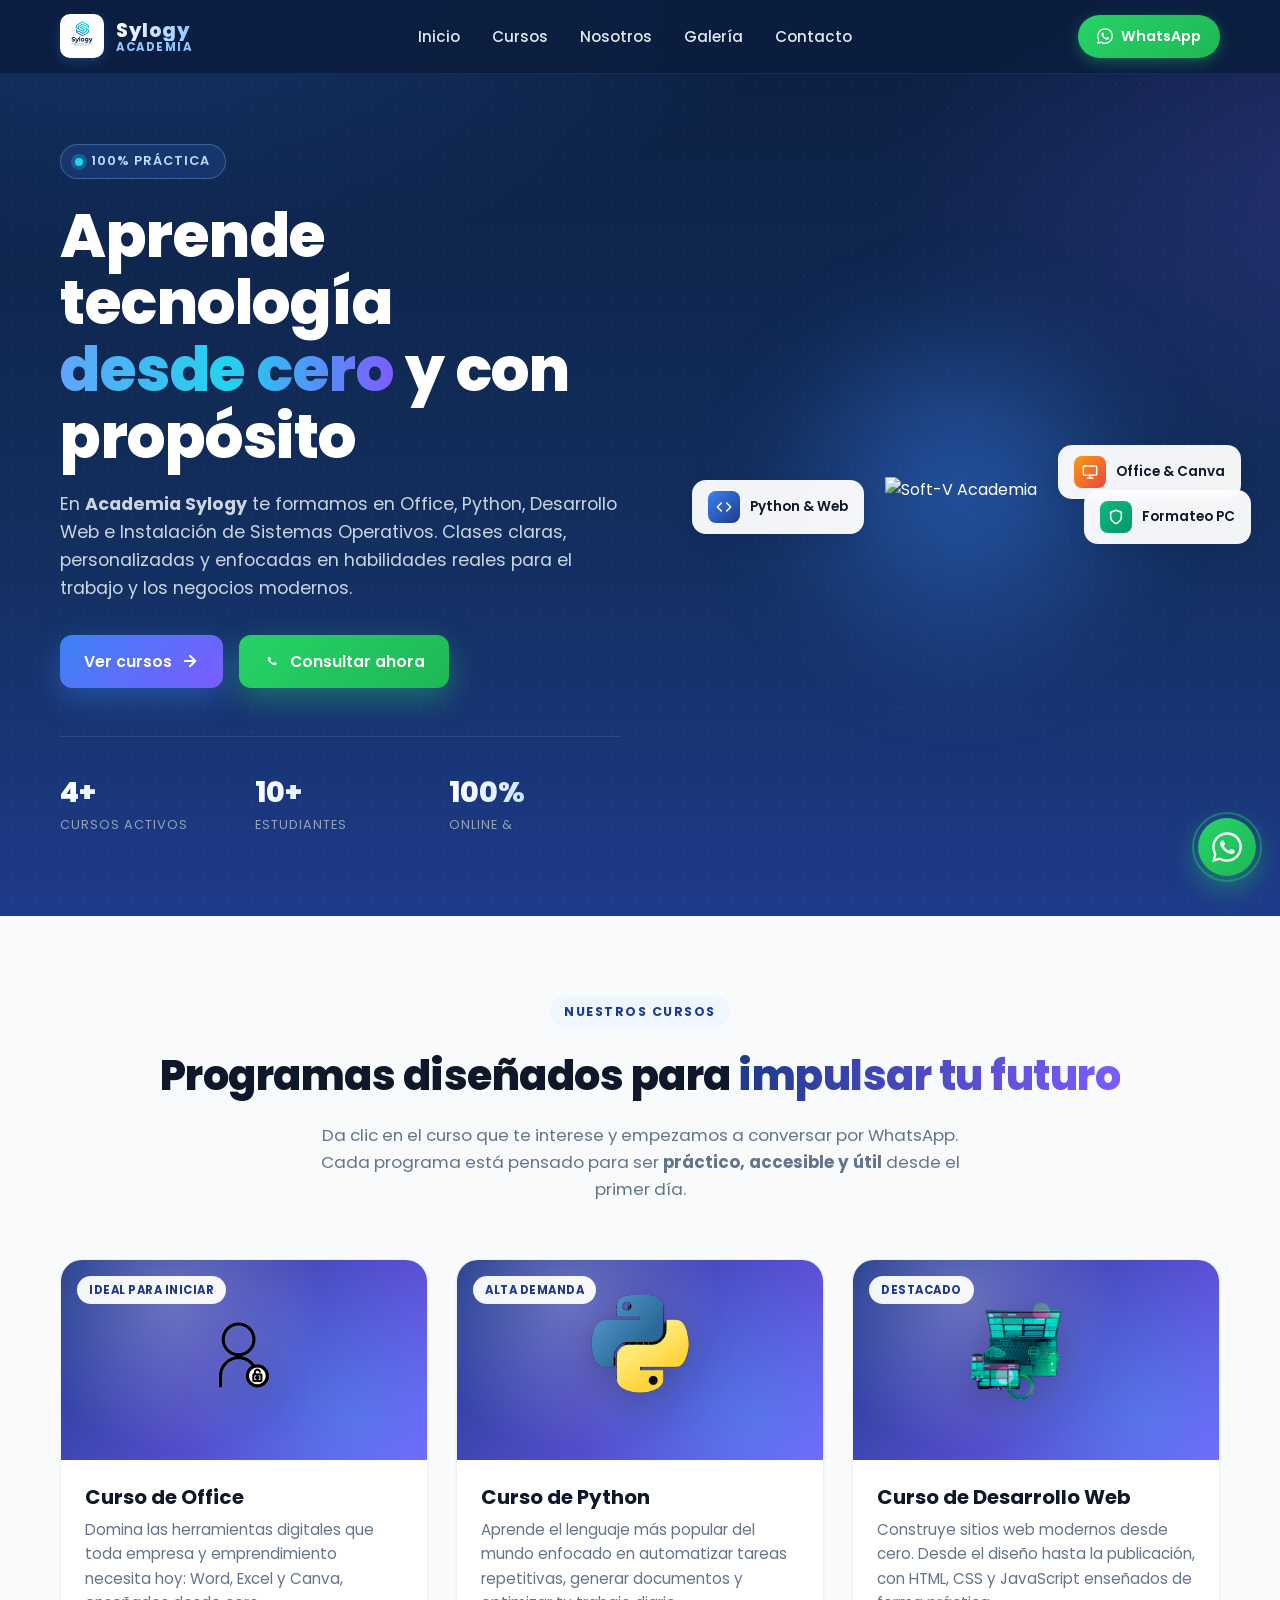
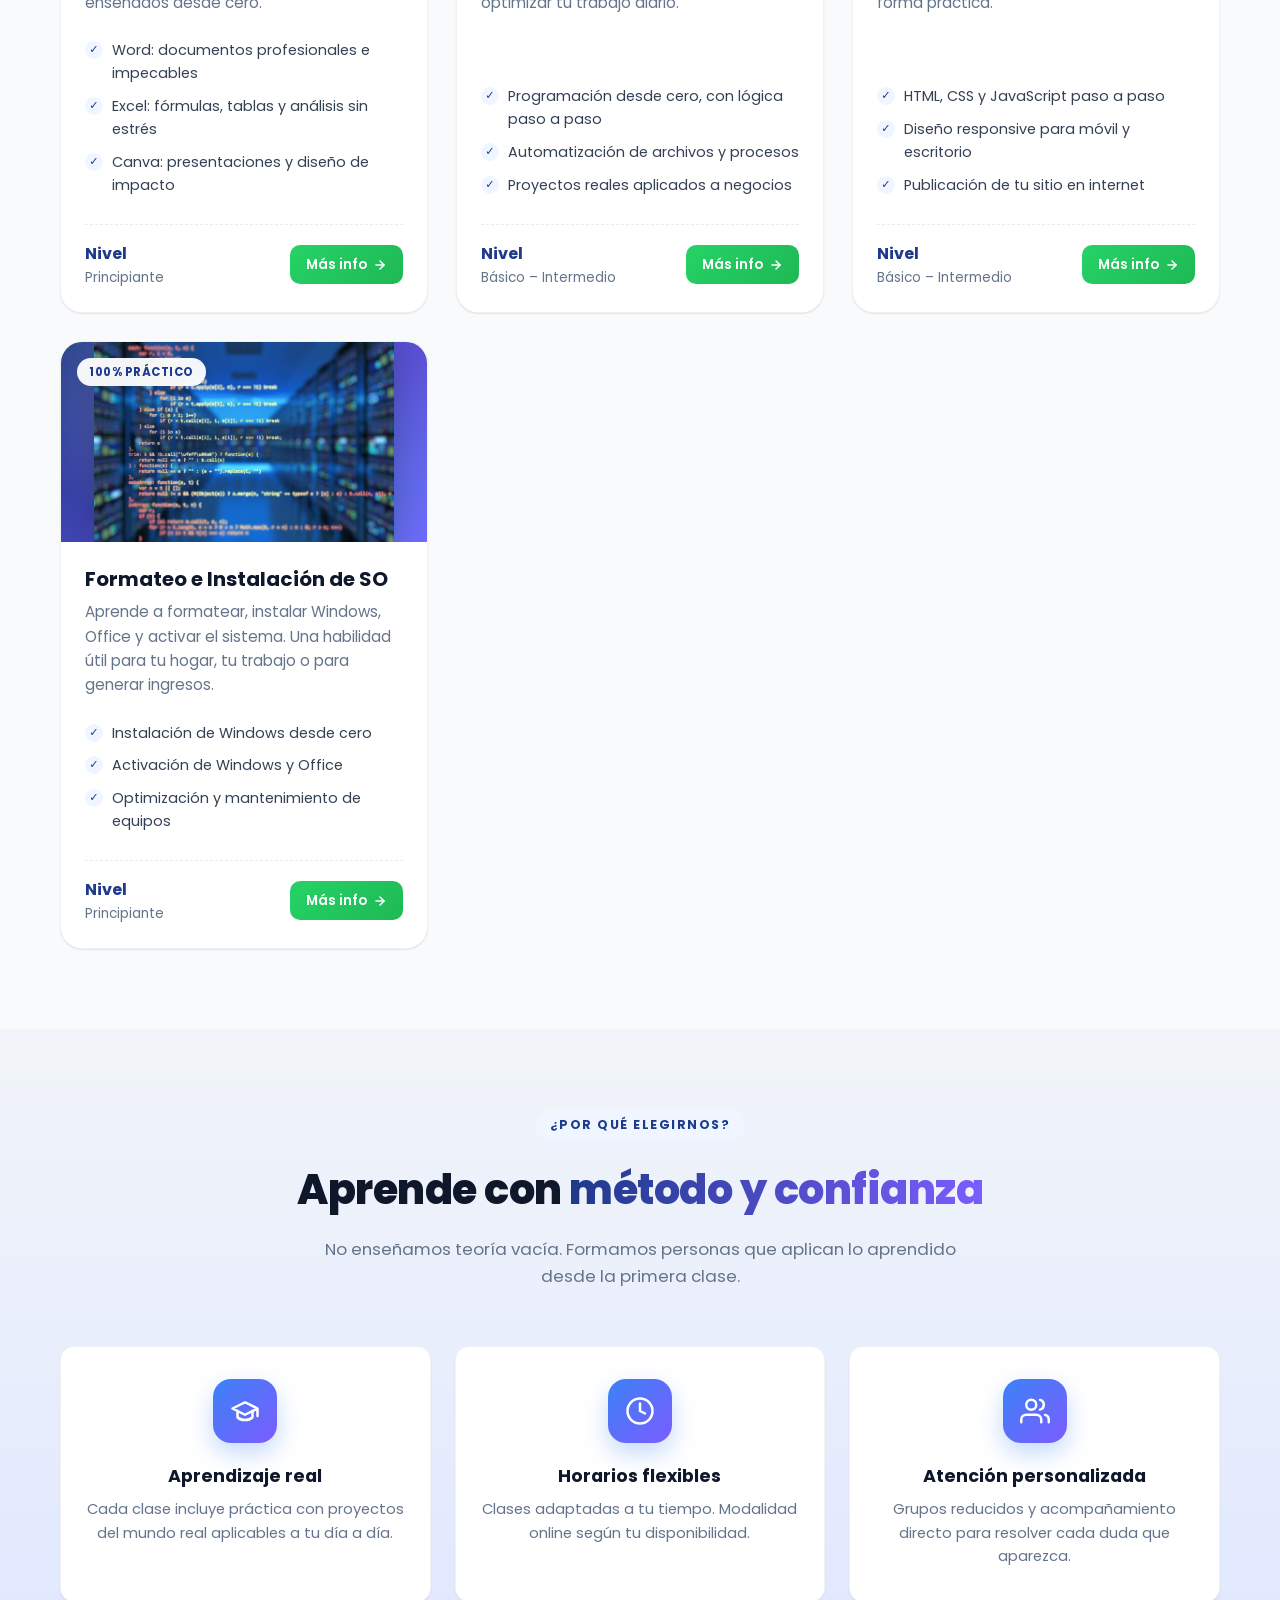
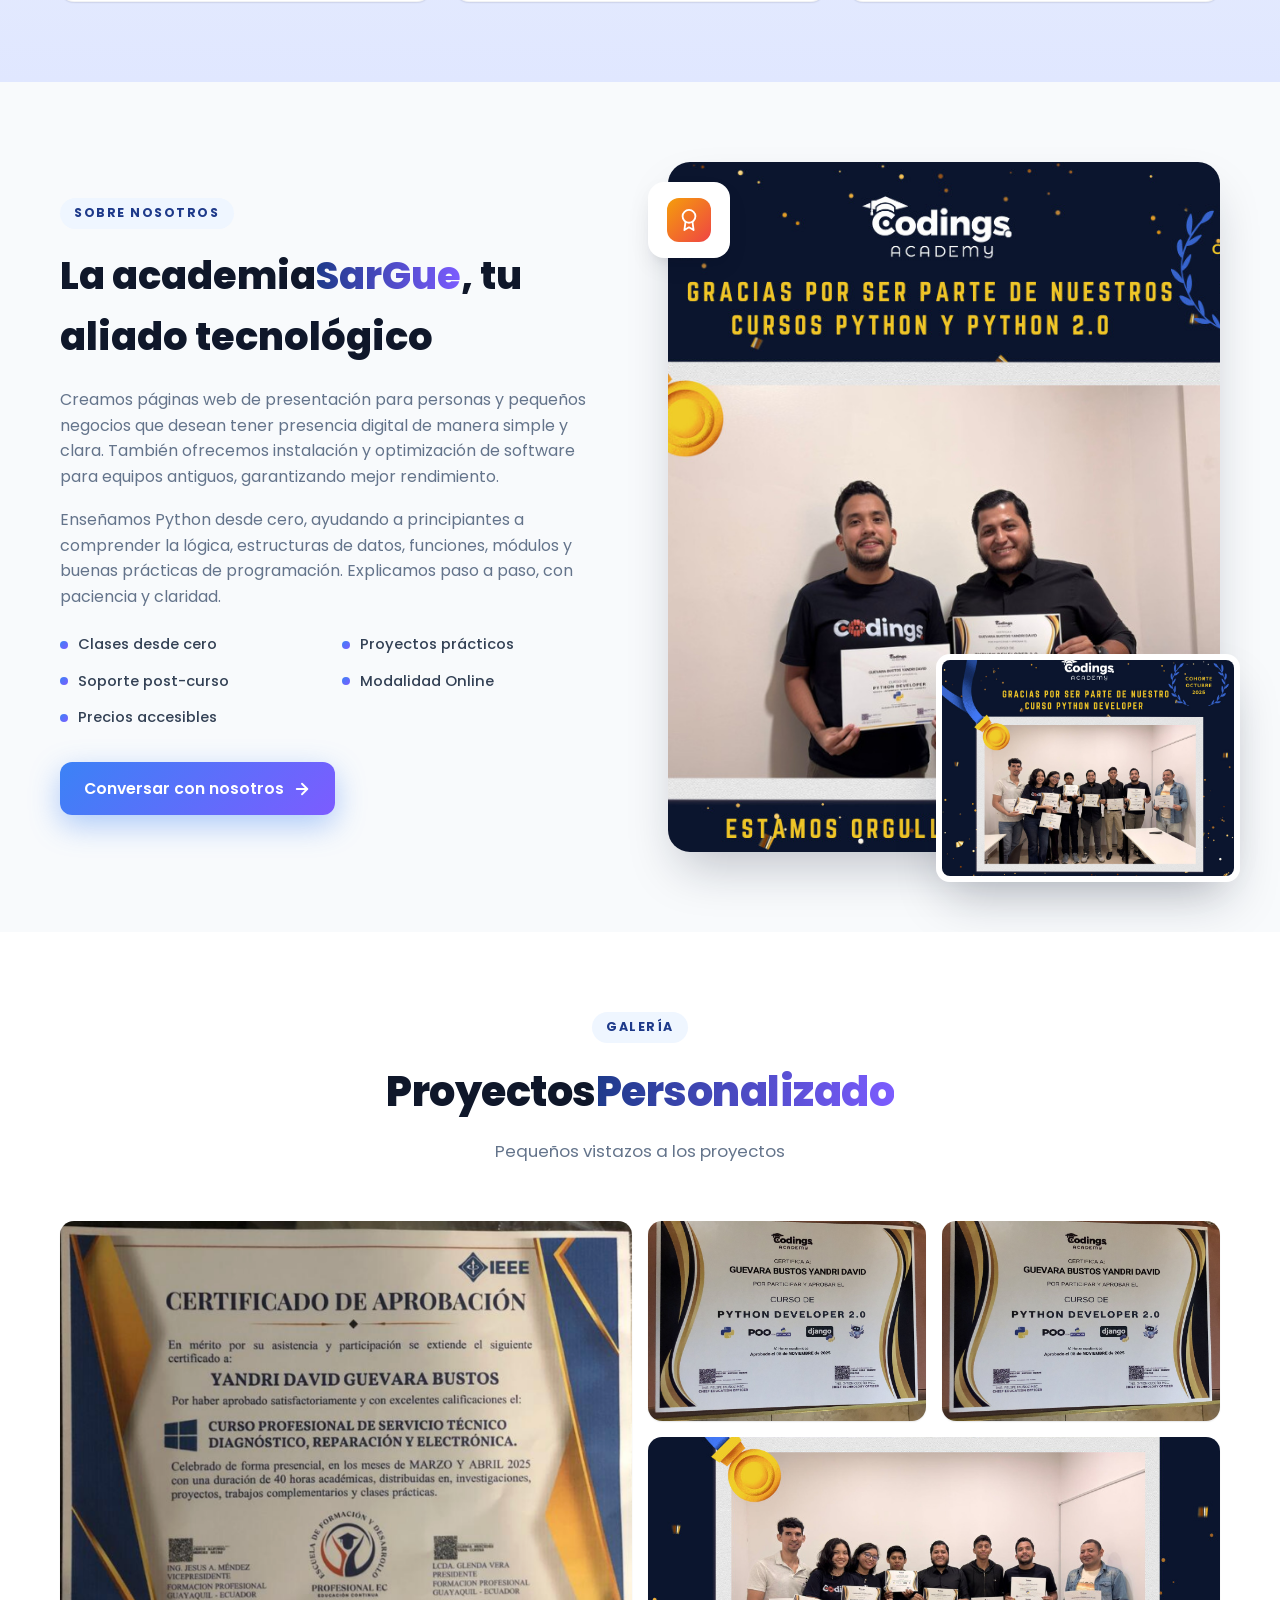
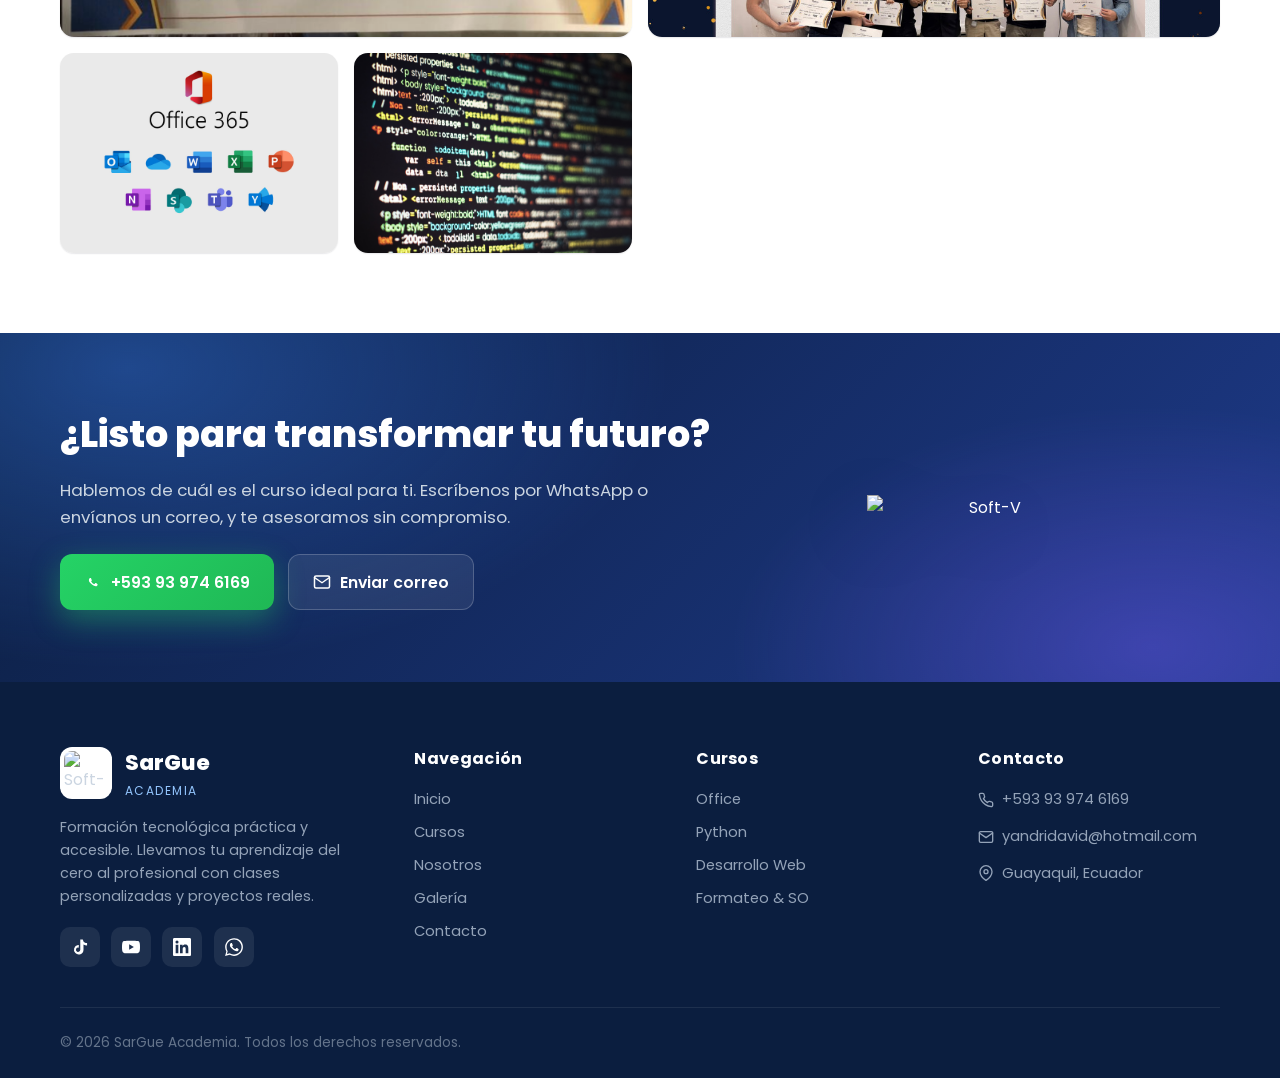
==== index.html @ f6996241 "Update logo image source in navbar" ====
<!DOCTYPE html>
<html lang="es">
<head>
  <meta charset="UTF-8" />
  <meta http-equiv="X-UA-Compatible" content="IE=edge" />
  <meta name="viewport" content="width=device-width, initial-scale=1.0" />
  <meta name="description" content="Academia SarGue (Soft-V) · Cursos de Office, Python, Desarrollo Web y Formateo e Instalación de Sistemas Operativos. Aprende desde cero con clases prácticas y profesionales." />
  <meta name="keywords" content="academia, cursos, office, python, desarrollo web, formateo, windows, soft-v, sargue, ecuador" />
  <meta name="author" content="Yandri Guevara" />
  <meta name="theme-color" content="#0B1E3F" />

  <!-- Open Graph -->
  <meta property="og:title" content="Academia SarGue | Soft-V" />
  <meta property="og:description" content="Aprende Office, Python, Desarrollo Web y Formateo de PC. Clases desde cero, 100% prácticas." />
  <meta property="og:type" content="website" />
  <meta property="og:image" content="images/logob.png" />

  <title>Sylogy| Cursos de Tecnología</title>

  <link rel="icon" type="image/png" href="images/logob.png" />
  <link rel="preconnect" href="https://fonts.googleapis.com" />
  <link rel="preconnect" href="https://fonts.gstatic.com" crossorigin />
  <link href="https://fonts.googleapis.com/css2?family=Poppins:wght@400;500;600;700;800&display=swap" rel="stylesheet" />

  <link rel="stylesheet" href="css/style.css" />
</head>
<body>

  <!-- =================== NAVBAR =================== -->
  <header class="navbar" role="banner">
    <div class="nav-inner">
      <a href="#inicio" class="nav-brand" aria-label="Inicio - Academia SarGue">
        <img src="images/logob.png" alt="Logo Soft-V" />
        <div class="nav-brand-text">
          <div class="name">Sylogy</div>
          <div class="tag">Academia</div>
        </div>
      </a>

      <nav aria-label="Navegación principal">
        <ul class="nav-links">
          <li><a href="#inicio">Inicio</a></li>
          <li><a href="#cursos">Cursos</a></li>
          <li><a href="#nosotros">Nosotros</a></li>
          <li><a href="#galeria">Galería</a></li>
          <li><a href="#contacto">Contacto</a></li>
        </ul>
      </nav>

      <a href="https://wa.me/593939746169?text=Hola,%20quisiera%20más%20información%20sobre%20los%20cursos"
         class="btn-wa-nav" target="_blank" rel="noopener">
        <svg viewBox="0 0 24 24" fill="currentColor" width="16" height="16" aria-hidden="true">
          <path d="M17.47 14.38c-.28-.14-1.67-.82-1.93-.92-.26-.09-.45-.14-.64.14-.19.28-.73.92-.89 1.11-.17.19-.33.21-.61.07-.28-.14-1.19-.44-2.26-1.4-.84-.75-1.4-1.67-1.57-1.96-.16-.28-.02-.43.12-.57.13-.13.28-.33.42-.5.14-.17.19-.28.28-.47.09-.19.05-.36-.02-.5-.07-.14-.64-1.55-.88-2.12-.23-.56-.47-.48-.64-.49-.17-.01-.36-.01-.55-.01s-.5.07-.76.35c-.26.28-1 .98-1 2.39s1.03 2.78 1.17 2.97c.14.19 2.03 3.09 4.92 4.33.69.3 1.22.48 1.64.61.69.22 1.32.19 1.82.12.56-.08 1.67-.68 1.9-1.34.23-.65.23-1.22.16-1.34-.07-.12-.26-.19-.54-.33zM12.05 21.95h-.05c-1.83 0-3.62-.49-5.2-1.42l-.37-.22-3.86 1.01 1.03-3.77-.24-.38A9.96 9.96 0 012.1 12C2.1 6.52 6.52 2.1 12.05 2.1c2.66 0 5.15 1.03 7.03 2.92 1.88 1.88 2.92 4.38 2.92 7.03 0 5.47-4.43 9.9-9.95 9.9zM20.52 3.48A11.82 11.82 0 0012.05.2C5.49.2.2 5.49.2 12.04c0 2.1.55 4.16 1.59 5.97L.1 24l6.12-1.61a11.88 11.88 0 005.83 1.49h.01c6.56 0 11.85-5.29 11.85-11.84 0-3.17-1.23-6.14-3.39-8.56z"/>
        </svg>
        WhatsApp
      </a>

      <button class="nav-toggle" aria-label="Abrir menú" aria-expanded="false">
        <svg viewBox="0 0 24 24" fill="none" stroke="currentColor" stroke-width="2" stroke-linecap="round">
          <line x1="3" y1="7" x2="21" y2="7" />
          <line x1="3" y1="12" x2="21" y2="12" />
          <line x1="3" y1="17" x2="21" y2="17" />
        </svg>
      </button>
    </div>

    <!-- Mobile menu -->
    <div class="nav-mobile" id="navMobile">
      <ul>
        <li><a href="#inicio">Inicio</a></li>
        <li><a href="#cursos">Cursos</a></li>
        <li><a href="#nosotros">Nosotros</a></li>
        <li><a href="#galeria">Galería</a></li>
        <li><a href="#contacto">Contacto</a></li>
      </ul>
      <a href="https://wa.me/593939746169?text=Hola,%20quisiera%20más%20información"
         class="btn-wa-nav" target="_blank" rel="noopener">
        <svg viewBox="0 0 24 24" fill="currentColor" width="16" height="16" aria-hidden="true">
          <path d="M17.47 14.38c-.28-.14-1.67-.82-1.93-.92-.26-.09-.45-.14-.64.14-.19.28-.73.92-.89 1.11-.17.19-.33.21-.61.07-.28-.14-1.19-.44-2.26-1.4-.84-.75-1.4-1.67-1.57-1.96-.16-.28-.02-.43.12-.57.13-.13.28-.33.42-.5.14-.17.19-.28.28-.47.09-.19.05-.36-.02-.5-.07-.14-.64-1.55-.88-2.12-.23-.56-.47-.48-.64-.49-.17-.01-.36-.01-.55-.01s-.5.07-.76.35c-.26.28-1 .98-1 2.39s1.03 2.78 1.17 2.97c.14.19 2.03 3.09 4.92 4.33.69.3 1.22.48 1.64.61.69.22 1.32.19 1.82.12.56-.08 1.67-.68 1.9-1.34.23-.65.23-1.22.16-1.34-.07-.12-.26-.19-.54-.33z"/>
        </svg>
        Escríbenos por WhatsApp
      </a>
    </div>
  </header>

  <!-- =================== HERO =================== -->
  <section class="hero" id="inicio">
    <div class="container">
      <div class="hero-grid">
        <div class="hero-copy reveal">
          <div class="hero-eyebrow">
            <span class="dot"></span>
              100% práctica
          </div>
          <h1>
            Aprende tecnología<br>
            <span class="gradient">desde cero</span> y con propósito
          </h1>
          <p class="lead">
            En <strong>Academia Sylogy</strong> te formamos en Office, Python, Desarrollo Web
            e Instalación de Sistemas Operativos. Clases claras, personalizadas y enfocadas en
            habilidades reales para el trabajo y los negocios modernos.
          </p>
          <div class="hero-ctas">
            <a href="#cursos" class="btn btn-primary">
              Ver cursos
              <svg viewBox="0 0 24 24" width="18" height="18" fill="none" stroke="currentColor" stroke-width="2.5" stroke-linecap="round" stroke-linejoin="round" aria-hidden="true">
                <line x1="5" y1="12" x2="19" y2="12" />
                <polyline points="12 5 19 12 12 19" />
              </svg>
            </a>
            <a href="https://wa.me/593939746169?text=Hola,%20quisiera%20más%20información%20sobre%20los%20cursos"
               class="btn btn-wa" target="_blank" rel="noopener">
              <svg viewBox="0 0 24 24" fill="currentColor" width="18" height="18" aria-hidden="true">
                <path d="M17.47 14.38c-.28-.14-1.67-.82-1.93-.92-.26-.09-.45-.14-.64.14-.19.28-.73.92-.89 1.11-.17.19-.33.21-.61.07-.28-.14-1.19-.44-2.26-1.4-.84-.75-1.4-1.67-1.57-1.96-.16-.28-.02-.43.12-.57.13-.13.28-.33.42-.5.14-.17.19-.28.28-.47.09-.19.05-.36-.02-.5-.07-.14-.64-1.55-.88-2.12-.23-.56-.47-.48-.64-.49-.17-.01-.36-.01-.55-.01s-.5.07-.76.35c-.26.28-1 .98-1 2.39s1.03 2.78 1.17 2.97c.14.19 2.03 3.09 4.92 4.33.69.3 1.22.48 1.64.61.69.22 1.32.19 1.82.12.56-.08 1.67-.68 1.9-1.34.23-.65.23-1.22.16-1.34-.07-.12-.26-.19-.54-.33z"/>
              </svg>
              Consultar ahora
            </a>
          </div>

          <div class="hero-stats">
            <div class="hero-stat">
              <div class="num"><span data-count="4">0</span>+</div>
              <div class="lbl">Cursos activos</div>
            </div>
            <div class="hero-stat">
              <div class="num"><span data-count="10" data-suffix="+">0</span></div>
              <div class="lbl">Estudiantes</div>
            </div>
            <div class="hero-stat">
              <div class="num"><span data-count="100" data-suffix="%">0</span></div>
              <div class="lbl">Online &amp;</div>
            </div>
          </div>
        </div>

        <div class="hero-visual reveal">
          <div class="glow"></div>
          <img src="images/logo.png" alt="Soft-V Academia" />

          <div class="chip chip-1">
            <div class="ic">
              <svg viewBox="0 0 24 24" width="16" height="16" fill="none" stroke="currentColor" stroke-width="2.3" stroke-linecap="round" stroke-linejoin="round">
                <polyline points="16 18 22 12 16 6"/><polyline points="8 6 2 12 8 18"/>
              </svg>
            </div>
            <span>Python &amp; Web</span>
          </div>
          <div class="chip chip-2">
            <div class="ic">
              <svg viewBox="0 0 24 24" width="16" height="16" fill="none" stroke="currentColor" stroke-width="2.3" stroke-linecap="round" stroke-linejoin="round">
                <rect x="2" y="3" width="20" height="14" rx="2" ry="2"/>
                <line x1="8" y1="21" x2="16" y2="21"/><line x1="12" y1="17" x2="12" y2="21"/>
              </svg>
            </div>
            <span>Office &amp; Canva</span>
          </div>
          <div class="chip chip-3">
            <div class="ic">
              <svg viewBox="0 0 24 24" width="16" height="16" fill="none" stroke="currentColor" stroke-width="2.3" stroke-linecap="round" stroke-linejoin="round">
                <path d="M12 22s8-4 8-10V5l-8-3-8 3v7c0 6 8 10 8 10z"/>
              </svg>
            </div>
            <span>Formateo PC</span>
          </div>
        </div>
      </div>
    </div>
  </section>

  <!-- =================== CURSOS =================== -->
  <section class="section" id="cursos">
    <div class="container">
      <div class="section-head reveal">
        <span class="section-eyebrow">Nuestros Cursos</span>
        <h2 class="section-title">Programas diseñados para <span class="gradient">impulsar tu futuro</span></h2>
        <p class="section-sub">
          Da clic en el curso que te interese y empezamos a conversar por WhatsApp.
          Cada programa está pensado para ser <strong>práctico, accesible y útil</strong> desde el primer día.
        </p>
      </div>

      <div class="cursos-grid">

        <!-- Curso Office -->
        <article class="curso-card reveal">
          <div class="media">
            <span class="badge">Ideal para iniciar</span>
            <img src="images/curso-office.png" alt="Curso de Office" />
          </div>
          <div class="body">
            <h3>Curso de Office</h3>
            <p class="desc">
              Domina las herramientas digitales que toda empresa y emprendimiento
              necesita hoy: Word, Excel y Canva, enseñados desde cero.
            </p>
            <ul class="feat">
              <li>Word: documentos profesionales e impecables</li>
              <li>Excel: fórmulas, tablas y análisis sin estrés</li>
              <li>Canva: presentaciones y diseño de impacto</li>
            </ul>
            <div class="card-cta">
              <div class="price">
                <b>Nivel</b><br>
                Principiante
              </div>
              <a href="https://wa.me/593939746169?text=Hola,%20quisiera%20información%20sobre%20el%20Curso%20de%20Office"
                 class="btn-sm" target="_blank" rel="noopener">
                Más info
                <svg viewBox="0 0 24 24" width="14" height="14" fill="none" stroke="currentColor" stroke-width="2.5" stroke-linecap="round" stroke-linejoin="round">
                  <line x1="5" y1="12" x2="19" y2="12"/><polyline points="12 5 19 12 12 19"/>
                </svg>
              </a>
            </div>
          </div>
        </article>

        <!-- Curso Python -->
        <article class="curso-card reveal">
          <div class="media">
            <span class="badge">Alta demanda</span>
            <img src="images/curso-python.png" alt="Curso de Python" />
          </div>
          <div class="body">
            <h3>Curso de Python</h3>
            <p class="desc">
              Aprende el lenguaje más popular del mundo enfocado en automatizar
              tareas repetitivas, generar documentos y optimizar tu trabajo diario.
            </p>
            <ul class="feat">
              <li>Programación desde cero, con lógica paso a paso</li>
              <li>Automatización de archivos y procesos</li>
              <li>Proyectos reales aplicados a negocios</li>
            </ul>
            <div class="card-cta">
              <div class="price">
                <b>Nivel</b><br>
                Básico – Intermedio
              </div>
              <a href="https://wa.me/593939746169?text=Hola,%20quisiera%20información%20sobre%20el%20Curso%20de%20Python"
                 class="btn-sm" target="_blank" rel="noopener">
                Más info
                <svg viewBox="0 0 24 24" width="14" height="14" fill="none" stroke="currentColor" stroke-width="2.5" stroke-linecap="round" stroke-linejoin="round">
                  <line x1="5" y1="12" x2="19" y2="12"/><polyline points="12 5 19 12 12 19"/>
                </svg>
              </a>
            </div>
          </div>
        </article>

        <!-- Curso Desarrollo Web -->
        <article class="curso-card reveal">
          <div class="media">
            <span class="badge">Destacado</span>
            <img src="images/curso-web.png" alt="Curso de Desarrollo Web" />
          </div>
          <div class="body">
            <h3>Curso de Desarrollo Web</h3>
            <p class="desc">
              Construye sitios web modernos desde cero. Desde el diseño hasta la
              publicación, con HTML, CSS y JavaScript enseñados de forma práctica.
            </p>
            <ul class="feat">
              <li>HTML, CSS y JavaScript paso a paso</li>
              <li>Diseño responsive para móvil y escritorio</li>
              <li>Publicación de tu sitio en internet</li>
            </ul>
            <div class="card-cta">
              <div class="price">
                <b>Nivel</b><br>
                Básico – Intermedio
              </div>
              <a href="https://wa.me/593939746169?text=Hola,%20quisiera%20información%20sobre%20el%20Curso%20de%20Desarrollo%20Web"
                 class="btn-sm" target="_blank" rel="noopener">
                Más info
                <svg viewBox="0 0 24 24" width="14" height="14" fill="none" stroke="currentColor" stroke-width="2.5" stroke-linecap="round" stroke-linejoin="round">
                  <line x1="5" y1="12" x2="19" y2="12"/><polyline points="12 5 19 12 12 19"/>
                </svg>
              </a>
            </div>
          </div>
        </article>

        <!-- Curso Formateo -->
        <article class="curso-card reveal">
          <div class="media">
            <span class="badge">100% práctico</span>
            <img src="images/curso-software.jpg" alt="Curso de Formateo" style="max-height: 200px; max-width: 100%; object-fit: cover;" />
          </div>
          <div class="body">
            <h3>Formateo e Instalación de SO</h3>
            <p class="desc">
              Aprende a formatear, instalar Windows, Office y activar el sistema.
              Una habilidad útil para tu hogar, tu trabajo o para generar ingresos.
            </p>
            <ul class="feat">
              <li>Instalación de Windows desde cero</li>
              <li>Activación de Windows y Office</li>
              <li>Optimización y mantenimiento de equipos</li>
            </ul>
            <div class="card-cta">
              <div class="price">
                <b>Nivel</b><br>
                Principiante
              </div>
              <a href="https://wa.me/593939746169?text=Hola,%20quisiera%20información%20sobre%20el%20Curso%20de%20Formateo%20e%20Instalación"
                 class="btn-sm" target="_blank" rel="noopener">
                Más info
                <svg viewBox="0 0 24 24" width="14" height="14" fill="none" stroke="currentColor" stroke-width="2.5" stroke-linecap="round" stroke-linejoin="round">
                  <line x1="5" y1="12" x2="19" y2="12"/><polyline points="12 5 19 12 12 19"/>
                </svg>
              </a>
            </div>
          </div>
        </article>

      </div>
    </div>
  </section>

  <!-- =================== WHY US =================== -->
  <section class="section why-section">
    <div class="container">
      <div class="section-head reveal">
        <span class="section-eyebrow">¿Por qué elegirnos?</span>
        <h2 class="section-title">Aprende con <span class="gradient">método y confianza</span></h2>
        <p class="section-sub">
          No enseñamos teoría vacía. Formamos personas que aplican lo aprendido desde la primera clase.
        </p>
      </div>

      <div class="why-grid">
        <div class="why-card reveal">
          <div class="ic">
            <svg viewBox="0 0 24 24" fill="none" stroke="currentColor" stroke-width="2" stroke-linecap="round" stroke-linejoin="round">
              <path d="M22 10v6M2 10l10-5 10 5-10 5z"/><path d="M6 12v5c3 3 9 3 12 0v-5"/>
            </svg>
          </div>
          <h4>Aprendizaje real</h4>
          <p>Cada clase incluye práctica con proyectos del mundo real aplicables a tu día a día.</p>
        </div>

        <div class="why-card reveal">
          <div class="ic">
            <svg viewBox="0 0 24 24" fill="none" stroke="currentColor" stroke-width="2" stroke-linecap="round" stroke-linejoin="round">
              <circle cx="12" cy="12" r="10"/><polyline points="12 6 12 12 16 14"/>
            </svg>
          </div>
          <h4>Horarios flexibles</h4>
          <p>Clases adaptadas a tu tiempo. Modalidad online según tu disponibilidad.</p>
        </div>

        <div class="why-card reveal">
          <div class="ic">
            <svg viewBox="0 0 24 24" fill="none" stroke="currentColor" stroke-width="2" stroke-linecap="round" stroke-linejoin="round">
              <path d="M17 21v-2a4 4 0 0 0-4-4H5a4 4 0 0 0-4 4v2"/><circle cx="9" cy="7" r="4"/>
              <path d="M23 21v-2a4 4 0 0 0-3-3.87"/><path d="M16 3.13a4 4 0 0 1 0 7.75"/>
            </svg>
          </div>
          <h4>Atención personalizada</h4>
          <p>Grupos reducidos y acompañamiento directo para resolver cada duda que aparezca.</p>
        </div>
      </div>
    </div>
  </section>

  <!-- =================== ABOUT =================== -->
  <section class="section" id="nosotros">
    <div class="container">
      <div class="about-grid">
        <div class="about-text reveal">
          <span class="section-eyebrow">Sobre nosotros</span>
          <h2>La academia<span class="gradient">SarGue</span>, tu aliado tecnológico</h2>
          <p>
            Creamos páginas web de presentación para personas y pequeños negocios
            que desean tener presencia digital de manera simple y clara. También
            ofrecemos instalación y optimización de software para equipos antiguos,
            garantizando mejor rendimiento.
          </p>
          <p>
            Enseñamos Python desde cero, ayudando a principiantes a comprender la
            lógica, estructuras de datos, funciones, módulos y buenas prácticas de
            programación. Explicamos paso a paso, con paciencia y claridad.
          </p>

          <ul class="about-features">
            <li>Clases desde cero</li>
            <li>Proyectos prácticos</li>
            <li>Soporte post-curso</li>
            <li>Modalidad Online</li>
            <li>Precios accesibles</li>
          </ul>

          <div style="margin-top: 2rem;">
            <a href="https://wa.me/593939746169?text=Hola,%20quisiera%20conocer%20más%20sobre%20la%20academia"
               class="btn btn-primary" target="_blank" rel="noopener">
              Conversar con nosotros
              <svg viewBox="0 0 24 24" width="18" height="18" fill="none" stroke="currentColor" stroke-width="2.5" stroke-linecap="round" stroke-linejoin="round">
                <line x1="5" y1="12" x2="19" y2="12"/><polyline points="12 5 19 12 12 19"/>
              </svg>
            </a>
          </div>
        </div>

        <div class="about-visual reveal">
          <img class="main-img" src="images/yandri.jpeg" alt="Instructor de Academia SarGue" />
          <img class="sub-img" src="images/galeria-grupo.jpeg" alt="Clases en grupo" />
          <div class="badge-float">
            <div class="ic">
              <svg viewBox="0 0 24 24" fill="none" stroke="currentColor" stroke-width="2" stroke-linecap="round" stroke-linejoin="round" width="22" height="22">
                <circle cx="12" cy="8" r="7"/><polyline points="8.21 13.89 7 23 12 20 17 23 15.79 13.88"/>
              </svg>
            </div>
          </div>
        </div>
      </div>
    </div>
  </section>

  <!-- =================== GALERIA =================== -->
  <section class="section galeria-section" id="galeria">
    <div class="container">
      <div class="section-head reveal">
        <span class="section-eyebrow">Galería</span>
        <h2 class="section-title">Proyectos<span class="gradient">Personalizado</span></h2>
        <p class="section-sub">
          Pequeños vistazos a los proyectos
        </p>
      </div>

      <div class="galeria-grid reveal">
        <div class="galeria-item">
          <img src="images/galeria-practicas.png" alt="Prácticas">
          <div class="cap">Desarrollo web</div>
        </div>
        <div class="galeria-item">
          <img src="images/galeria-python.jpeg" alt="Clase de Python">
          <div class="cap">Programación Python</div>
        </div>
        <div class="galeria-item">
          <img src="images/python.jpeg" alt="Programación">
          <div class="cap">Office</div>
        </div>
        <div class="galeria-item">
          <img src="images/galeria-grupo.jpeg" alt="Grupo de estudiantes">
          <div class="cap">Canvas</div>
        </div>
        <div class="galeria-item">
          <img src="images/office.jpg" alt="Oficina">
          <div class="cap">Materiales</div>
        </div>
        <div class="galeria-item">
          <img src="images/hero-dev.jpg" alt="Desarrollo">
          <div class="cap">Aprendizajes</div>
        </div>
      </div>
    </div>
  </section>

  <!-- =================== CTA =================== -->
  <section class="cta-section" id="contacto">
    <div class="container">
      <div class="cta-inner reveal">
        <div>
          <h2>¿Listo para transformar tu futuro?</h2>
          <p>
            Hablemos de cuál es el curso ideal para ti. Escríbenos por WhatsApp o envíanos un
            correo, y te asesoramos sin compromiso.
          </p>
          <div class="cta-btns">
            <a href="https://wa.me/593939746169?text=Hola,%20quisiera%20asesoría%20sobre%20los%20cursos"
               class="btn btn-wa" target="_blank" rel="noopener">
              <svg viewBox="0 0 24 24" fill="currentColor" width="18" height="18" aria-hidden="true">
                <path d="M17.47 14.38c-.28-.14-1.67-.82-1.93-.92-.26-.09-.45-.14-.64.14-.19.28-.73.92-.89 1.11-.17.19-.33.21-.61.07-.28-.14-1.19-.44-2.26-1.4-.84-.75-1.4-1.67-1.57-1.96-.16-.28-.02-.43.12-.57.13-.13.28-.33.42-.5.14-.17.19-.28.28-.47.09-.19.05-.36-.02-.5-.07-.14-.64-1.55-.88-2.12-.23-.56-.47-.48-.64-.49-.17-.01-.36-.01-.55-.01s-.5.07-.76.35c-.26.28-1 .98-1 2.39s1.03 2.78 1.17 2.97c.14.19 2.03 3.09 4.92 4.33.69.3 1.22.48 1.64.61.69.22 1.32.19 1.82.12.56-.08 1.67-.68 1.9-1.34.23-.65.23-1.22.16-1.34-.07-.12-.26-.19-.54-.33z"/>
              </svg>
              +593 93 974 6169
            </a>
            <a href="mailto:yandridavid@hotmail.com?subject=Consulta%20sobre%20cursos&body=Hola,%20quisiera%20más%20información%20sobre..."
               class="btn btn-ghost">
              <svg viewBox="0 0 24 24" width="18" height="18" fill="none" stroke="currentColor" stroke-width="2" stroke-linecap="round" stroke-linejoin="round">
                <path d="M4 4h16c1.1 0 2 .9 2 2v12c0 1.1-.9 2-2 2H4c-1.1 0-2-.9-2-2V6c0-1.1.9-2 2-2z"/>
                <polyline points="22,6 12,13 2,6"/>
              </svg>
              Enviar correo
            </a>
          </div>
        </div>
        <div style="text-align: center;">
          <img src="images/logo.png" alt="Soft-V"
               style="max-width: 240px; margin: 0 auto; filter: drop-shadow(0 20px 40px rgba(0,0,0,0.3));" />
        </div>
      </div>
    </div>
  </section>

  <!-- =================== FOOTER =================== -->
  <footer>
    <div class="container">
      <div class="footer-grid">
        <div class="footer-col">
          <div class="footer-brand">
            <img src="images/logo.png" alt="Soft-V" />
            <div>
              <div class="name">SarGue</div>
              <div class="tag">Academia</div>
            </div>
          </div>
          <p style="font-size: 0.9rem; color: #94A3B8; margin: 0 0 1.2rem;">
            Formación tecnológica práctica y accesible. Llevamos tu aprendizaje del
            cero al profesional con clases personalizadas y proyectos reales.
          </p>
          <div class="social-row">
            <a href="https://www.tiktok.com/@photogamer2015" target="_blank" rel="noopener" aria-label="TikTok">
              <svg viewBox="0 0 24 24" fill="currentColor"><path d="M19.59 6.69a4.83 4.83 0 0 1-3.77-4.25V2h-3.45v13.67a2.89 2.89 0 0 1-5.2 1.74 2.89 2.89 0 0 1 2.31-4.64 2.93 2.93 0 0 1 .88.13V9.4a6.84 6.84 0 0 0-1-.05A6.33 6.33 0 0 0 5.8 20.1a6.34 6.34 0 0 0 10.86-4.43V8.52a8.16 8.16 0 0 0 4.77 1.52V6.69z"/></svg>
            </a>
            <a href="https://www.youtube.com/@photogamer2015" target="_blank" rel="noopener" aria-label="YouTube">
              <svg viewBox="0 0 24 24" fill="currentColor"><path d="M23.498 6.186a3.016 3.016 0 0 0-2.122-2.136C19.505 3.545 12 3.545 12 3.545s-7.505 0-9.377.505A3.017 3.017 0 0 0 .502 6.186C0 8.07 0 12 0 12s0 3.93.502 5.814a3.016 3.016 0 0 0 2.122 2.136c1.871.505 9.376.505 9.376.505s7.505 0 9.377-.505a3.015 3.015 0 0 0 2.122-2.136C24 15.93 24 12 24 12s0-3.93-.502-5.814zM9.545 15.568V8.432L15.818 12l-6.273 3.568z"/></svg>
            </a>
            <a href="https://www.linkedin.com/in/yandri-guevara-bustos-a484a0253/" target="_blank" rel="noopener" aria-label="LinkedIn">
              <svg viewBox="0 0 24 24" fill="currentColor"><path d="M20.447 20.452h-3.554v-5.569c0-1.328-.027-3.037-1.852-3.037-1.853 0-2.136 1.445-2.136 2.939v5.667H9.351V9h3.414v1.561h.046c.477-.9 1.637-1.85 3.37-1.85 3.601 0 4.267 2.37 4.267 5.455v6.286zM5.337 7.433a2.062 2.062 0 0 1-2.063-2.065 2.063 2.063 0 1 1 2.063 2.065zm1.782 13.019H3.555V9h3.564v11.452zM22.225 0H1.771C.792 0 0 .774 0 1.729v20.542C0 23.227.792 24 1.771 24h20.451C23.2 24 24 23.227 24 22.271V1.729C24 .774 23.2 0 22.222 0h.003z"/></svg>
            </a>
            <a href="https://wa.me/593939746169" target="_blank" rel="noopener" aria-label="WhatsApp">
              <svg viewBox="0 0 24 24" fill="currentColor"><path d="M17.47 14.38c-.28-.14-1.67-.82-1.93-.92-.26-.09-.45-.14-.64.14-.19.28-.73.92-.89 1.11-.17.19-.33.21-.61.07-.28-.14-1.19-.44-2.26-1.4-.84-.75-1.4-1.67-1.57-1.96-.16-.28-.02-.43.12-.57.13-.13.28-.33.42-.5.14-.17.19-.28.28-.47.09-.19.05-.36-.02-.5-.07-.14-.64-1.55-.88-2.12-.23-.56-.47-.48-.64-.49-.17-.01-.36-.01-.55-.01s-.5.07-.76.35c-.26.28-1 .98-1 2.39s1.03 2.78 1.17 2.97c.14.19 2.03 3.09 4.92 4.33.69.3 1.22.48 1.64.61.69.22 1.32.19 1.82.12.56-.08 1.67-.68 1.9-1.34.23-.65.23-1.22.16-1.34-.07-.12-.26-.19-.54-.33zM12.05 21.95h-.05c-1.83 0-3.62-.49-5.2-1.42l-.37-.22-3.86 1.01 1.03-3.77-.24-.38A9.96 9.96 0 012.1 12C2.1 6.52 6.52 2.1 12.05 2.1c2.66 0 5.15 1.03 7.03 2.92 1.88 1.88 2.92 4.38 2.92 7.03 0 5.47-4.43 9.9-9.95 9.9zM20.52 3.48A11.82 11.82 0 0012.05.2C5.49.2.2 5.49.2 12.04c0 2.1.55 4.16 1.59 5.97L.1 24l6.12-1.61a11.88 11.88 0 005.83 1.49h.01c6.56 0 11.85-5.29 11.85-11.84 0-3.17-1.23-6.14-3.39-8.56z"/></svg>
            </a>
          </div>
        </div>

        <div class="footer-col">
          <h5>Navegación</h5>
          <ul>
            <li><a href="#inicio">Inicio</a></li>
            <li><a href="#cursos">Cursos</a></li>
            <li><a href="#nosotros">Nosotros</a></li>
            <li><a href="#galeria">Galería</a></li>
            <li><a href="#contacto">Contacto</a></li>
          </ul>
        </div>

        <div class="footer-col">
          <h5>Cursos</h5>
          <ul>
            <li><a href="#cursos">Office</a></li>
            <li><a href="#cursos">Python</a></li>
            <li><a href="#cursos">Desarrollo Web</a></li>
            <li><a href="#cursos">Formateo &amp; SO</a></li>
          </ul>
        </div>

        <div class="footer-col">
          <h5>Contacto</h5>
          <ul>
            <li>
              <a href="https://wa.me/593939746169" target="_blank" rel="noopener">
                <svg viewBox="0 0 24 24" width="16" height="16" fill="none" stroke="currentColor" stroke-width="2" stroke-linecap="round" stroke-linejoin="round">
                  <path d="M22 16.92v3a2 2 0 0 1-2.18 2 19.79 19.79 0 0 1-8.63-3.07 19.5 19.5 0 0 1-6-6 19.79 19.79 0 0 1-3.07-8.67A2 2 0 0 1 4.11 2h3a2 2 0 0 1 2 1.72 12.84 12.84 0 0 0 .7 2.81 2 2 0 0 1-.45 2.11L8.09 9.91a16 16 0 0 0 6 6l1.27-1.27a2 2 0 0 1 2.11-.45 12.84 12.84 0 0 0 2.81.7A2 2 0 0 1 22 16.92z"/>
                </svg>
                +593 93 974 6169
              </a>
            </li>
            <li>
              <a href="mailto:yandridavid@hotmail.com">
                <svg viewBox="0 0 24 24" width="16" height="16" fill="none" stroke="currentColor" stroke-width="2" stroke-linecap="round" stroke-linejoin="round">
                  <path d="M4 4h16c1.1 0 2 .9 2 2v12c0 1.1-.9 2-2 2H4c-1.1 0-2-.9-2-2V6c0-1.1.9-2 2-2z"/>
                  <polyline points="22,6 12,13 2,6"/>
                </svg>
                yandridavid@hotmail.com
              </a>
            </li>
            <li>
              <a href="#">
                <svg viewBox="0 0 24 24" width="16" height="16" fill="none" stroke="currentColor" stroke-width="2" stroke-linecap="round" stroke-linejoin="round">
                  <path d="M21 10c0 7-9 13-9 13s-9-6-9-13a9 9 0 0 1 18 0z"/><circle cx="12" cy="10" r="3"/>
                </svg>
                Guayaquil, Ecuador
              </a>
            </li>
          </ul>
        </div>
      </div>

      <div class="footer-bottom">
        <div>© <span id="year">2025</span> SarGue Academia. Todos los derechos reservados.</div>
      </div>
    </div>
  </footer>

  <!-- =================== FLOATING WHATSAPP =================== -->
  <a class="fab-wa" href="https://wa.me/593939746169?text=Hola,%20quisiera%20información%20sobre%20los%20cursos"
     target="_blank" rel="noopener" aria-label="Escríbenos por WhatsApp">
    <svg viewBox="0 0 24 24" fill="currentColor">
      <path d="M17.47 14.38c-.28-.14-1.67-.82-1.93-.92-.26-.09-.45-.14-.64.14-.19.28-.73.92-.89 1.11-.17.19-.33.21-.61.07-.28-.14-1.19-.44-2.26-1.4-.84-.75-1.4-1.67-1.57-1.96-.16-.28-.02-.43.12-.57.13-.13.28-.33.42-.5.14-.17.19-.28.28-.47.09-.19.05-.36-.02-.5-.07-.14-.64-1.55-.88-2.12-.23-.56-.47-.48-.64-.49-.17-.01-.36-.01-.55-.01s-.5.07-.76.35c-.26.28-1 .98-1 2.39s1.03 2.78 1.17 2.97c.14.19 2.03 3.09 4.92 4.33.69.3 1.22.48 1.64.61.69.22 1.32.19 1.82.12.56-.08 1.67-.68 1.9-1.34.23-.65.23-1.22.16-1.34-.07-.12-.26-.19-.54-.33zM12.05 21.95h-.05c-1.83 0-3.62-.49-5.2-1.42l-.37-.22-3.86 1.01 1.03-3.77-.24-.38A9.96 9.96 0 012.1 12C2.1 6.52 6.52 2.1 12.05 2.1c2.66 0 5.15 1.03 7.03 2.92 1.88 1.88 2.92 4.38 2.92 7.03 0 5.47-4.43 9.9-9.95 9.9zM20.52 3.48A11.82 11.82 0 0012.05.2C5.49.2.2 5.49.2 12.04c0 2.1.55 4.16 1.59 5.97L.1 24l6.12-1.61a11.88 11.88 0 005.83 1.49h.01c6.56 0 11.85-5.29 11.85-11.84 0-3.17-1.23-6.14-3.39-8.56z"/>
    </svg>
  </a>

  <script src="js/main.js"></script>
</body>
</html>
---- css/style.css ----
/* ============================================
   Soft-V | Academia SarGue
   Paleta basada en el logo (azul profundo + acento)
   ============================================ */

:root {
  --brand-900: #0B1E3F;   /* Azul muy oscuro (fondo navbar/footer) */
  --brand-800: #132F5F;
  --brand-700: #1E3A8A;   /* Azul primario (logo) */
  --brand-600: #2547A8;
  --brand-500: #3B82F6;   /* Azul vibrante */
  --brand-400: #60A5FA;
  --brand-300: #93C5FD;
  --brand-100: #DBEAFE;
  --brand-50:  #EFF6FF;

  --accent:    #7C5CFF;   /* Violeta sutil del logo */
  --accent-2:  #22D3EE;   /* Cyan para highlight */

  --ink-900:   #0F172A;
  --ink-700:   #334155;
  --ink-500:   #64748B;
  --ink-300:   #CBD5E1;

  --bg:        #F8FAFC;
  --white:     #FFFFFF;

  --wa:        #25D366;   /* WhatsApp */

  --shadow-sm: 0 1px 2px rgba(15, 23, 42, 0.06), 0 1px 1px rgba(15, 23, 42, 0.04);
  --shadow-md: 0 10px 25px -5px rgba(15, 23, 42, 0.10), 0 8px 10px -6px rgba(15, 23, 42, 0.06);
  --shadow-lg: 0 25px 50px -12px rgba(15, 23, 42, 0.25);

  --radius-sm: 8px;
  --radius-md: 14px;
  --radius-lg: 22px;
  --radius-xl: 32px;

  --font-sans: 'Poppins', 'Inter', system-ui, -apple-system, 'Segoe UI', sans-serif;

  --container: 1200px;
}

* { box-sizing: border-box; }
html { scroll-behavior: smooth; }
body {
  margin: 0;
  font-family: var(--font-sans);
  color: var(--ink-900);
  background: var(--bg);
  line-height: 1.6;
  -webkit-font-smoothing: antialiased;
  -moz-osx-font-smoothing: grayscale;
  overflow-x: hidden;
}
img { max-width: 100%; display: block; }
a { text-decoration: none; color: inherit; }

.container {
  max-width: var(--container);
  margin: 0 auto;
  padding: 0 1.25rem;
}

/* ==========================================
   NAVBAR
   ========================================== */
.navbar {
  position: fixed;
  top: 0; left: 0; right: 0;
  z-index: 1000;
  background: rgba(11, 30, 63, 0.92);
  backdrop-filter: blur(12px);
  -webkit-backdrop-filter: blur(12px);
  border-bottom: 1px solid rgba(255, 255, 255, 0.06);
  transition: background 0.3s ease, padding 0.3s ease;
}
.navbar.scrolled {
  background: rgba(11, 30, 63, 0.98);
  box-shadow: var(--shadow-md);
}
.nav-inner {
  display: flex;
  align-items: center;
  justify-content: space-between;
  padding: 0.9rem 1.25rem;
  max-width: var(--container);
  margin: 0 auto;
}
.nav-brand {
  display: flex;
  align-items: center;
  gap: 0.75rem;
  color: #fff;
  font-weight: 700;
}
.nav-brand img {
  width: 44px;
  height: 44px;
  object-fit: contain;
  background: #fff;
  border-radius: 10px;
  padding: 4px;
  box-shadow: 0 4px 12px rgba(59, 130, 246, 0.25);
}
.nav-brand-text {
  line-height: 1.1;
}
.nav-brand-text .name {
  font-size: 1.2rem;
  font-weight: 800;
  letter-spacing: 0.5px;
  background: linear-gradient(90deg, #fff, #93C5FD);
  -webkit-background-clip: text;
  background-clip: text;
  color: transparent;
}
.nav-brand-text .tag {
  font-size: 0.72rem;
  color: #93C5FD;
  letter-spacing: 1.5px;
  text-transform: uppercase;
}

.nav-links {
  display: flex;
  align-items: center;
  gap: 2rem;
  list-style: none;
  margin: 0; padding: 0;
}
.nav-links a {
  color: #E2E8F0;
  font-weight: 500;
  font-size: 0.95rem;
  padding: 0.5rem 0;
  position: relative;
  transition: color 0.2s;
}
.nav-links a::after {
  content: "";
  position: absolute;
  left: 0; bottom: -4px;
  width: 0; height: 2px;
  background: linear-gradient(90deg, var(--brand-400), var(--accent-2));
  transition: width 0.3s ease;
}
.nav-links a:hover { color: #fff; }
.nav-links a:hover::after { width: 100%; }

.btn-wa-nav {
  background: linear-gradient(135deg, var(--wa), #1fb855);
  color: #fff;
  padding: 0.6rem 1.2rem;
  border-radius: 999px;
  font-weight: 600;
  font-size: 0.9rem;
  display: inline-flex;
  align-items: center;
  gap: 0.5rem;
  box-shadow: 0 4px 14px rgba(37, 211, 102, 0.35);
  transition: transform 0.2s, box-shadow 0.2s;
}
.btn-wa-nav:hover {
  transform: translateY(-2px);
  box-shadow: 0 8px 22px rgba(37, 211, 102, 0.45);
}

.nav-toggle {
  display: none;
  background: none;
  border: 0;
  color: #fff;
  width: 44px;
  height: 44px;
  border-radius: 10px;
  cursor: pointer;
  align-items: center;
  justify-content: center;
}
.nav-toggle svg { width: 26px; height: 26px; }

.nav-mobile { display: none; }

/* ==========================================
   HERO
   ========================================== */
.hero {
  position: relative;
  padding: 9rem 0 5rem;
  background:
    radial-gradient(1200px 600px at 10% -10%, rgba(59, 130, 246, 0.25), transparent 60%),
    radial-gradient(900px 500px at 110% 20%, rgba(124, 92, 255, 0.22), transparent 60%),
    linear-gradient(180deg, #0B1E3F 0%, #132F5F 60%, #1E3A8A 100%);
  color: #fff;
  overflow: hidden;
}
.hero::before {
  content: "";
  position: absolute; inset: 0;
  background-image:
    radial-gradient(rgba(255,255,255,0.08) 1px, transparent 1px);
  background-size: 24px 24px;
  opacity: 0.5;
  pointer-events: none;
}
.hero-grid {
  display: grid;
  grid-template-columns: 1.15fr 1fr;
  gap: 3rem;
  align-items: center;
  position: relative;
}
.hero-eyebrow {
  display: inline-flex;
  align-items: center;
  gap: 0.5rem;
  padding: 0.4rem 0.9rem;
  background: rgba(59, 130, 246, 0.15);
  border: 1px solid rgba(147, 197, 253, 0.3);
  border-radius: 999px;
  font-size: 0.8rem;
  color: #BFDBFE;
  letter-spacing: 1px;
  text-transform: uppercase;
  font-weight: 600;
  margin-bottom: 1.5rem;
}
.hero-eyebrow .dot {
  width: 8px; height: 8px; border-radius: 50%;
  background: var(--accent-2);
  box-shadow: 0 0 0 4px rgba(34, 211, 238, 0.25);
  animation: pulse 1.8s infinite;
}
@keyframes pulse {
  0%, 100% { box-shadow: 0 0 0 0 rgba(34, 211, 238, 0.5); }
  50%      { box-shadow: 0 0 0 8px rgba(34, 211, 238, 0); }
}
.hero h1 {
  font-size: clamp(2.2rem, 4.8vw, 3.8rem);
  line-height: 1.1;
  font-weight: 800;
  margin: 0 0 1.2rem;
  letter-spacing: -0.5px;
}
.hero h1 .gradient {
  background: linear-gradient(90deg, #60A5FA, #22D3EE, #7C5CFF);
  -webkit-background-clip: text;
  background-clip: text;
  color: transparent;
}
.hero p.lead {
  font-size: 1.1rem;
  color: #CBD5E1;
  max-width: 560px;
  margin: 0 0 2rem;
}
.hero-ctas {
  display: flex;
  flex-wrap: wrap;
  gap: 1rem;
}
.btn {
  display: inline-flex;
  align-items: center;
  gap: 0.55rem;
  padding: 0.9rem 1.5rem;
  border-radius: 12px;
  font-weight: 600;
  font-size: 0.98rem;
  transition: transform 0.2s, box-shadow 0.2s, background 0.2s;
  cursor: pointer;
  border: 0;
}
.btn-primary {
  background: linear-gradient(135deg, var(--brand-500), var(--accent));
  color: #fff;
  box-shadow: 0 10px 30px rgba(59, 130, 246, 0.4);
}
.btn-primary:hover {
  transform: translateY(-3px);
  box-shadow: 0 14px 40px rgba(59, 130, 246, 0.55);
}
.btn-ghost {
  background: rgba(255,255,255,0.08);
  color: #fff;
  border: 1px solid rgba(255,255,255,0.2);
}
.btn-ghost:hover { background: rgba(255,255,255,0.16); }
.btn-wa {
  background: linear-gradient(135deg, var(--wa), #1fb855);
  color: #fff;
  box-shadow: 0 10px 30px rgba(37, 211, 102, 0.4);
}
.btn-wa:hover {
  transform: translateY(-3px);
  box-shadow: 0 14px 40px rgba(37, 211, 102, 0.55);
}

.hero-stats {
  display: grid;
  grid-template-columns: repeat(3, 1fr);
  gap: 1.5rem;
  margin-top: 3rem;
  padding-top: 2rem;
  border-top: 1px solid rgba(255,255,255,0.1);
  max-width: 560px;
}
.hero-stat .num {
  font-size: 1.8rem;
  font-weight: 800;
  background: linear-gradient(90deg, #fff, #93C5FD);
  -webkit-background-clip: text;
  background-clip: text;
  color: transparent;
}
.hero-stat .lbl {
  font-size: 0.8rem;
  color: #94A3B8;
  text-transform: uppercase;
  letter-spacing: 1px;
}

.hero-visual {
  position: relative;
  display: flex;
  justify-content: center;
  align-items: center;
}
.hero-visual .glow {
  position: absolute;
  width: 420px; height: 420px;
  border-radius: 50%;
  background: radial-gradient(circle, rgba(59, 130, 246, 0.5) 0%, transparent 70%);
  filter: blur(40px);
  z-index: 0;
}
.hero-visual img {
  position: relative;
  z-index: 1;
  max-width: 460px;
  filter: drop-shadow(0 30px 60px rgba(0,0,0,0.35));
  animation: float 6s ease-in-out infinite;
}
@keyframes float {
  0%, 100% { transform: translateY(0); }
  50%      { transform: translateY(-14px); }
}

.hero-visual .chip {
  position: absolute;
  background: rgba(255,255,255,0.95);
  color: var(--ink-900);
  padding: 0.7rem 1rem;
  border-radius: 14px;
  box-shadow: var(--shadow-md);
  display: flex;
  align-items: center;
  gap: 0.6rem;
  font-size: 0.85rem;
  font-weight: 600;
  z-index: 2;
  backdrop-filter: blur(8px);
}
.hero-visual .chip .ic {
  width: 32px; height: 32px;
  border-radius: 8px;
  display: grid; place-items: center;
  color: #fff;
  font-size: 1rem;
}
.chip-1 { top: 10%; left: -2%; animation: float 5s ease-in-out infinite 0.5s; }
.chip-2 { bottom: 14%; right: -4%; animation: float 5.5s ease-in-out infinite 1s; }
.chip-3 { top: 50%; right: -6%; animation: float 6s ease-in-out infinite 1.5s; }
.chip-1 .ic { background: linear-gradient(135deg, #3B82F6, #1E3A8A); }
.chip-2 .ic { background: linear-gradient(135deg, #F59E0B, #EF4444); }
.chip-3 .ic { background: linear-gradient(135deg, #10B981, #059669); }

/* ==========================================
   SECTION BASE
   ========================================== */
section { position: relative; }
.section {
  padding: 5rem 0;
}
.section-head {
  text-align: center;
  margin-bottom: 3.5rem;
}
.section-eyebrow {
  display: inline-block;
  padding: 0.35rem 0.9rem;
  background: var(--brand-50);
  color: var(--brand-700);
  border-radius: 999px;
  font-size: 0.78rem;
  letter-spacing: 1.5px;
  text-transform: uppercase;
  font-weight: 700;
  margin-bottom: 1rem;
}
.section-title {
  font-size: clamp(1.8rem, 3.4vw, 2.6rem);
  font-weight: 800;
  margin: 0 0 0.8rem;
  color: var(--ink-900);
  letter-spacing: -0.5px;
}
.section-title .gradient {
  background: linear-gradient(90deg, var(--brand-700), var(--accent));
  -webkit-background-clip: text;
  background-clip: text;
  color: transparent;
}
.section-sub {
  max-width: 640px;
  margin: 0 auto;
  color: var(--ink-500);
  font-size: 1.05rem;
}

/* ==========================================
   CURSOS
   ========================================== */
.cursos-grid {
  display: grid;
  grid-template-columns: repeat(auto-fit, minmax(280px, 1fr));
  gap: 1.75rem;
}
.curso-card {
  position: relative;
  background: #fff;
  border-radius: var(--radius-lg);
  overflow: hidden;
  box-shadow: var(--shadow-sm);
  border: 1px solid rgba(15, 23, 42, 0.06);
  transition: transform 0.35s ease, box-shadow 0.35s ease, border-color 0.35s;
  display: flex;
  flex-direction: column;
}
.curso-card:hover {
  transform: translateY(-8px);
  box-shadow: var(--shadow-lg);
  border-color: var(--brand-300);
}
.curso-card .media {
  position: relative;
  height: 200px;
  background: linear-gradient(135deg, var(--brand-700), var(--accent));
  overflow: hidden;
  display: grid;
  place-items: center;
}
.curso-card .media::before {
  content: "";
  position: absolute;
  inset: 0;
  background:
    radial-gradient(circle at 30% 20%, rgba(255,255,255,0.25), transparent 50%),
    radial-gradient(circle at 80% 80%, rgba(34, 211, 238, 0.25), transparent 50%);
}
.curso-card .media img {
  max-height: 140px;
  max-width: 70%;
  object-fit: contain;
  position: relative;
  z-index: 1;
  filter: drop-shadow(0 10px 20px rgba(0,0,0,0.25));
  transition: transform 0.4s ease;
}
.curso-card:hover .media img { transform: scale(1.08); }

.curso-card .badge {
  position: absolute;
  top: 1rem; left: 1rem;
  background: rgba(255, 255, 255, 0.95);
  color: var(--brand-700);
  padding: 0.3rem 0.75rem;
  border-radius: 999px;
  font-size: 0.72rem;
  font-weight: 700;
  letter-spacing: 0.5px;
  text-transform: uppercase;
  z-index: 2;
  backdrop-filter: blur(4px);
}

.curso-card .body {
  padding: 1.5rem;
  display: flex;
  flex-direction: column;
  flex: 1;
}
.curso-card h3 {
  font-size: 1.25rem;
  font-weight: 700;
  margin: 0 0 0.5rem;
  color: var(--ink-900);
  line-height: 1.3;
}
.curso-card .desc {
  color: var(--ink-500);
  font-size: 0.95rem;
  margin: 0 0 1.2rem;
  flex: 1;
}
.curso-card ul.feat {
  list-style: none;
  padding: 0;
  margin: 0 0 1.4rem;
}
.curso-card ul.feat li {
  display: flex;
  align-items: flex-start;
  gap: 0.55rem;
  font-size: 0.9rem;
  color: var(--ink-700);
  padding: 0.3rem 0;
}
.curso-card ul.feat li::before {
  content: "✓";
  display: grid;
  place-items: center;
  width: 18px; height: 18px;
  border-radius: 50%;
  background: var(--brand-50);
  color: var(--brand-700);
  font-size: 0.7rem;
  font-weight: 800;
  flex-shrink: 0;
  margin-top: 2px;
}
.curso-card .card-cta {
  display: flex;
  align-items: center;
  justify-content: space-between;
  padding-top: 1rem;
  border-top: 1px solid var(--ink-300);
  border-top: 1px dashed rgba(15, 23, 42, 0.08);
}
.curso-card .card-cta .price {
  font-size: 0.85rem;
  color: var(--ink-500);
}
.curso-card .card-cta .price b {
  color: var(--brand-700);
  font-size: 1rem;
}
.curso-card .card-cta a.btn-sm {
  background: linear-gradient(135deg, var(--wa), #1fb855);
  color: #fff;
  padding: 0.55rem 1rem;
  border-radius: 10px;
  font-size: 0.85rem;
  font-weight: 600;
  display: inline-flex;
  align-items: center;
  gap: 0.4rem;
  transition: transform 0.2s, box-shadow 0.2s;
}
.curso-card .card-cta a.btn-sm:hover {
  transform: translateY(-2px);
  box-shadow: 0 8px 20px rgba(37, 211, 102, 0.35);
}

/* ==========================================
   WHY US
   ========================================== */
.why-section {
  background: linear-gradient(180deg, #F1F5F9 0%, #E0E7FF 100%);
}
.why-grid {
  display: grid;
  grid-template-columns: repeat(auto-fit, minmax(240px, 1fr));
  gap: 1.5rem;
}
.why-card {
  background: #fff;
  border-radius: var(--radius-md);
  padding: 2rem 1.5rem;
  text-align: center;
  box-shadow: var(--shadow-sm);
  transition: transform 0.25s, box-shadow 0.25s;
  border: 1px solid rgba(15, 23, 42, 0.05);
}
.why-card:hover {
  transform: translateY(-6px);
  box-shadow: var(--shadow-md);
}
.why-card .ic {
  width: 64px; height: 64px;
  border-radius: 18px;
  background: linear-gradient(135deg, var(--brand-500), var(--accent));
  color: #fff;
  display: grid;
  place-items: center;
  margin: 0 auto 1.2rem;
  box-shadow: 0 10px 25px rgba(59, 130, 246, 0.3);
}
.why-card .ic svg { width: 30px; height: 30px; }
.why-card h4 {
  font-size: 1.1rem;
  font-weight: 700;
  margin: 0 0 0.5rem;
  color: var(--ink-900);
}
.why-card p {
  font-size: 0.92rem;
  color: var(--ink-500);
  margin: 0;
}

/* ==========================================
   ABOUT
   ========================================== */
.about-grid {
  display: grid;
  grid-template-columns: 1fr 1fr;
  gap: 3.5rem;
  align-items: center;
}
.about-text h2 {
  font-size: clamp(1.8rem, 3.2vw, 2.4rem);
  margin: 0 0 1.2rem;
  font-weight: 800;
  color: var(--ink-900);
}
.about-text h2 .gradient {
  background: linear-gradient(90deg, var(--brand-700), var(--accent));
  -webkit-background-clip: text;
  background-clip: text;
  color: transparent;
}
.about-text p {
  color: var(--ink-500);
  margin: 0 0 1.1rem;
  font-size: 1rem;
}
.about-features {
  list-style: none;
  padding: 0; margin: 1.5rem 0 0;
  display: grid;
  grid-template-columns: 1fr 1fr;
  gap: 0.8rem;
}
.about-features li {
  display: flex;
  align-items: center;
  gap: 0.6rem;
  font-size: 0.92rem;
  color: var(--ink-700);
  font-weight: 500;
}
.about-features li::before {
  content: "";
  width: 8px; height: 8px; border-radius: 50%;
  background: linear-gradient(135deg, var(--brand-500), var(--accent));
}
.about-visual {
  position: relative;
}
.about-visual .main-img {
  border-radius: var(--radius-lg);
  box-shadow: var(--shadow-lg);
  width: 100%;
  aspect-ratio: 4/5;
  object-fit: cover;
}
.about-visual .sub-img {
  position: absolute;
  bottom: -30px; right: -20px;
  width: 55%;
  border-radius: var(--radius-md);
  box-shadow: var(--shadow-lg);
  border: 6px solid #fff;
  aspect-ratio: 4/3;
  object-fit: cover;
}
.about-visual .badge-float {
  position: absolute;
  top: 20px; left: -20px;
  background: #fff;
  padding: 1rem 1.2rem;
  border-radius: 16px;
  box-shadow: var(--shadow-md);
  display: flex;
  align-items: center;
  gap: 0.8rem;
}
.about-visual .badge-float .ic {
  width: 44px; height: 44px;
  border-radius: 12px;
  background: linear-gradient(135deg, #F59E0B, #EF4444);
  display: grid; place-items: center;
  color: #fff;
}
.about-visual .badge-float .txt {
  font-size: 0.8rem;
  color: var(--ink-500);
}
.about-visual .badge-float .txt b {
  display: block;
  color: var(--ink-900);
  font-size: 1rem;
  font-weight: 800;
}

/* ==========================================
   GALERIA
   ========================================== */
.galeria-section {
  background: #fff;
}
.galeria-grid {
  display: grid;
  grid-template-columns: repeat(4, 1fr);
  grid-auto-rows: 200px;
  gap: 1rem;
}
.galeria-item {
  position: relative;
  border-radius: var(--radius-md);
  overflow: hidden;
  box-shadow: var(--shadow-sm);
  cursor: pointer;
}
.galeria-item img {
  width: 100%; height: 100%;
  object-fit: cover;
  transition: transform 0.5s ease;
}
.galeria-item::after {
  content: "";
  position: absolute; inset: 0;
  background: linear-gradient(180deg, transparent 50%, rgba(11, 30, 63, 0.7) 100%);
  opacity: 0;
  transition: opacity 0.3s;
}
.galeria-item .cap {
  position: absolute;
  bottom: 1rem; left: 1rem; right: 1rem;
  color: #fff;
  font-weight: 600;
  font-size: 0.95rem;
  z-index: 2;
  opacity: 0;
  transform: translateY(10px);
  transition: opacity 0.3s, transform 0.3s;
}
.galeria-item:hover img { transform: scale(1.08); }
.galeria-item:hover::after { opacity: 1; }
.galeria-item:hover .cap { opacity: 1; transform: translateY(0); }

.galeria-item:nth-child(1) { grid-column: span 2; grid-row: span 2; }
.galeria-item:nth-child(4) { grid-column: span 2; }

/* ==========================================
   CTA
   ========================================== */
.cta-section {
  padding: 4.5rem 0;
  background:
    radial-gradient(900px 500px at 10% 10%, rgba(59, 130, 246, 0.4), transparent 60%),
    radial-gradient(700px 400px at 90% 90%, rgba(124, 92, 255, 0.35), transparent 60%),
    linear-gradient(135deg, #0B1E3F, #1E3A8A);
  color: #fff;
  position: relative;
  overflow: hidden;
}
.cta-inner {
  display: grid;
  grid-template-columns: 1.4fr 1fr;
  gap: 2.5rem;
  align-items: center;
}
.cta-section h2 {
  font-size: clamp(1.6rem, 3vw, 2.3rem);
  margin: 0 0 0.8rem;
  font-weight: 800;
}
.cta-section p {
  color: #CBD5E1;
  margin: 0 0 1.5rem;
  font-size: 1.05rem;
}
.cta-btns {
  display: flex;
  gap: 0.9rem;
  flex-wrap: wrap;
}

/* ==========================================
   FOOTER
   ========================================== */
footer {
  background: var(--brand-900);
  color: #CBD5E1;
  padding: 4rem 0 1.5rem;
}
.footer-grid {
  display: grid;
  grid-template-columns: 1.3fr 1fr 1fr 1fr;
  gap: 2.5rem;
  margin-bottom: 2.5rem;
}
.footer-brand {
  display: flex;
  align-items: center;
  gap: 0.8rem;
  margin-bottom: 1rem;
}
.footer-brand img {
  width: 52px; height: 52px;
  background: #fff;
  border-radius: 12px;
  padding: 4px;
  object-fit: contain;
}
.footer-brand .name {
  font-size: 1.35rem;
  font-weight: 800;
  color: #fff;
}
.footer-brand .tag {
  font-size: 0.75rem;
  color: #93C5FD;
  letter-spacing: 1.5px;
  text-transform: uppercase;
}
.footer-col h5 {
  color: #fff;
  font-weight: 700;
  margin: 0 0 1rem;
  font-size: 1rem;
  letter-spacing: 0.3px;
}
.footer-col ul {
  list-style: none;
  padding: 0; margin: 0;
}
.footer-col ul li {
  margin-bottom: 0.6rem;
  font-size: 0.92rem;
}
.footer-col ul li a {
  color: #94A3B8;
  transition: color 0.2s;
  display: inline-flex;
  align-items: center;
  gap: 0.5rem;
}
.footer-col ul li a:hover { color: #fff; }

.social-row {
  display: flex;
  gap: 0.7rem;
  margin-top: 1rem;
}
.social-row a {
  width: 40px; height: 40px;
  border-radius: 10px;
  background: rgba(255,255,255,0.08);
  color: #fff;
  display: grid; place-items: center;
  transition: background 0.2s, transform 0.2s;
}
.social-row a:hover {
  background: linear-gradient(135deg, var(--brand-500), var(--accent));
  transform: translateY(-2px);
}
.social-row a svg { width: 18px; height: 18px; }

.footer-bottom {
  border-top: 1px solid rgba(255,255,255,0.08);
  padding-top: 1.5rem;
  display: flex;
  justify-content: space-between;
  align-items: center;
  flex-wrap: wrap;
  gap: 0.5rem;
  font-size: 0.85rem;
  color: #64748B;
}
.footer-bottom .dev {
  color: #93C5FD;
  font-weight: 600;
}

/* ==========================================
   FLOATING WHATSAPP
   ========================================== */
.fab-wa {
  position: fixed;
  bottom: 24px; right: 24px;
  width: 58px; height: 58px;
  border-radius: 50%;
  background: linear-gradient(135deg, var(--wa), #1fb855);
  color: #fff;
  display: grid;
  place-items: center;
  box-shadow: 0 10px 30px rgba(37, 211, 102, 0.5);
  z-index: 999;
  transition: transform 0.25s;
  animation: wabounce 2.5s infinite;
}
.fab-wa:hover { transform: scale(1.08); }
.fab-wa svg { width: 30px; height: 30px; }
.fab-wa::before {
  content: "";
  position: absolute;
  inset: -6px;
  border-radius: 50%;
  border: 2px solid rgba(37, 211, 102, 0.4);
  animation: ring 2s infinite;
}
@keyframes ring {
  0%   { transform: scale(0.9); opacity: 1; }
  100% { transform: scale(1.4); opacity: 0; }
}
@keyframes wabounce {
  0%, 100% { transform: translateY(0); }
  50%      { transform: translateY(-6px); }
}

/* ==========================================
   REVEAL ANIMATIONS
   ========================================== */
.reveal {
  opacity: 0;
  transform: translateY(30px);
  transition: opacity 0.7s ease, transform 0.7s ease;
}
.reveal.visible {
  opacity: 1;
  transform: translateY(0);
}
/* Safety fallback: if JS is disabled or reduced motion, show content */
@media (prefers-reduced-motion: reduce) {
  .reveal { opacity: 1; transform: none; transition: none; }
}
.no-js .reveal { opacity: 1; transform: none; }

/* ==========================================
   RESPONSIVE
   ========================================== */
@media (max-width: 960px) {
  .hero-grid { grid-template-columns: 1fr; gap: 3rem; }
  .hero-visual { order: -1; }
  .hero-visual img { max-width: 320px; }
  .hero { padding: 7.5rem 0 3.5rem; }
  .about-grid { grid-template-columns: 1fr; gap: 4rem; }
  .about-visual .sub-img { width: 45%; bottom: -20px; right: -10px; }
  .cta-inner { grid-template-columns: 1fr; text-align: center; }
  .cta-btns { justify-content: center; }
  .footer-grid { grid-template-columns: 1fr 1fr; }
  .galeria-grid { grid-template-columns: repeat(2, 1fr); grid-auto-rows: 180px; }
  .galeria-item:nth-child(1) { grid-column: span 2; grid-row: span 1; }
  .galeria-item:nth-child(4) { grid-column: span 2; }
}

@media (max-width: 760px) {
  .nav-links, .btn-wa-nav { display: none; }
  .nav-toggle { display: inline-flex; }
  .nav-mobile {
    display: block;
    position: fixed;
    top: 70px; left: 0; right: 0;
    background: rgba(11, 30, 63, 0.98);
    backdrop-filter: blur(12px);
    padding: 1.5rem;
    transform: translateY(-120%);
    transition: transform 0.35s ease;
    box-shadow: var(--shadow-lg);
    border-top: 1px solid rgba(255,255,255,0.08);
  }
  .nav-mobile.open { transform: translateY(0); }
  .nav-mobile ul {
    list-style: none;
    padding: 0; margin: 0 0 1rem;
    display: flex;
    flex-direction: column;
    gap: 0.2rem;
  }
  .nav-mobile ul li a {
    display: block;
    color: #E2E8F0;
    padding: 0.85rem 0.5rem;
    border-radius: 8px;
    font-weight: 500;
    border-bottom: 1px solid rgba(255,255,255,0.05);
  }
  .nav-mobile ul li a:hover { background: rgba(255,255,255,0.05); }
  .nav-mobile .btn-wa-nav { display: inline-flex; width: 100%; justify-content: center; }

  .section { padding: 3.5rem 0; }
  .hero-stats { grid-template-columns: 1fr 1fr 1fr; gap: 1rem; }
  .hero-visual .chip { display: none; }
  .hero-visual .chip.chip-1, .hero-visual .chip.chip-2 { display: inline-flex; }
  .about-features { grid-template-columns: 1fr; }
  .footer-grid { grid-template-columns: 1fr; gap: 2rem; }
  .footer-bottom { flex-direction: column; text-align: center; }
}

@media (max-width: 480px) {
  .hero h1 { font-size: 2rem; }
  .hero p.lead { font-size: 1rem; }
  .hero-ctas .btn { padding: 0.75rem 1.1rem; font-size: 0.9rem; }
  .hero-visual img { max-width: 260px; }
  .hero-visual .chip { display: none !important; }
  .hero-stat .num { font-size: 1.4rem; }
  .nav-brand img { width: 38px; height: 38px; }
  .nav-brand-text .name { font-size: 1.05rem; }
  .galeria-grid { grid-template-columns: 1fr; grid-auto-rows: 200px; }
  .galeria-item:nth-child(1), .galeria-item:nth-child(4) { grid-column: span 1; }
  .fab-wa { width: 52px; height: 52px; bottom: 18px; right: 18px; }
  .curso-card .media { height: 170px; }
  .about-visual .badge-float { left: 10px; padding: 0.7rem 0.9rem; }
  .about-visual .badge-float .ic { width: 36px; height: 36px; }
  .about-visual .sub-img { width: 42%; right: -5px; bottom: -15px; }
}
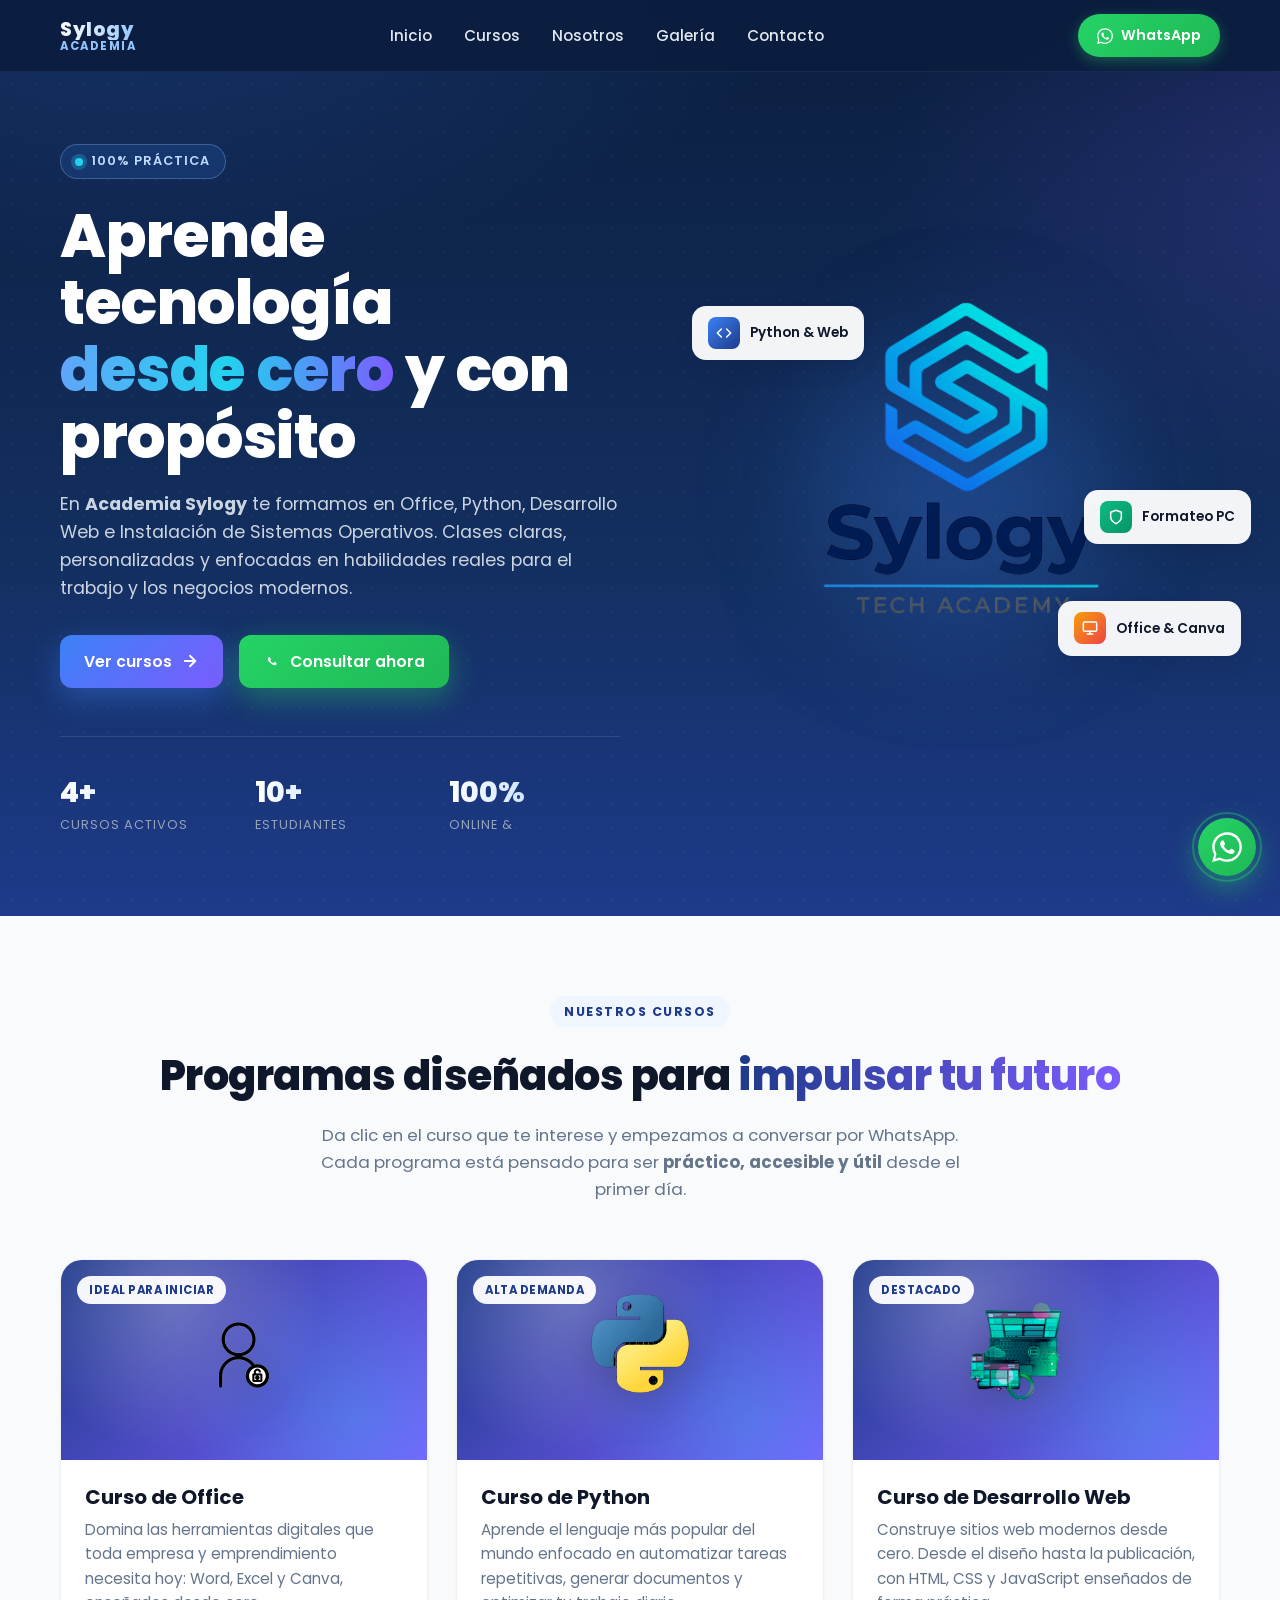
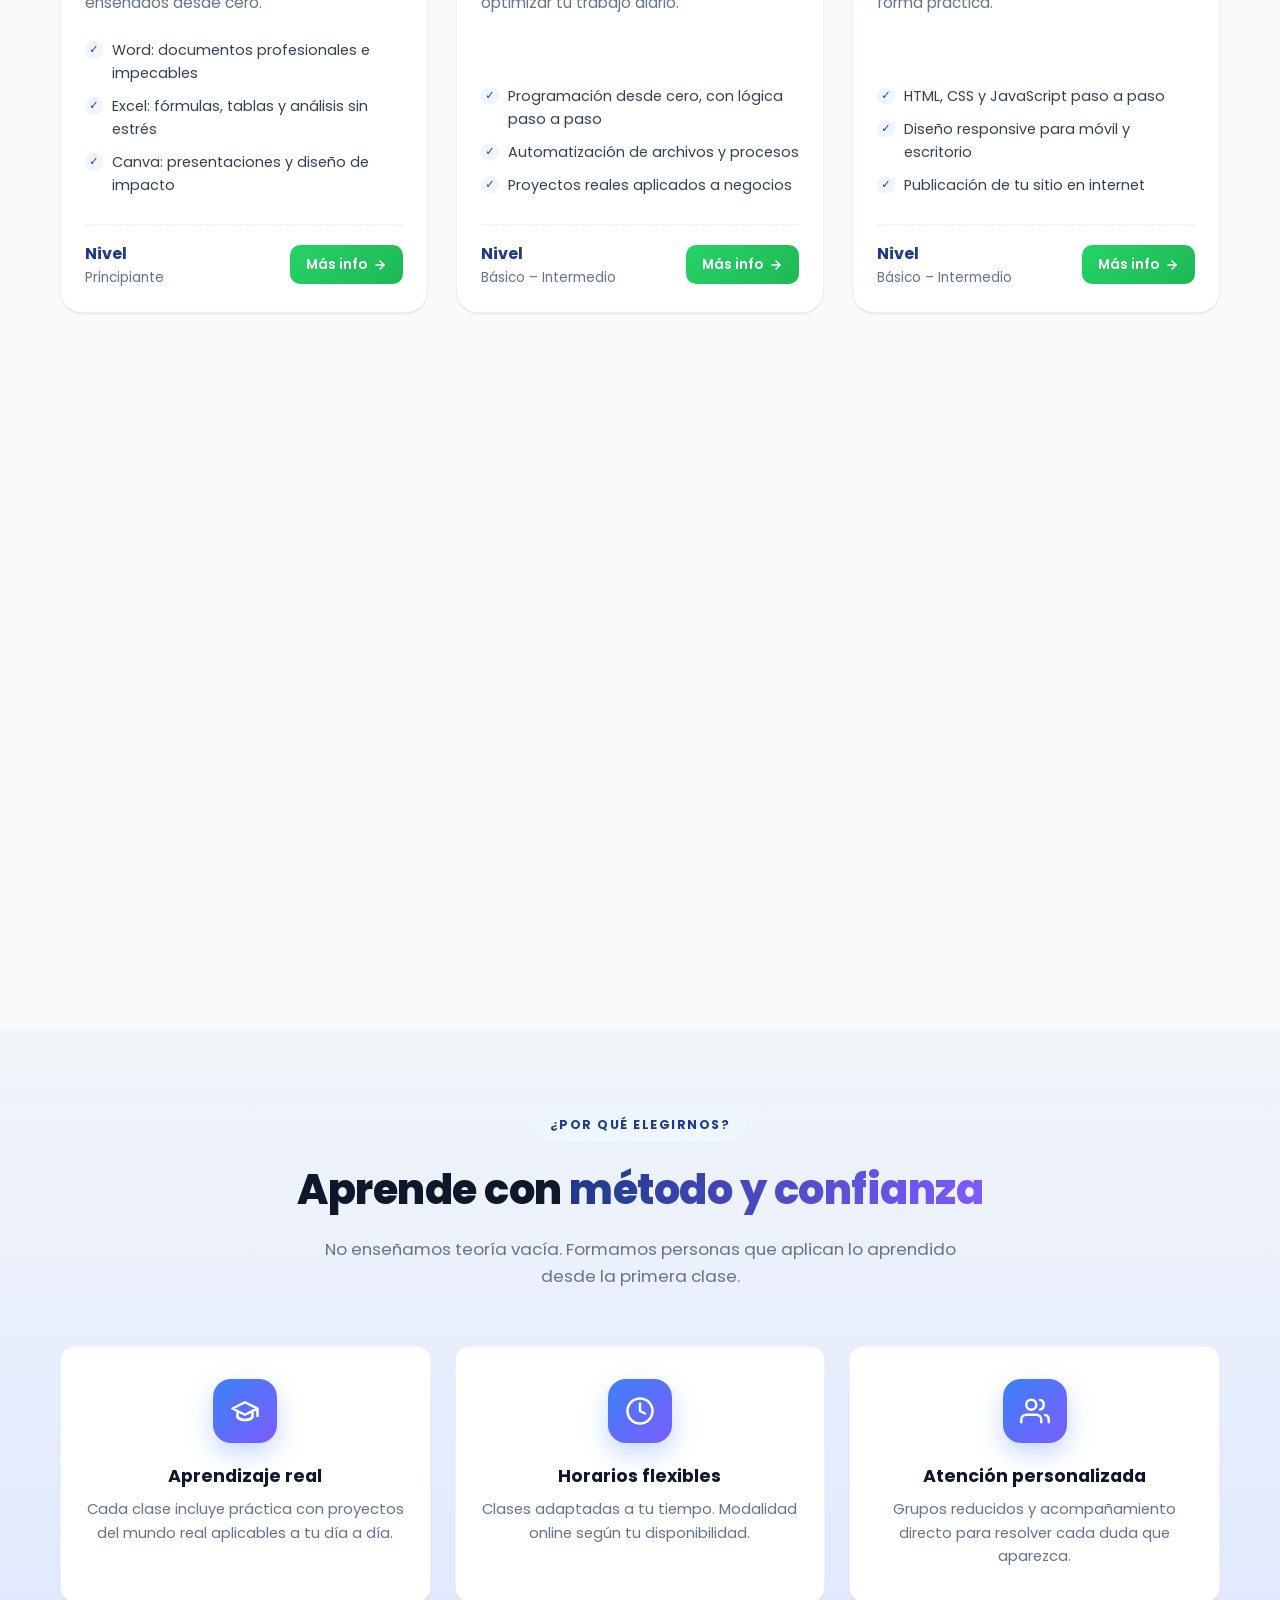
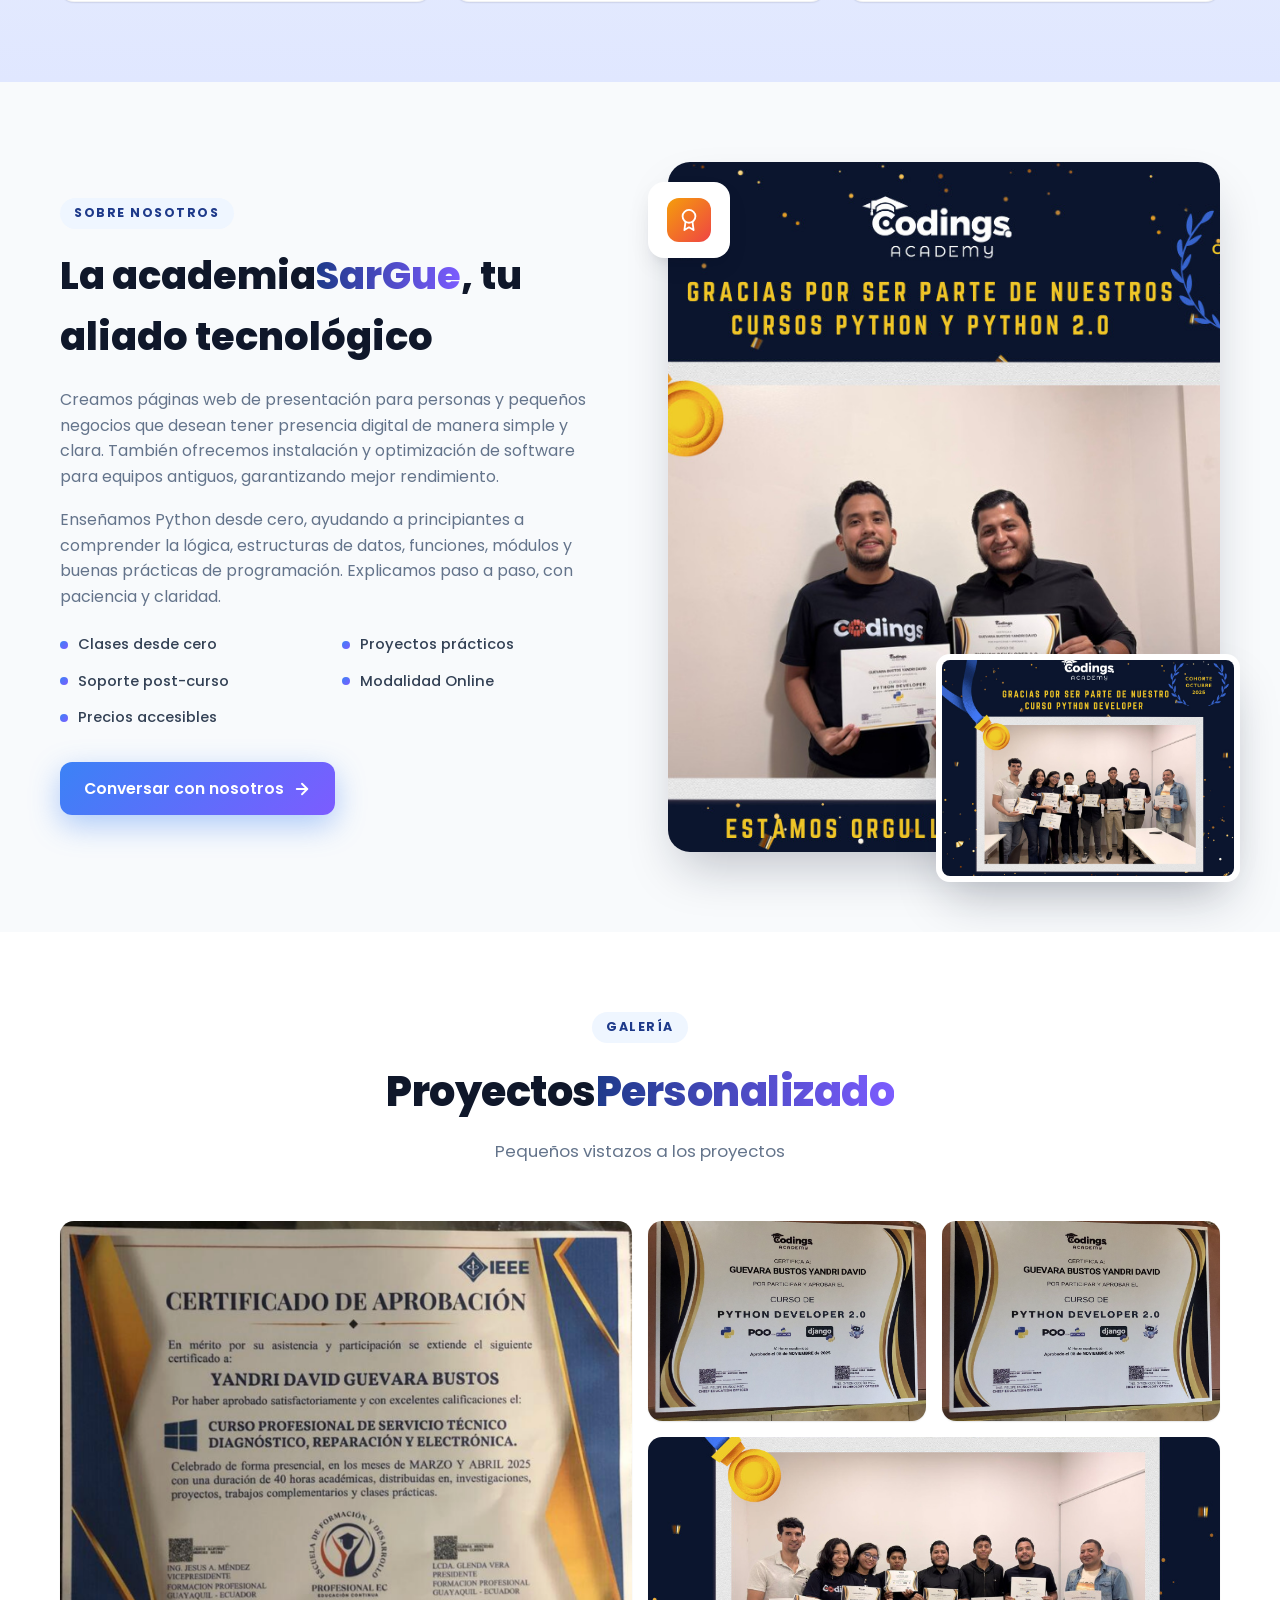
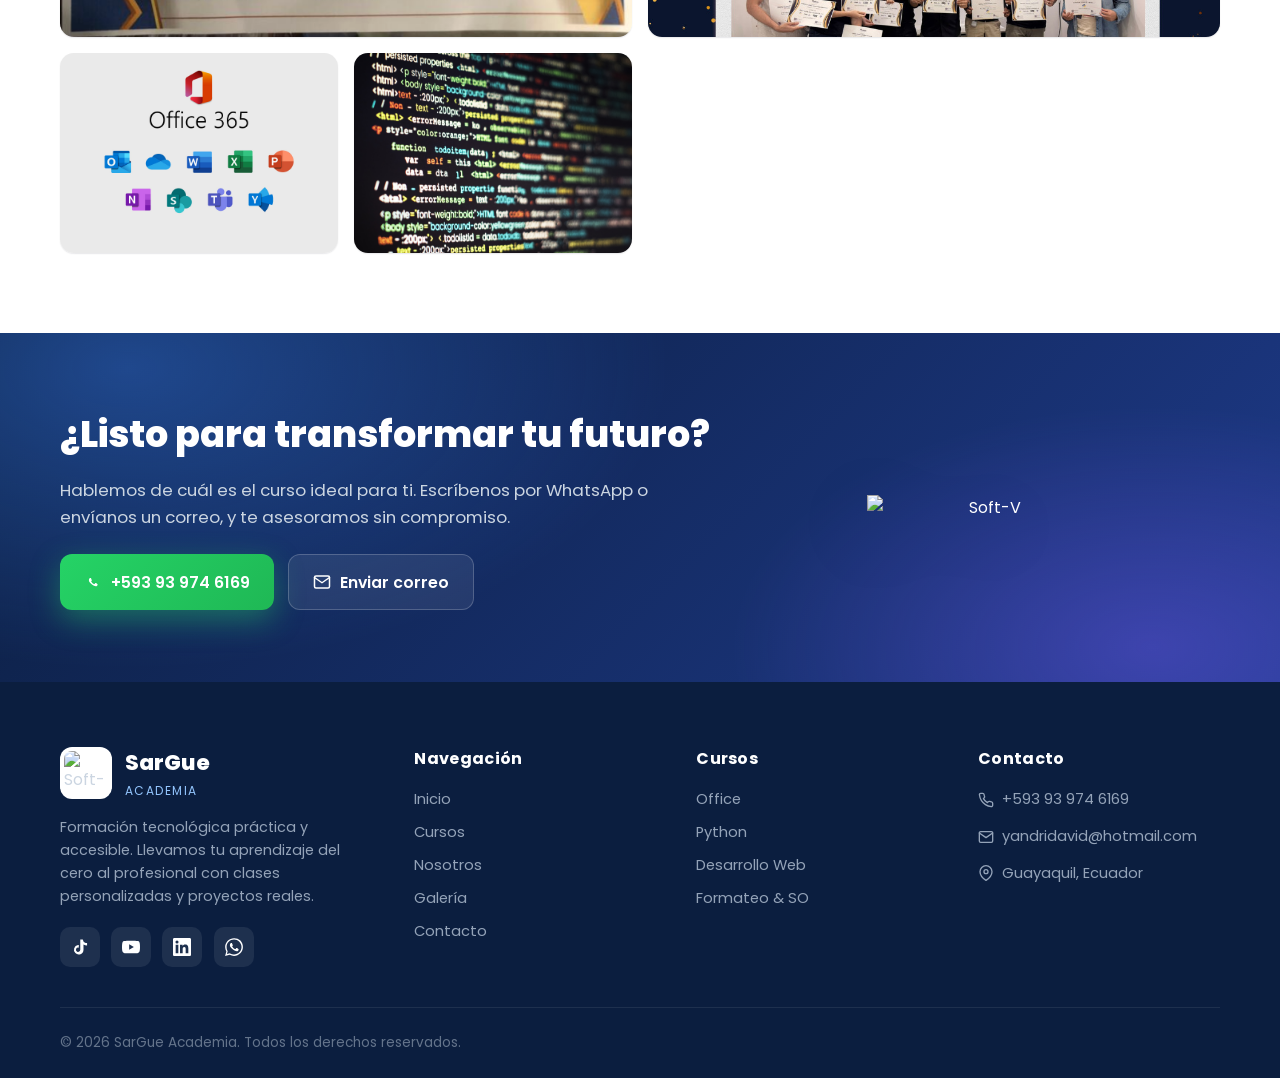
==== commit 9648d98f: "Update Open Graph title and logo references" ====
--- a/index.html
+++ b/index.html
@@ -10,7 +10,7 @@
   <meta name="theme-color" content="#0B1E3F" />
 
   <!-- Open Graph -->
-  <meta property="og:title" content="Academia SarGue | Soft-V" />
+  <meta property="og:title" content="Academia sylogy | Sylogy" />
   <meta property="og:description" content="Aprende Office, Python, Desarrollo Web y Formateo de PC. Clases desde cero, 100% prácticas." />
   <meta property="og:type" content="website" />
   <meta property="og:image" content="images/logob.png" />
@@ -30,7 +30,6 @@
   <header class="navbar" role="banner">
     <div class="nav-inner">
       <a href="#inicio" class="nav-brand" aria-label="Inicio - Academia SarGue">
-        <img src="images/logob.png" alt="Logo Soft-V" />
         <div class="nav-brand-text">
           <div class="name">Sylogy</div>
           <div class="tag">Academia</div>
@@ -136,7 +135,7 @@
 
         <div class="hero-visual reveal">
           <div class="glow"></div>
-          <img src="images/logo.png" alt="Soft-V Academia" />
+          <img src="images/logob.png" alt="Sylogy - logo" />
 
           <div class="chip chip-1">
             <div class="ic">
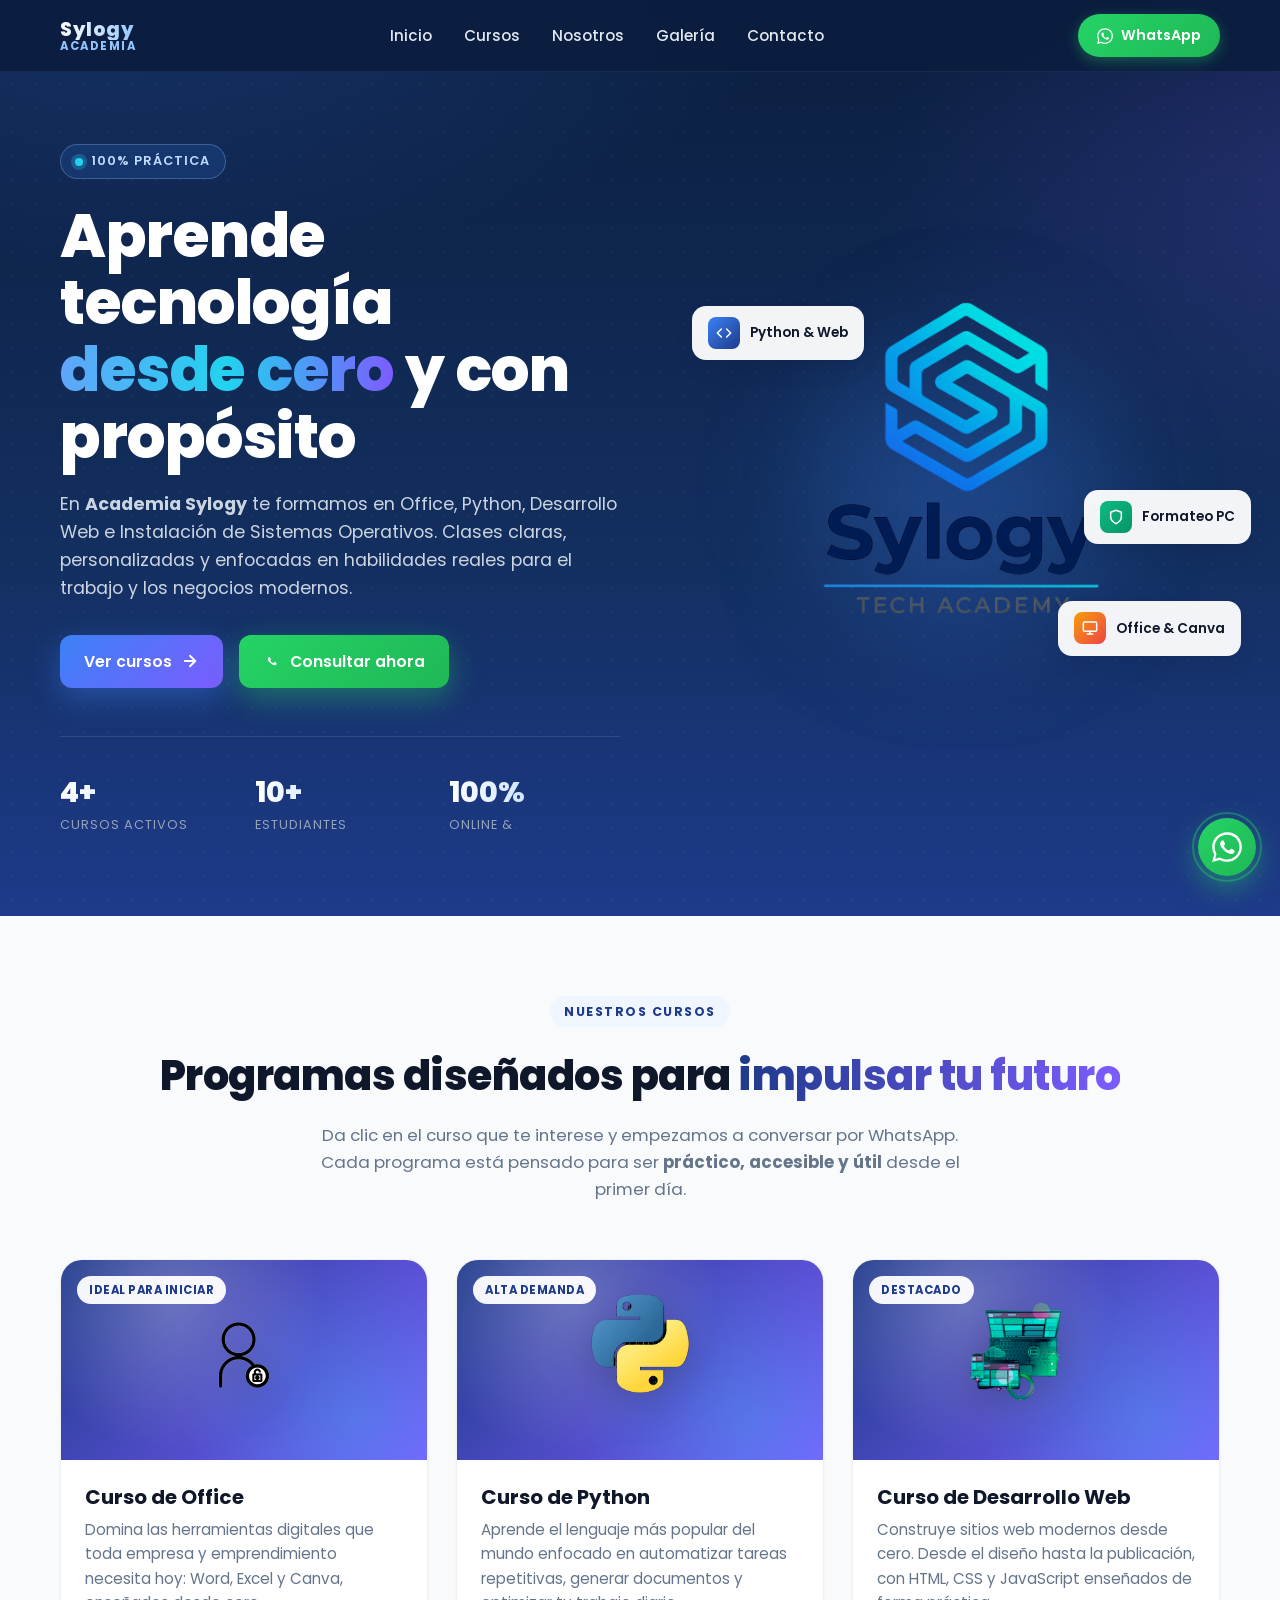
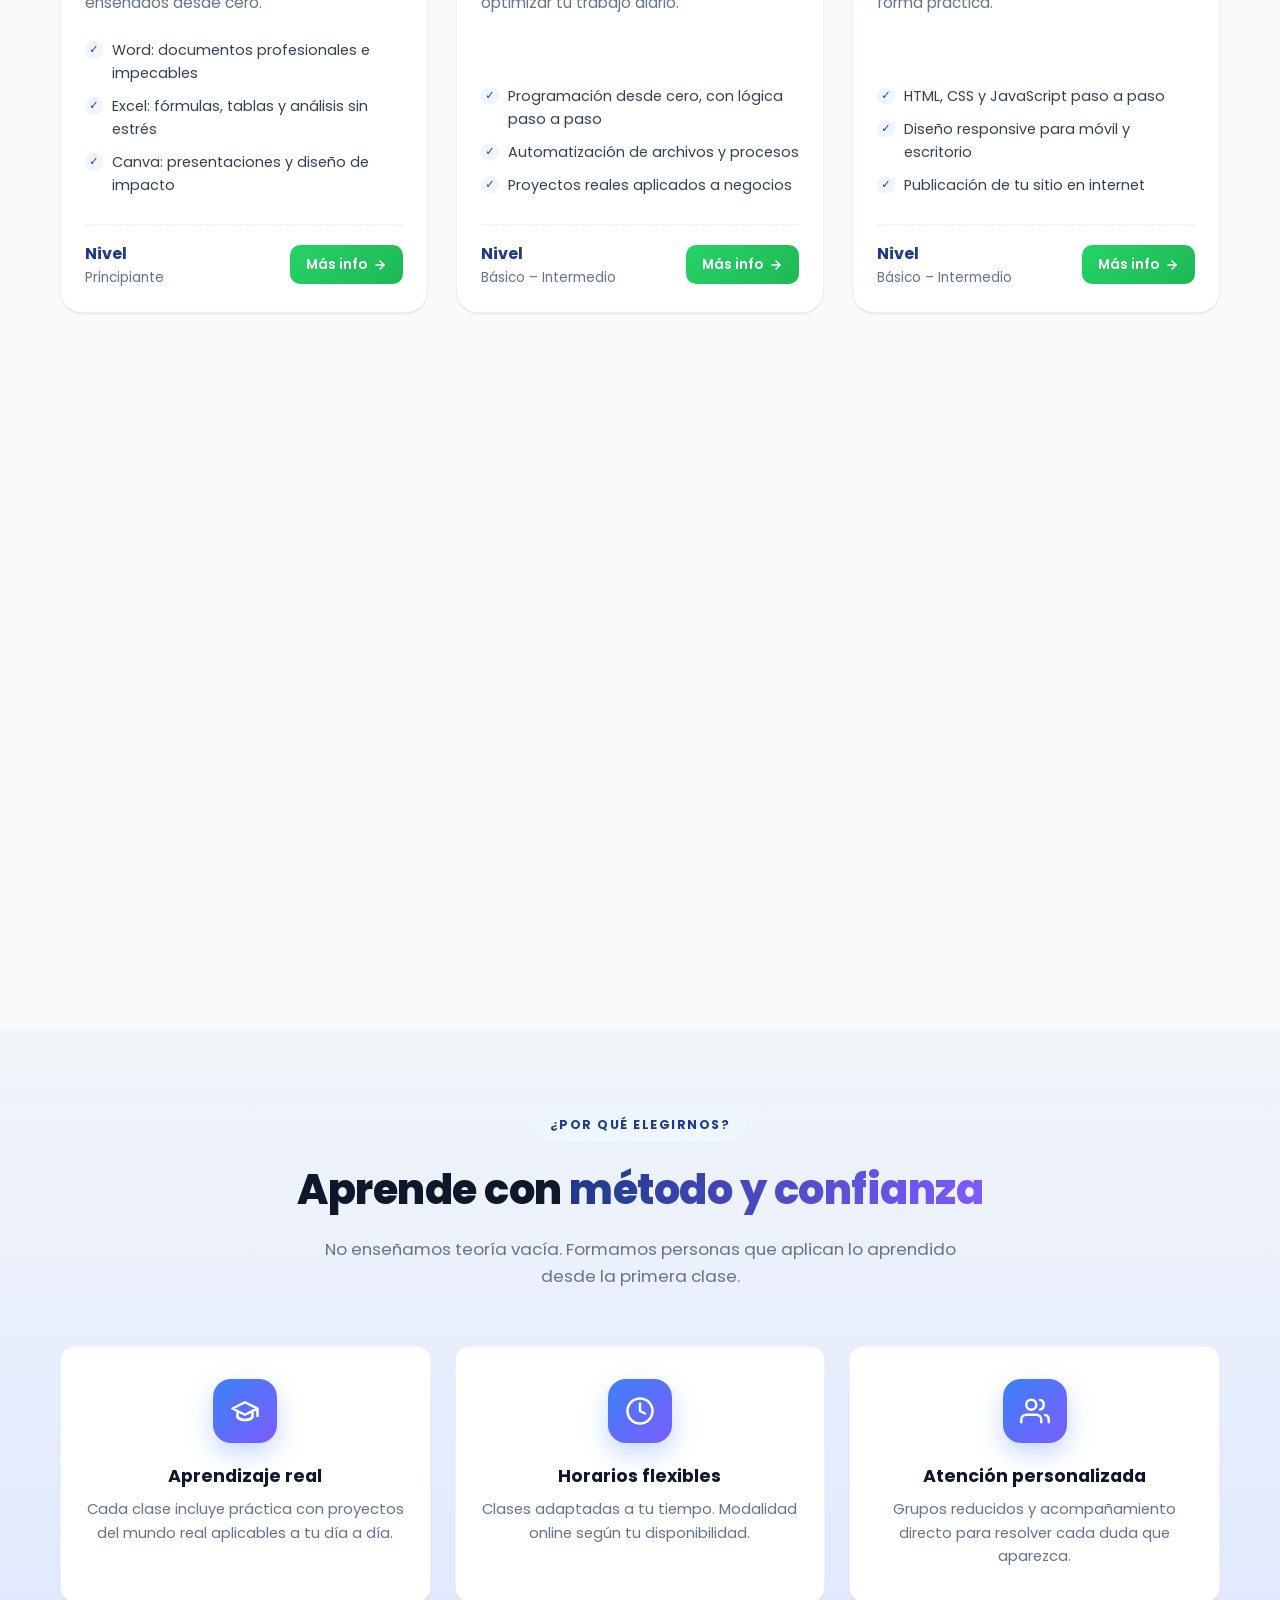
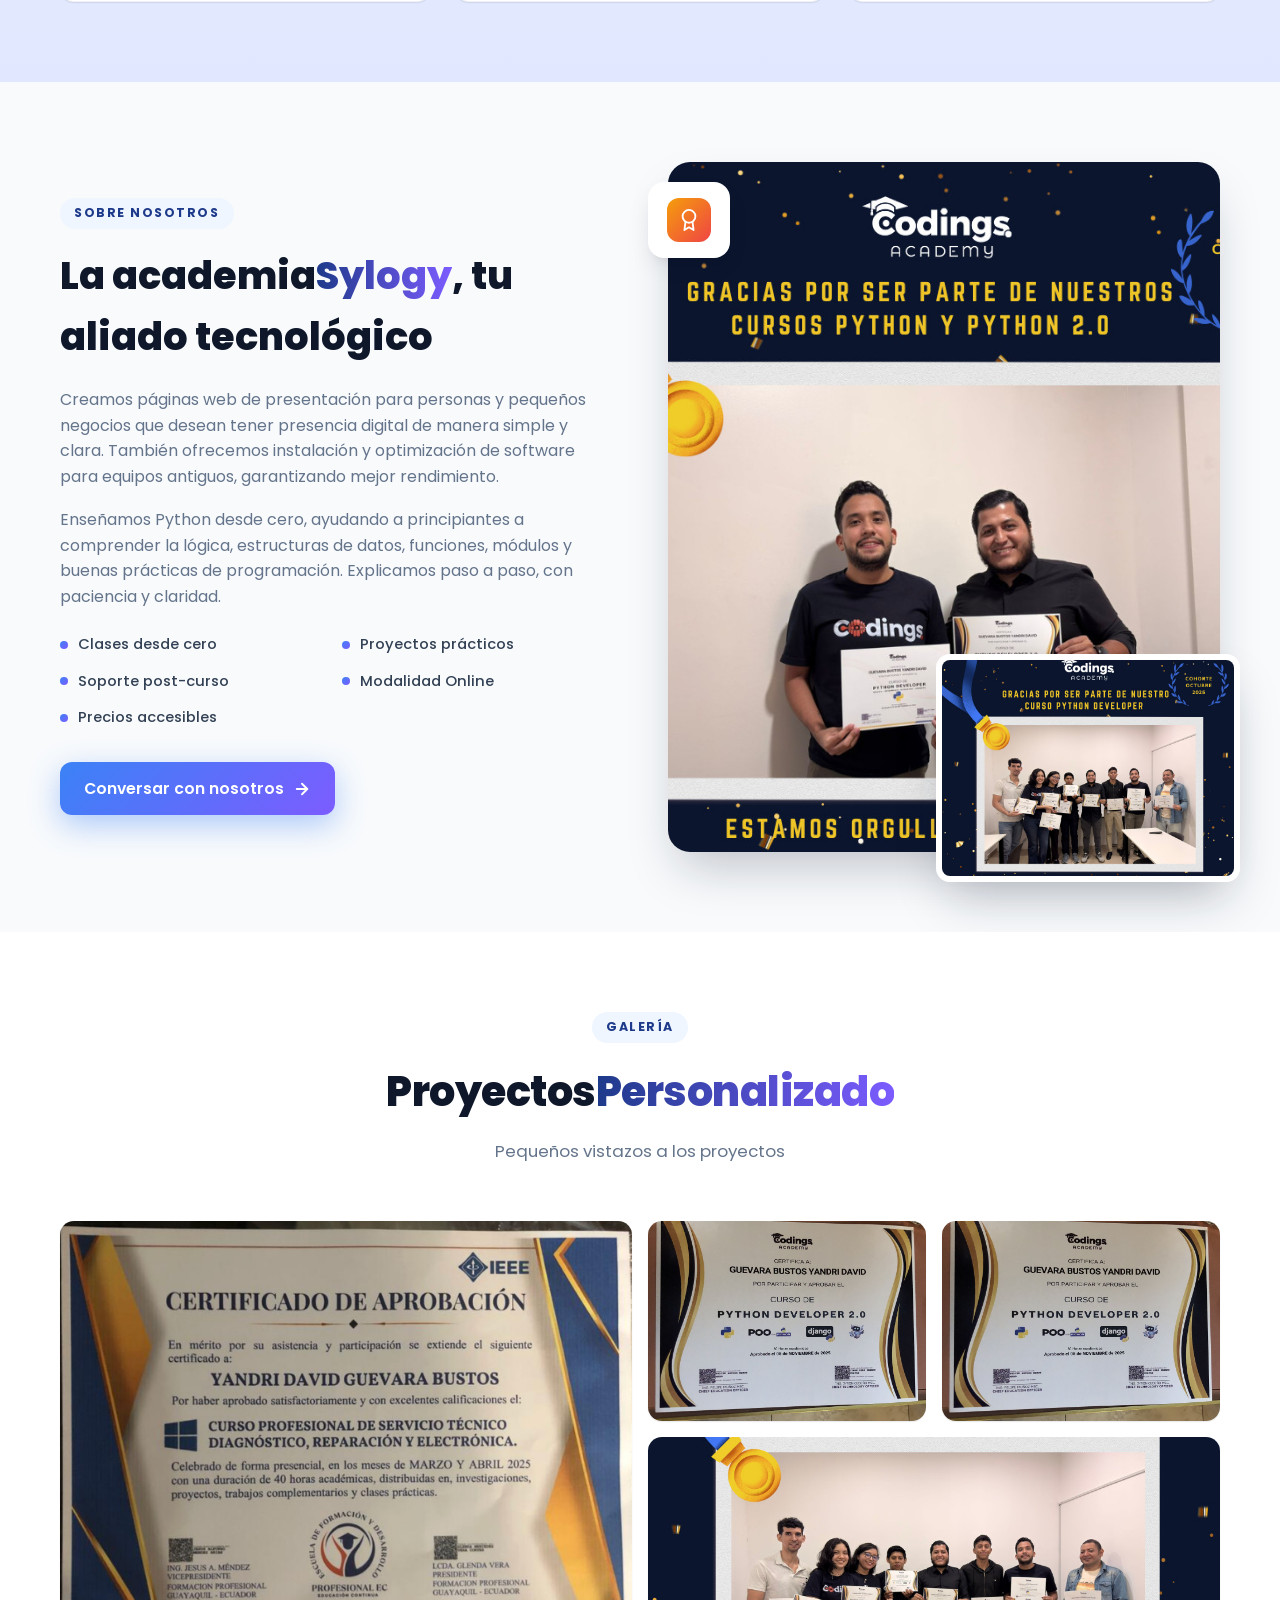
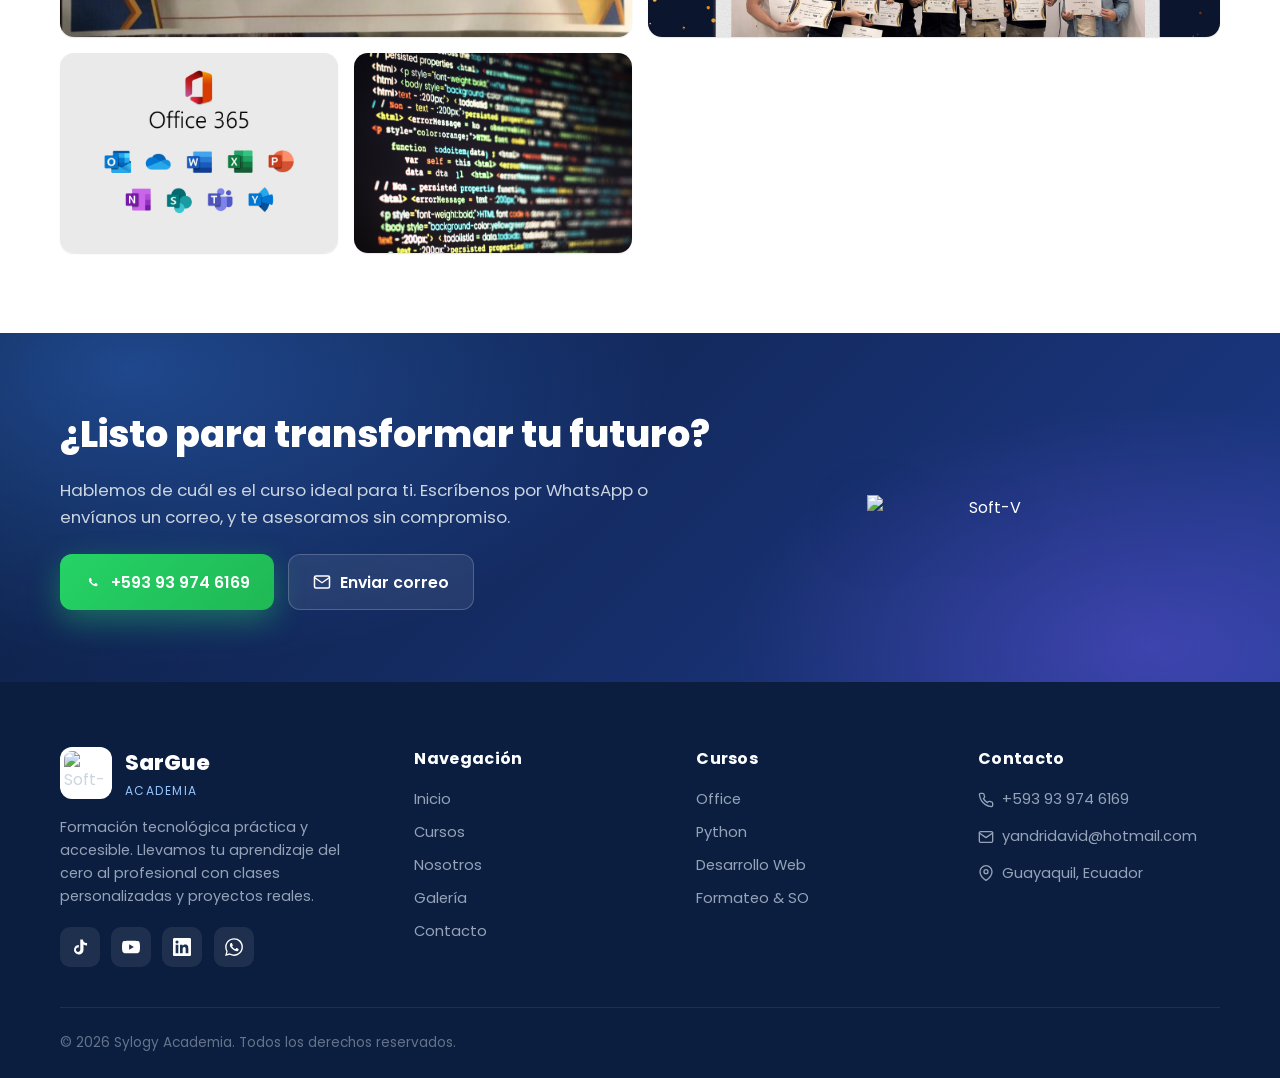
==== commit 14d2d55a: "Update index.html" ====
--- a/index.html
+++ b/index.html
@@ -4,7 +4,7 @@
   <meta charset="UTF-8" />
   <meta http-equiv="X-UA-Compatible" content="IE=edge" />
   <meta name="viewport" content="width=device-width, initial-scale=1.0" />
-  <meta name="description" content="Academia SarGue (Soft-V) · Cursos de Office, Python, Desarrollo Web y Formateo e Instalación de Sistemas Operativos. Aprende desde cero con clases prácticas y profesionales." />
+  <meta name="description" content="Academia Sylogy. Cursos de Office, Python, Desarrollo Web y Formateo e Instalación de Sistemas Operativos. Aprende desde cero con clases prácticas y profesionales." />
   <meta name="keywords" content="academia, cursos, office, python, desarrollo web, formateo, windows, soft-v, sargue, ecuador" />
   <meta name="author" content="Yandri Guevara" />
   <meta name="theme-color" content="#0B1E3F" />
@@ -369,7 +369,7 @@
       <div class="about-grid">
         <div class="about-text reveal">
           <span class="section-eyebrow">Sobre nosotros</span>
-          <h2>La academia<span class="gradient">SarGue</span>, tu aliado tecnológico</h2>
+          <h2>La academia<span class="gradient">Sylogy</span>, tu aliado tecnológico</h2>
           <p>
             Creamos páginas web de presentación para personas y pequeños negocios
             que desean tener presencia digital de manera simple y clara. También
@@ -578,7 +578,7 @@
       </div>
 
       <div class="footer-bottom">
-        <div>© <span id="year">2025</span> SarGue Academia. Todos los derechos reservados.</div>
+        <div>© <span id="year">2025</span> Sylogy Academia. Todos los derechos reservados.</div>
       </div>
     </div>
   </footer>
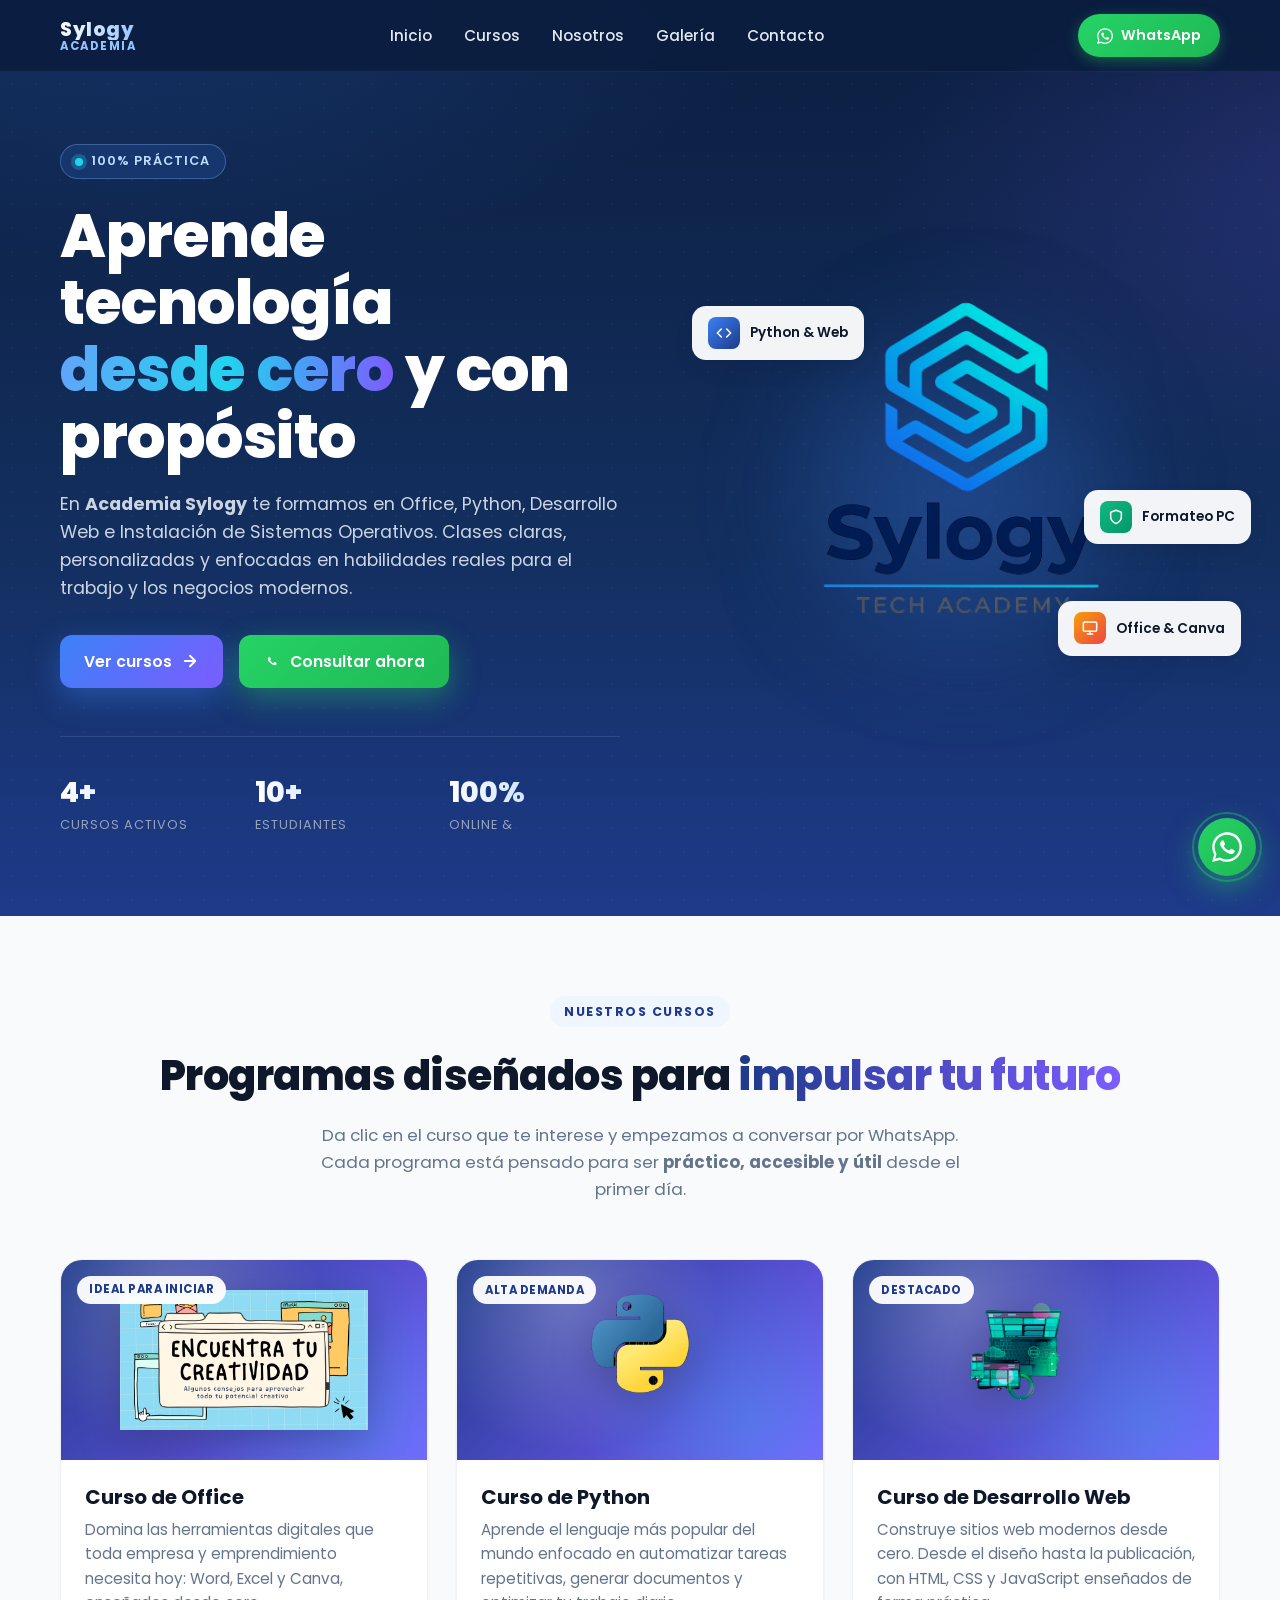
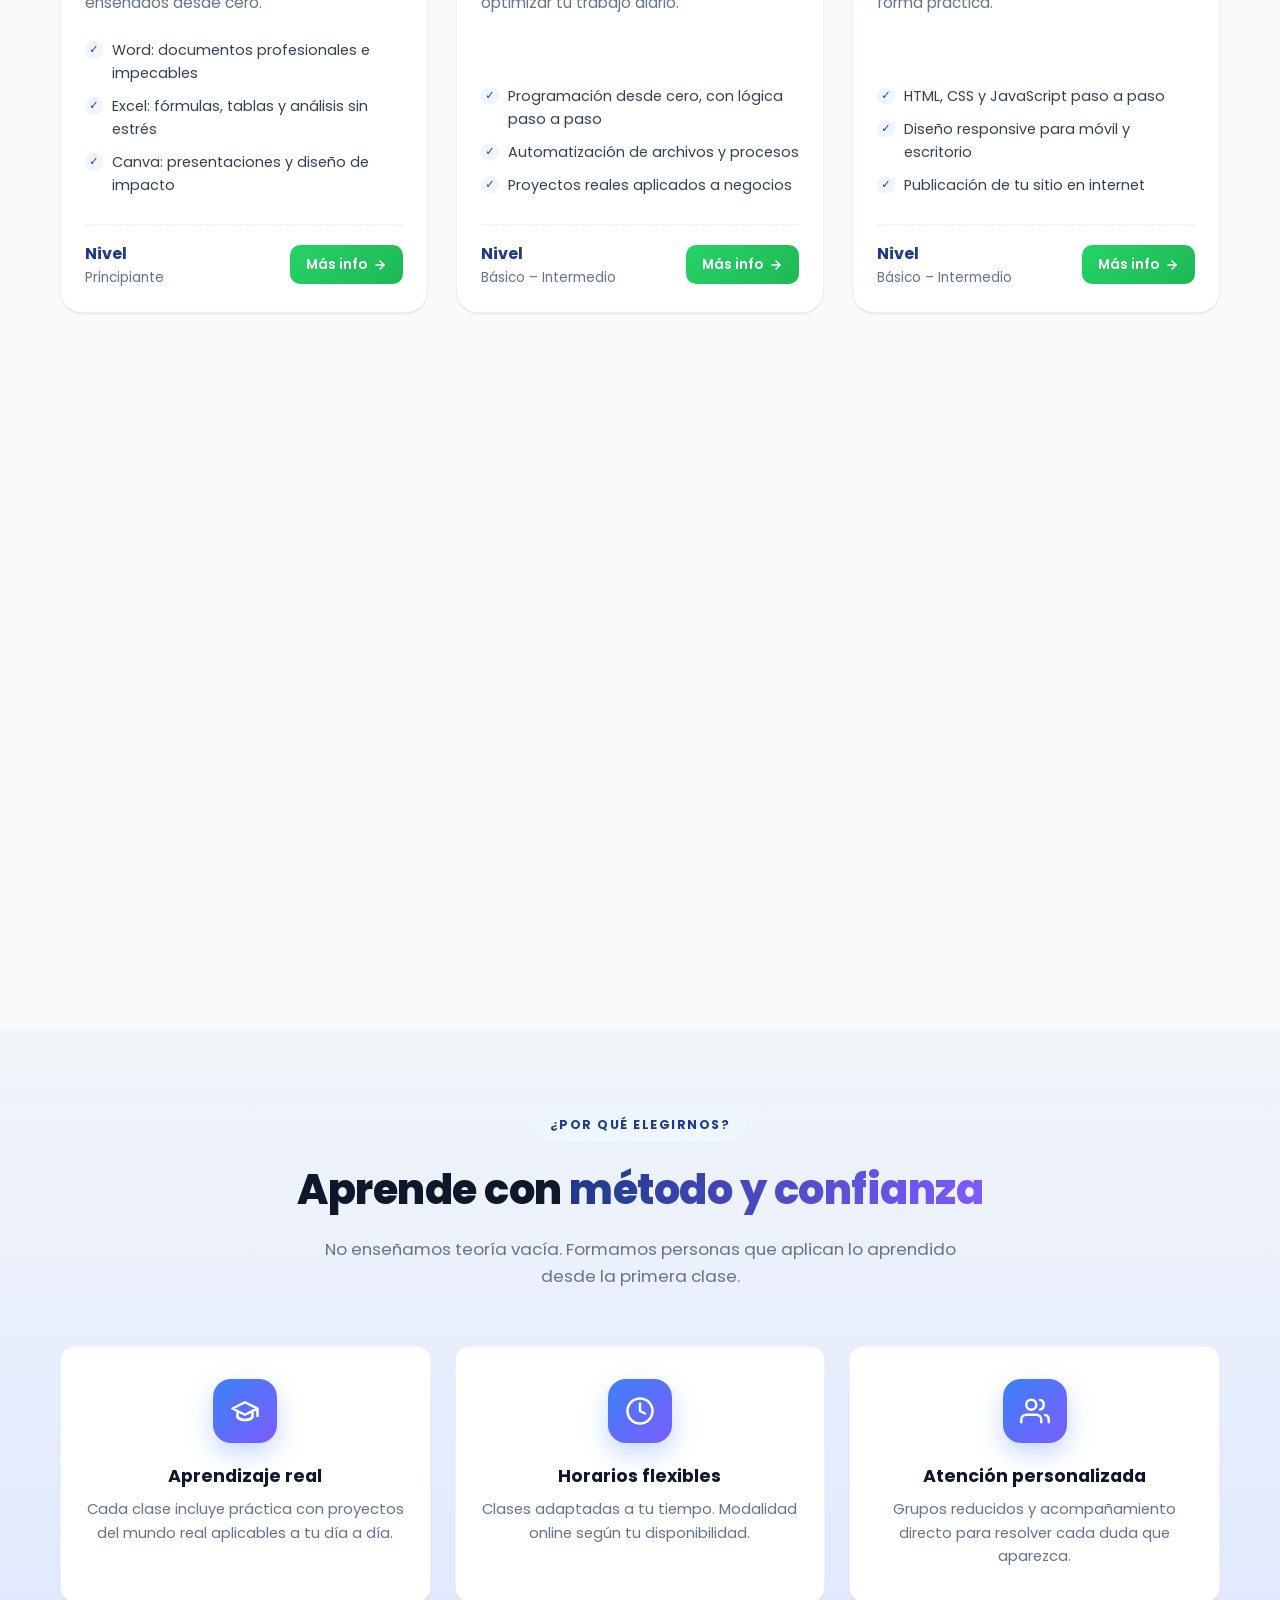
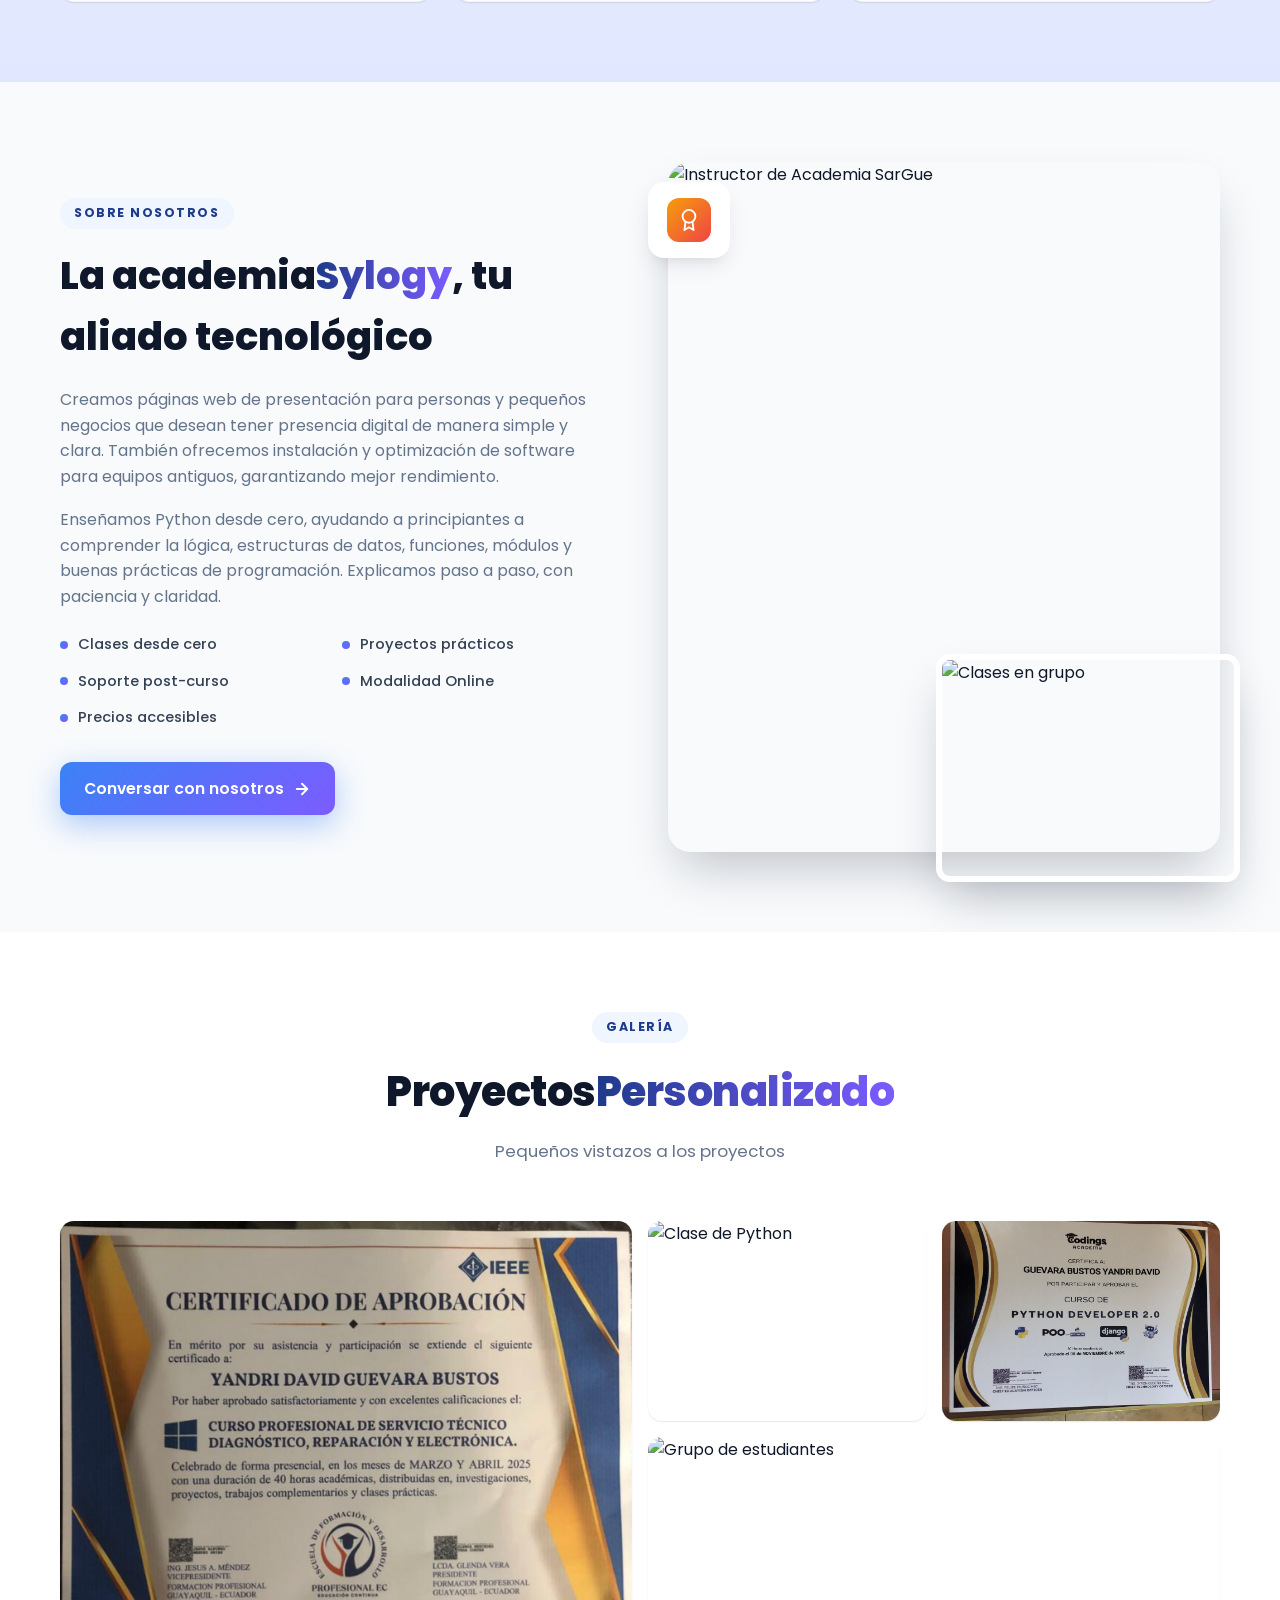
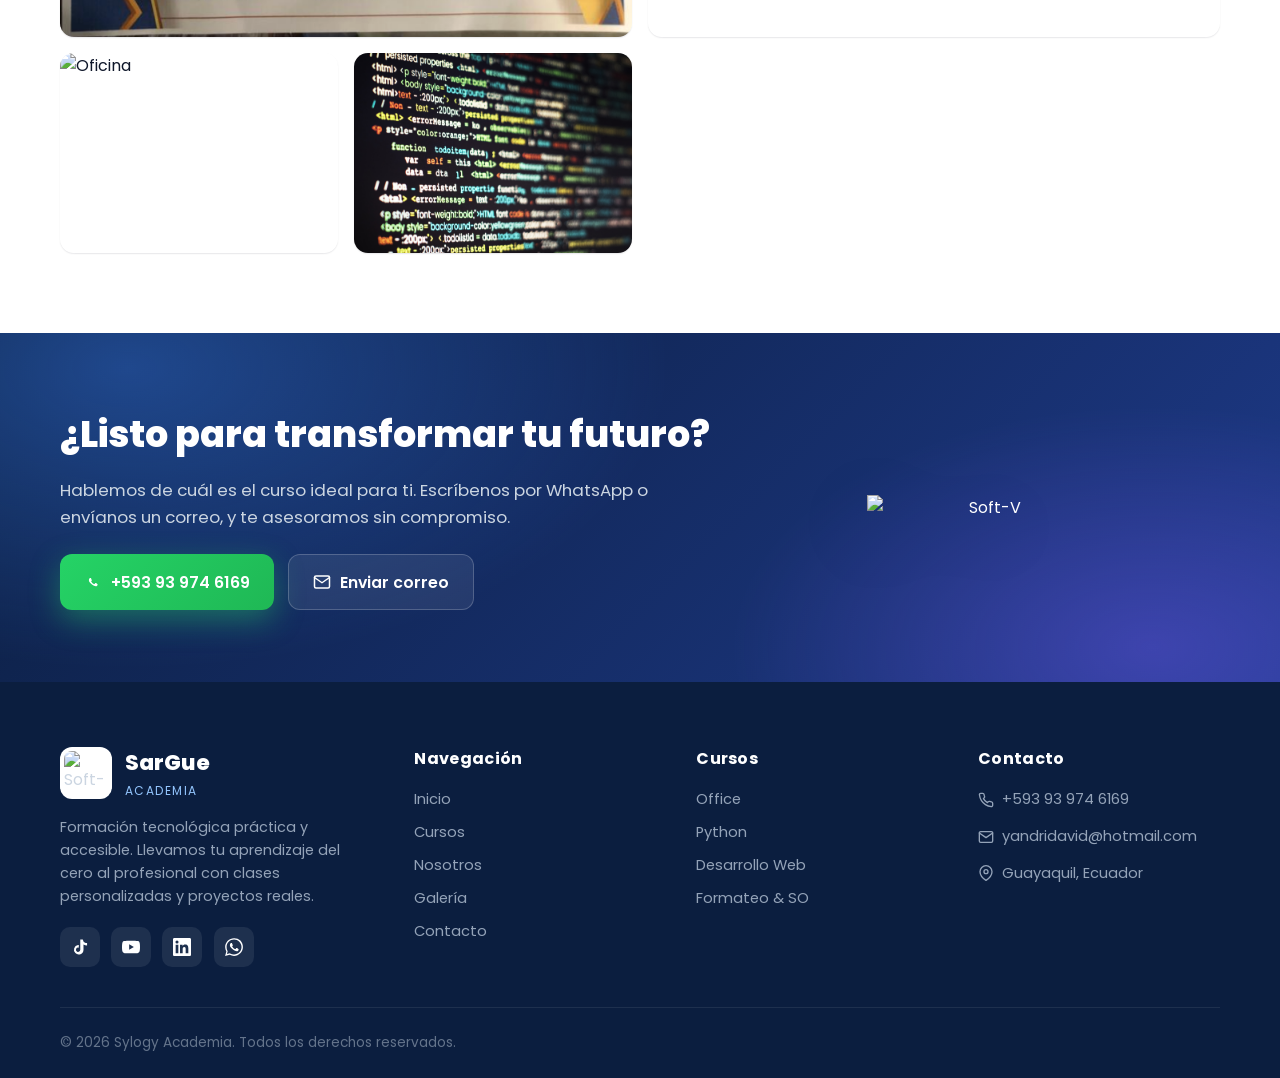
==== commit c73e6ed1: "Replace Office course image with Canva image" ====
--- a/index.html
+++ b/index.html
@@ -185,7 +185,7 @@
         <article class="curso-card reveal">
           <div class="media">
             <span class="badge">Ideal para iniciar</span>
-            <img src="images/curso-office.png" alt="Curso de Office" />
+            <img src="images/canva.webp" alt="Curso de Office" />
           </div>
           <div class="body">
             <h3>Curso de Office</h3>
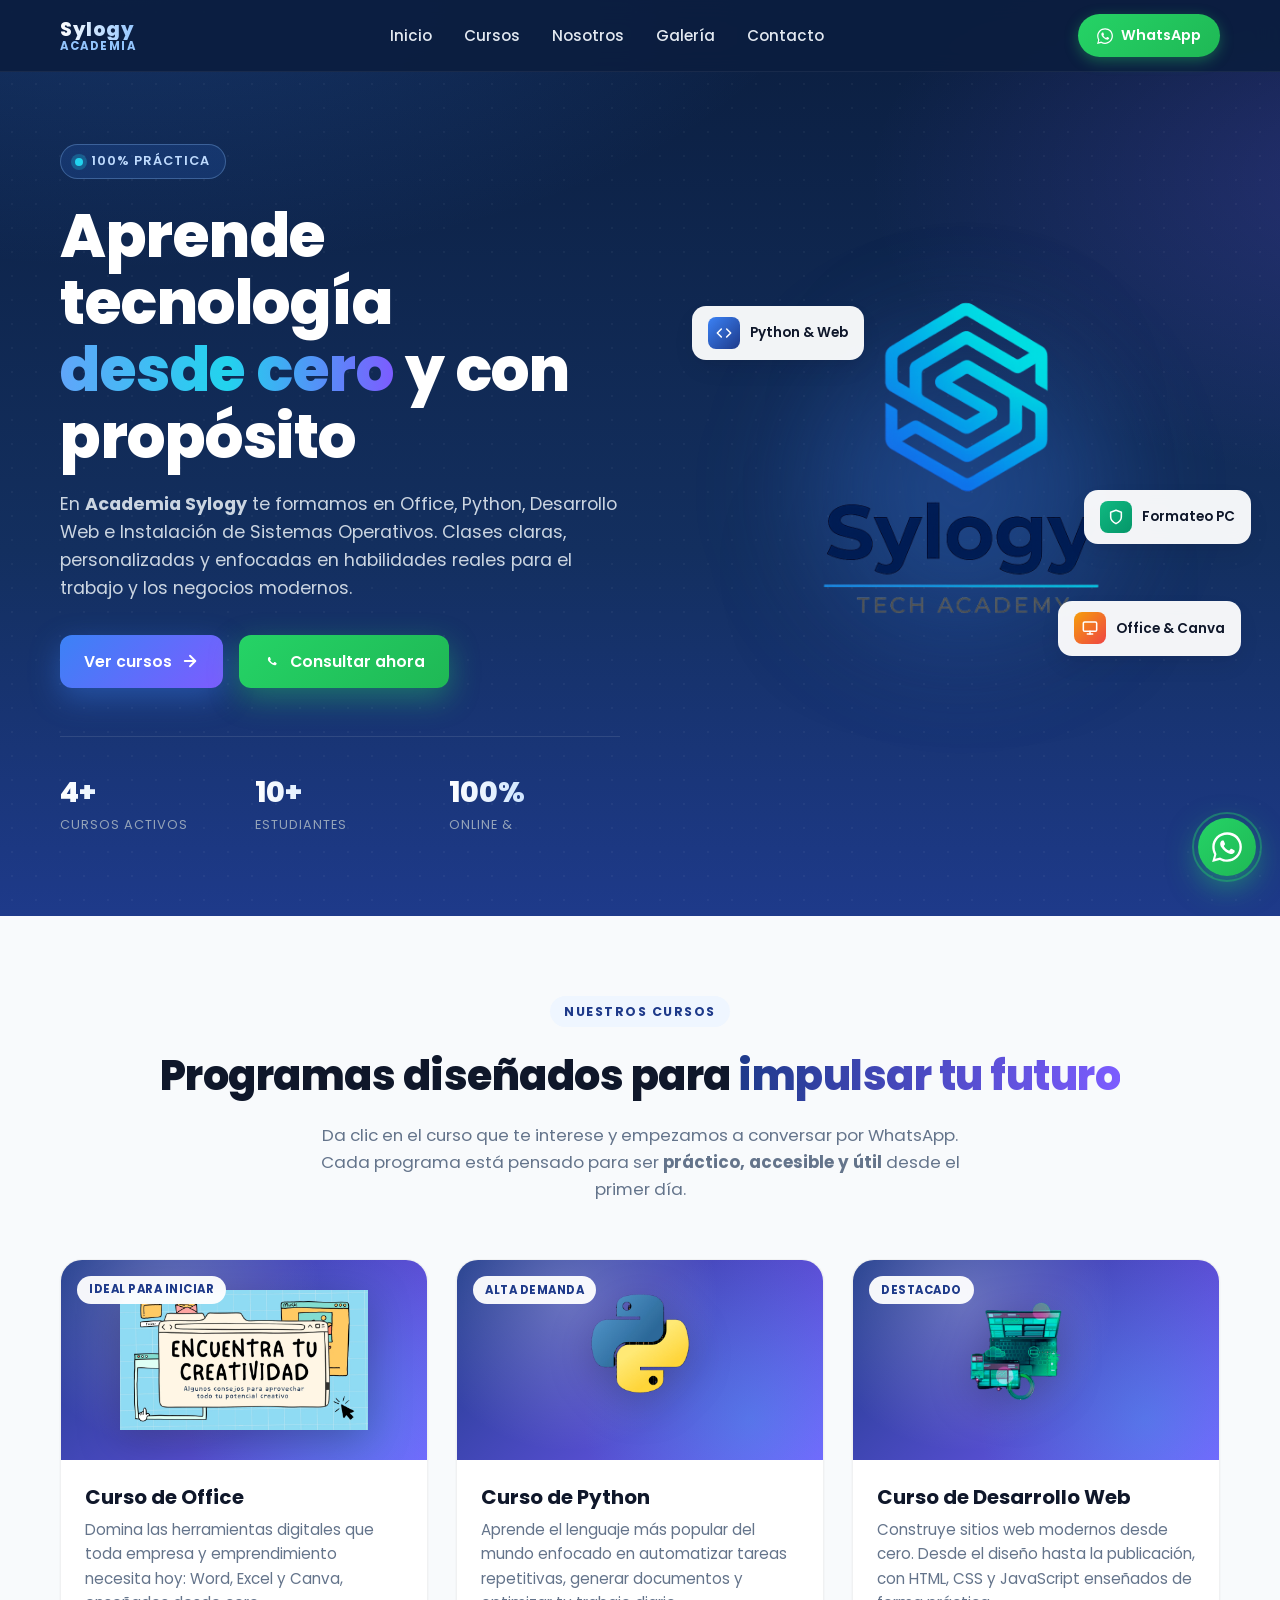
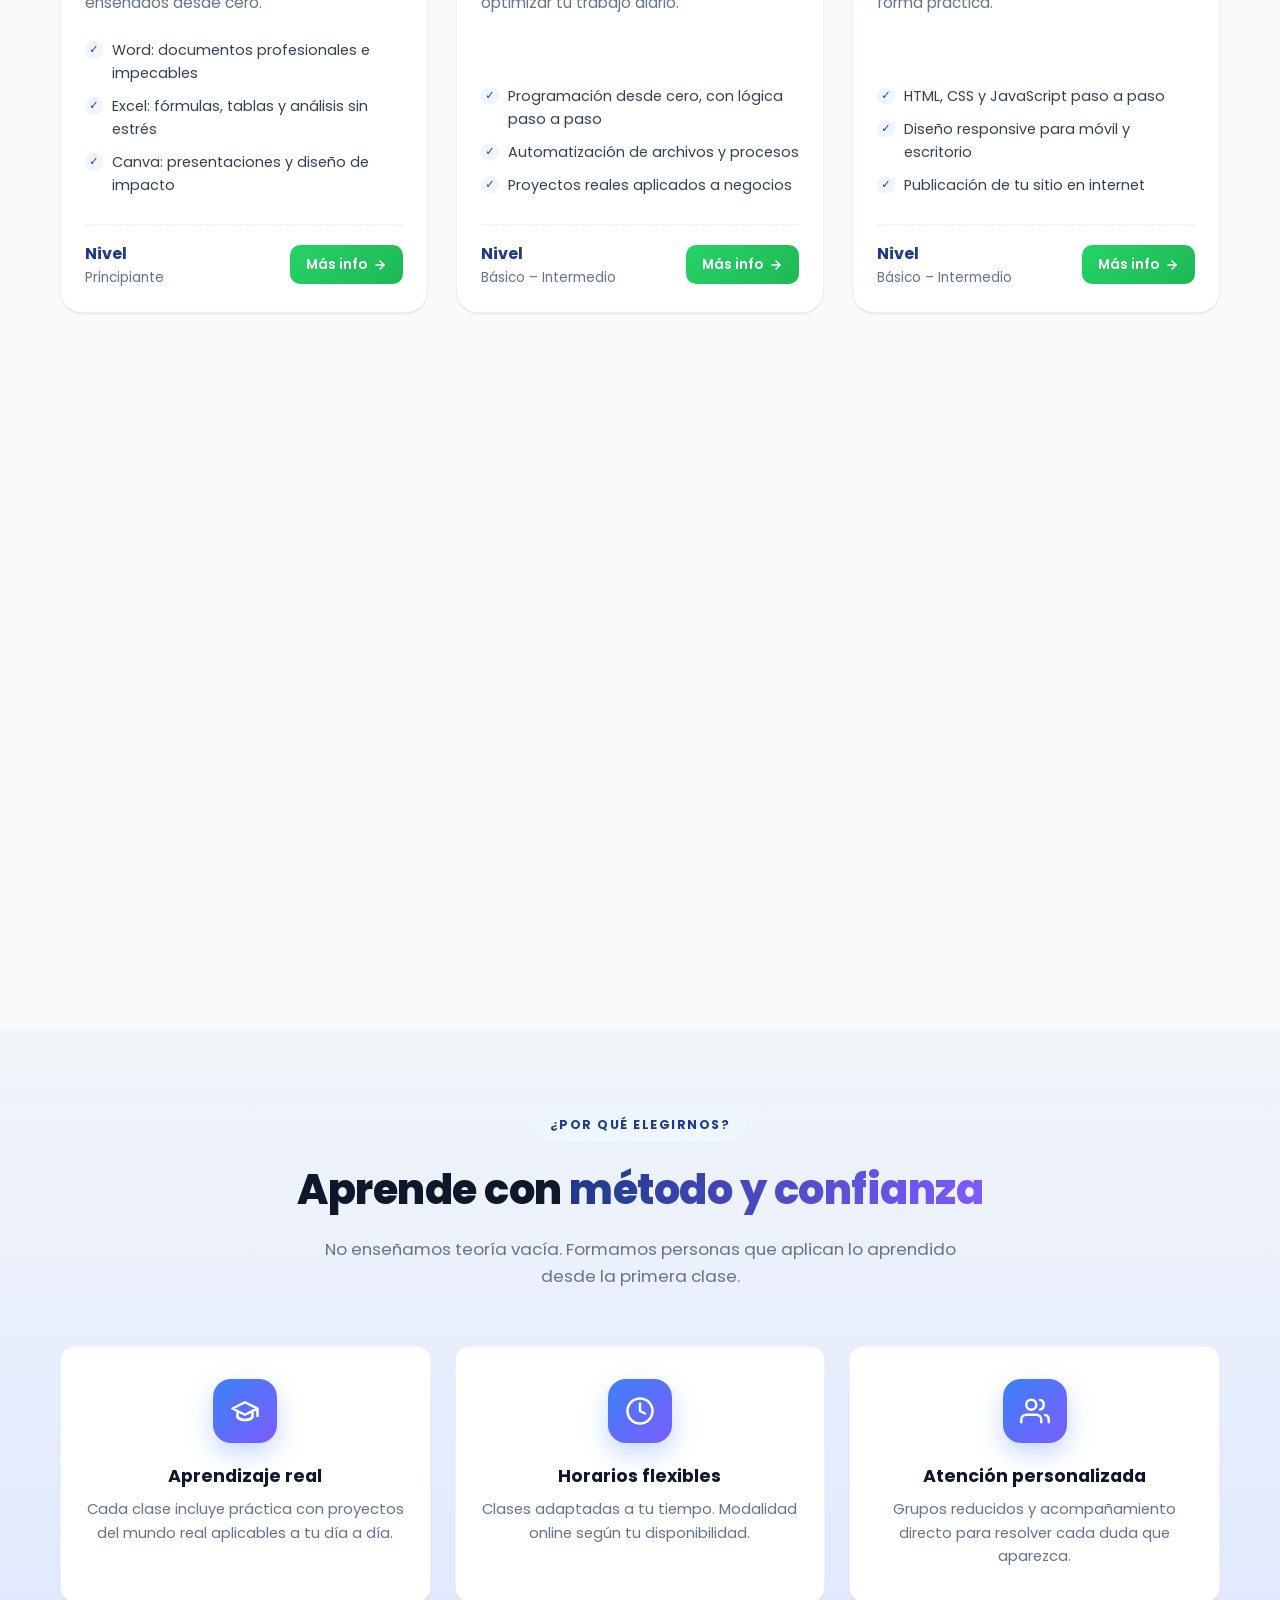
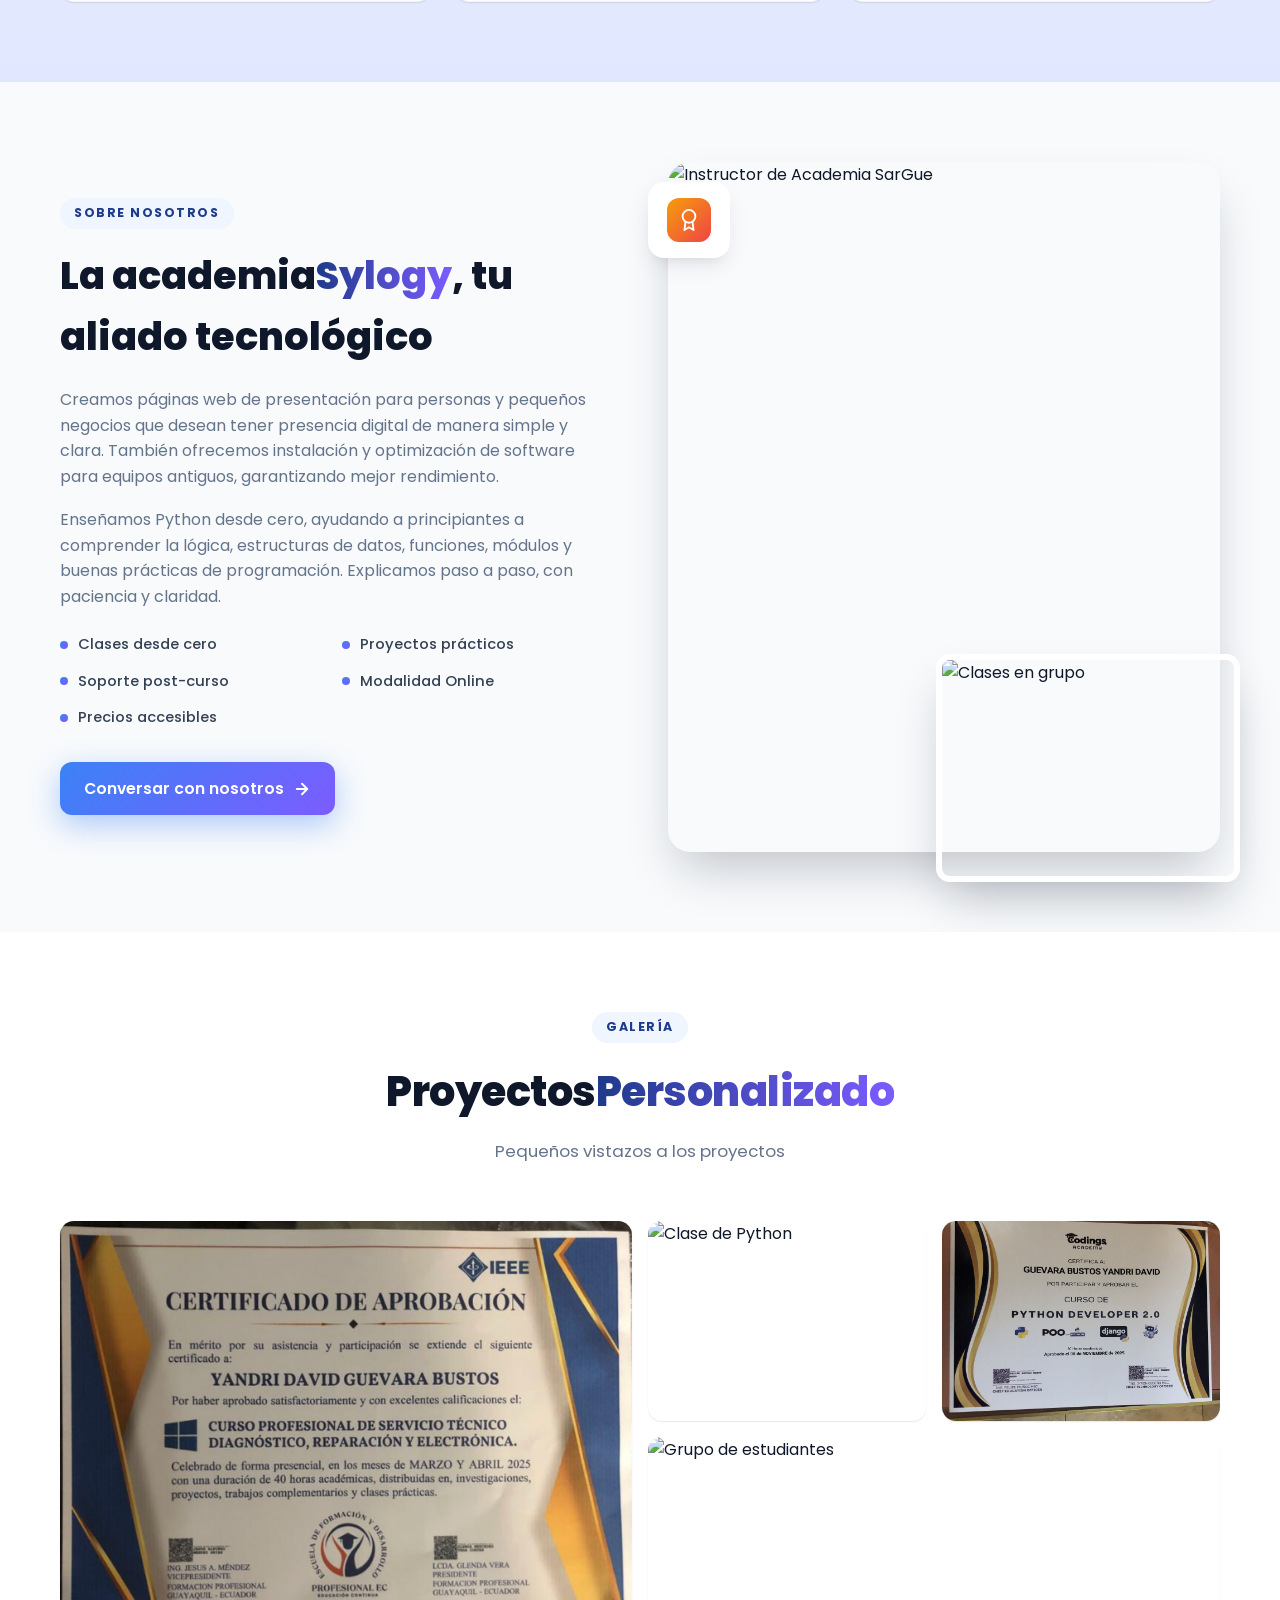
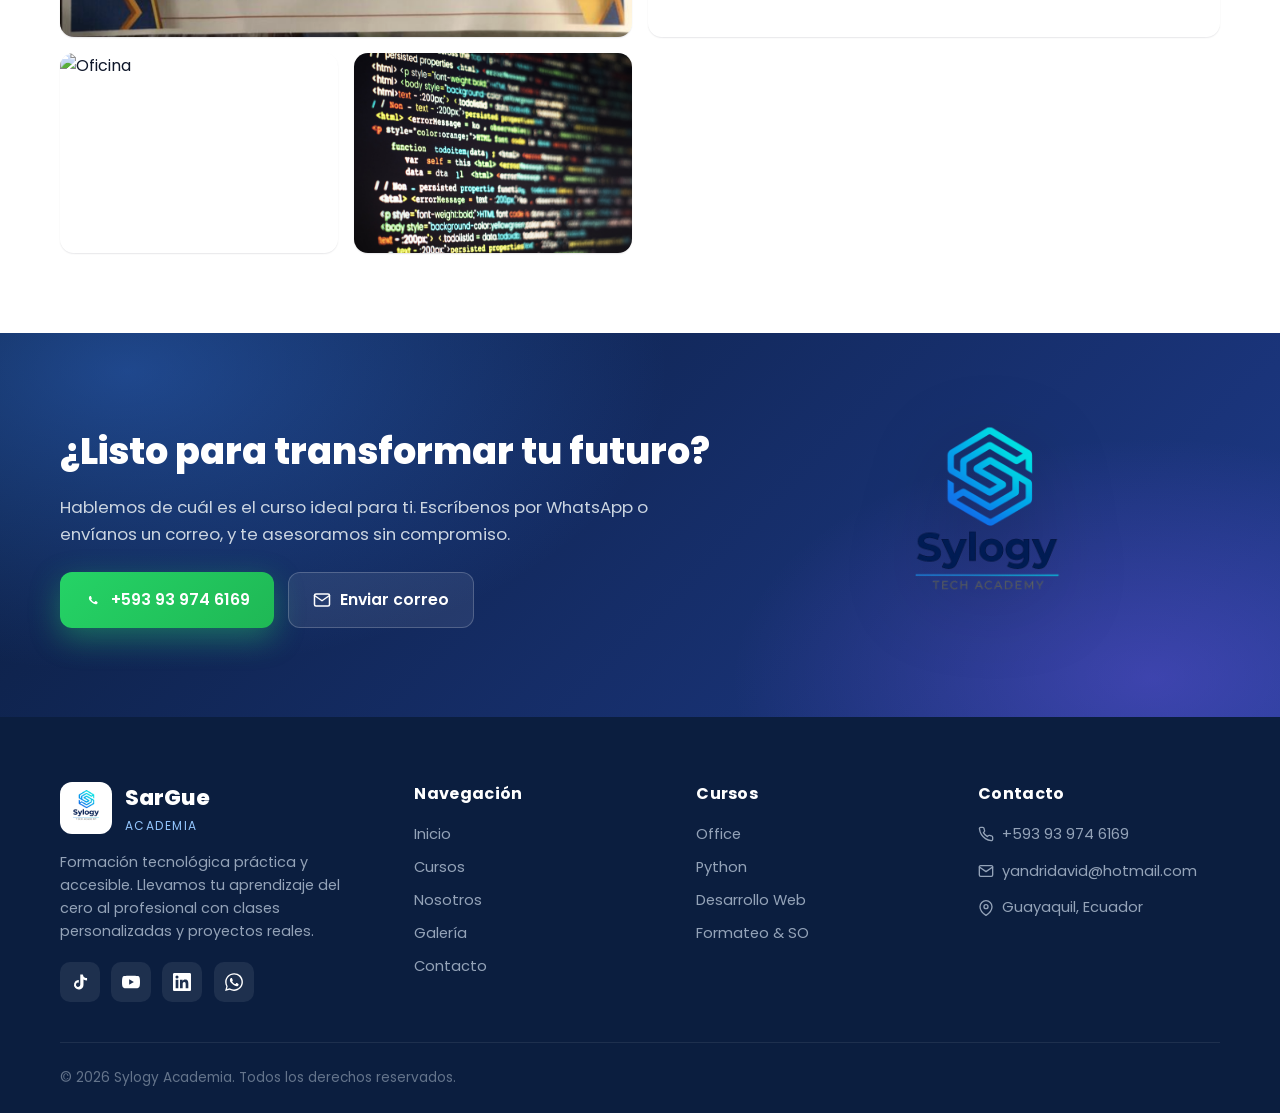
==== commit e35b623b: "Replace logo image source and alt text" ====
--- a/index.html
+++ b/index.html
@@ -485,7 +485,7 @@
           </div>
         </div>
         <div style="text-align: center;">
-          <img src="images/logo.png" alt="Soft-V"
+          <img src="images/logob.png" alt="Sylogy"
                style="max-width: 240px; margin: 0 auto; filter: drop-shadow(0 20px 40px rgba(0,0,0,0.3));" />
         </div>
       </div>
@@ -498,7 +498,7 @@
       <div class="footer-grid">
         <div class="footer-col">
           <div class="footer-brand">
-            <img src="images/logo.png" alt="Soft-V" />
+            <img src="images/logob.png" alt="Sylogy" />
             <div>
               <div class="name">SarGue</div>
               <div class="tag">Academia</div>
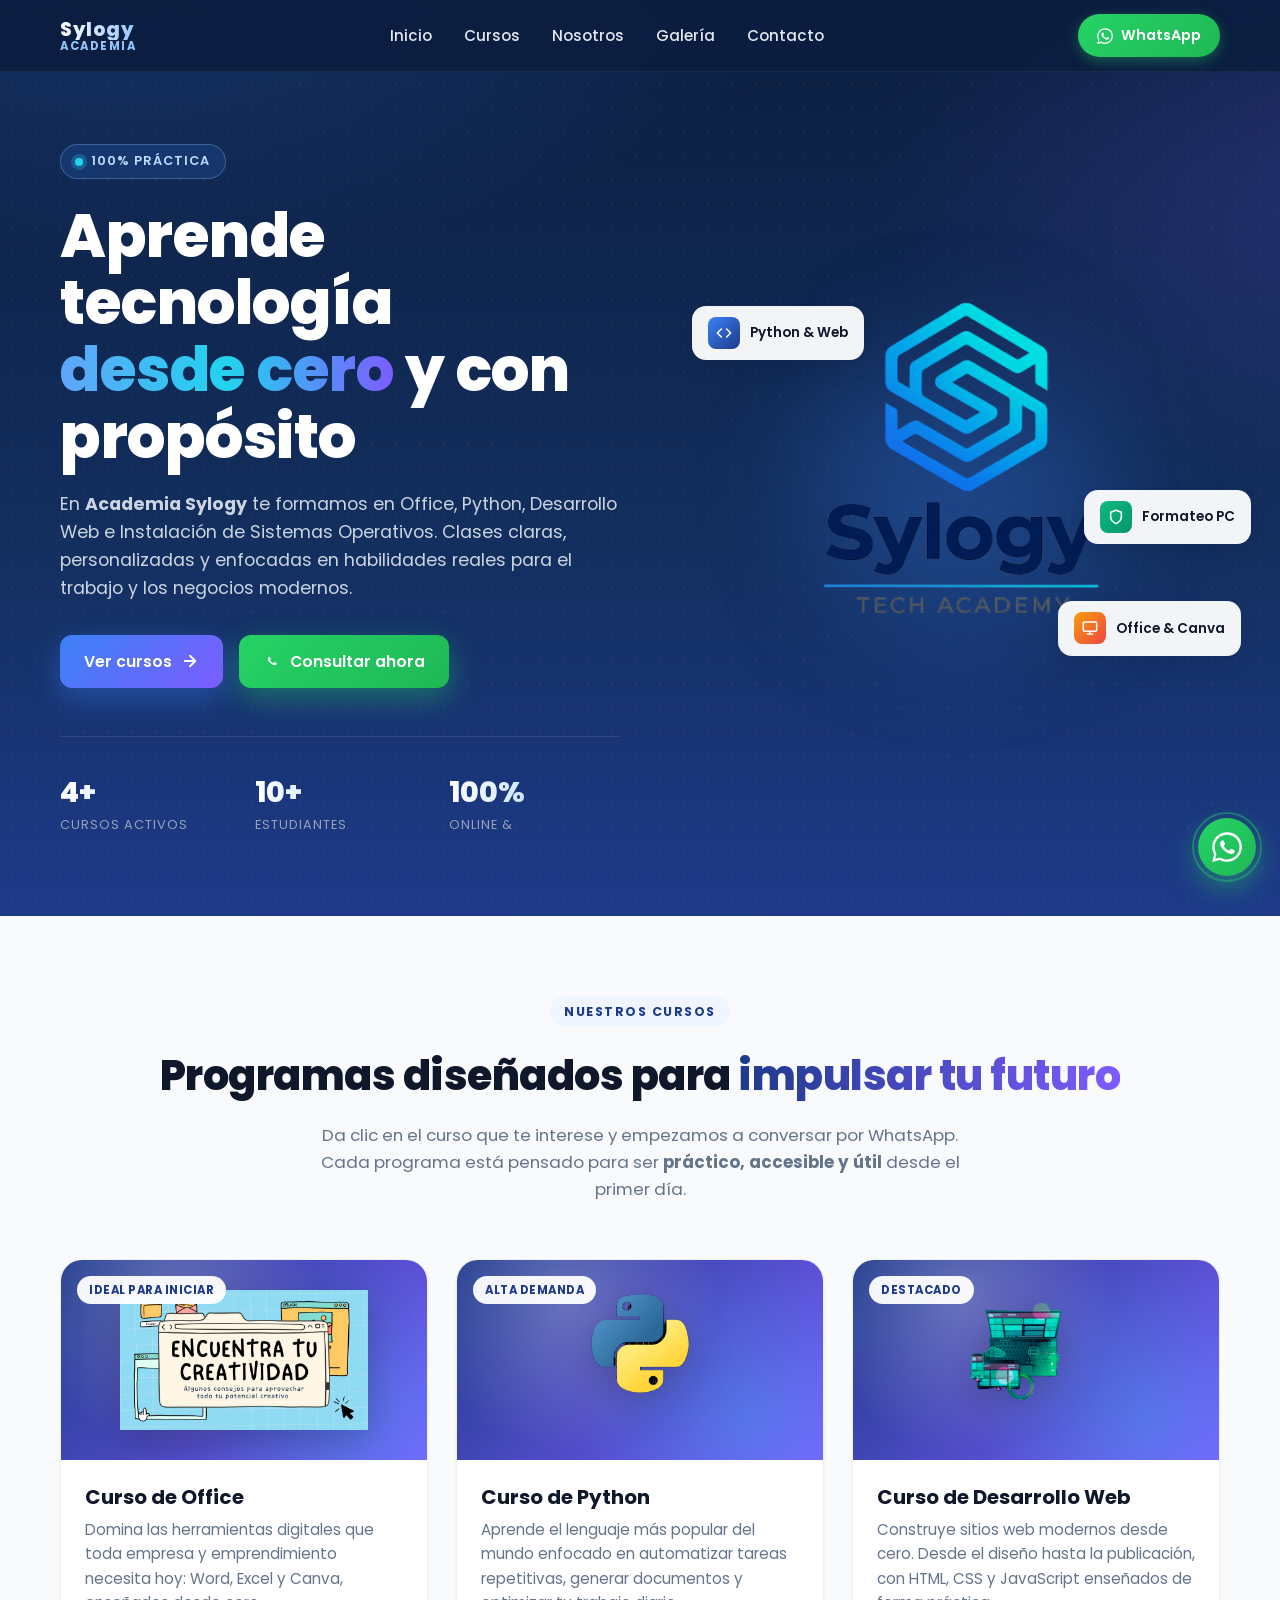
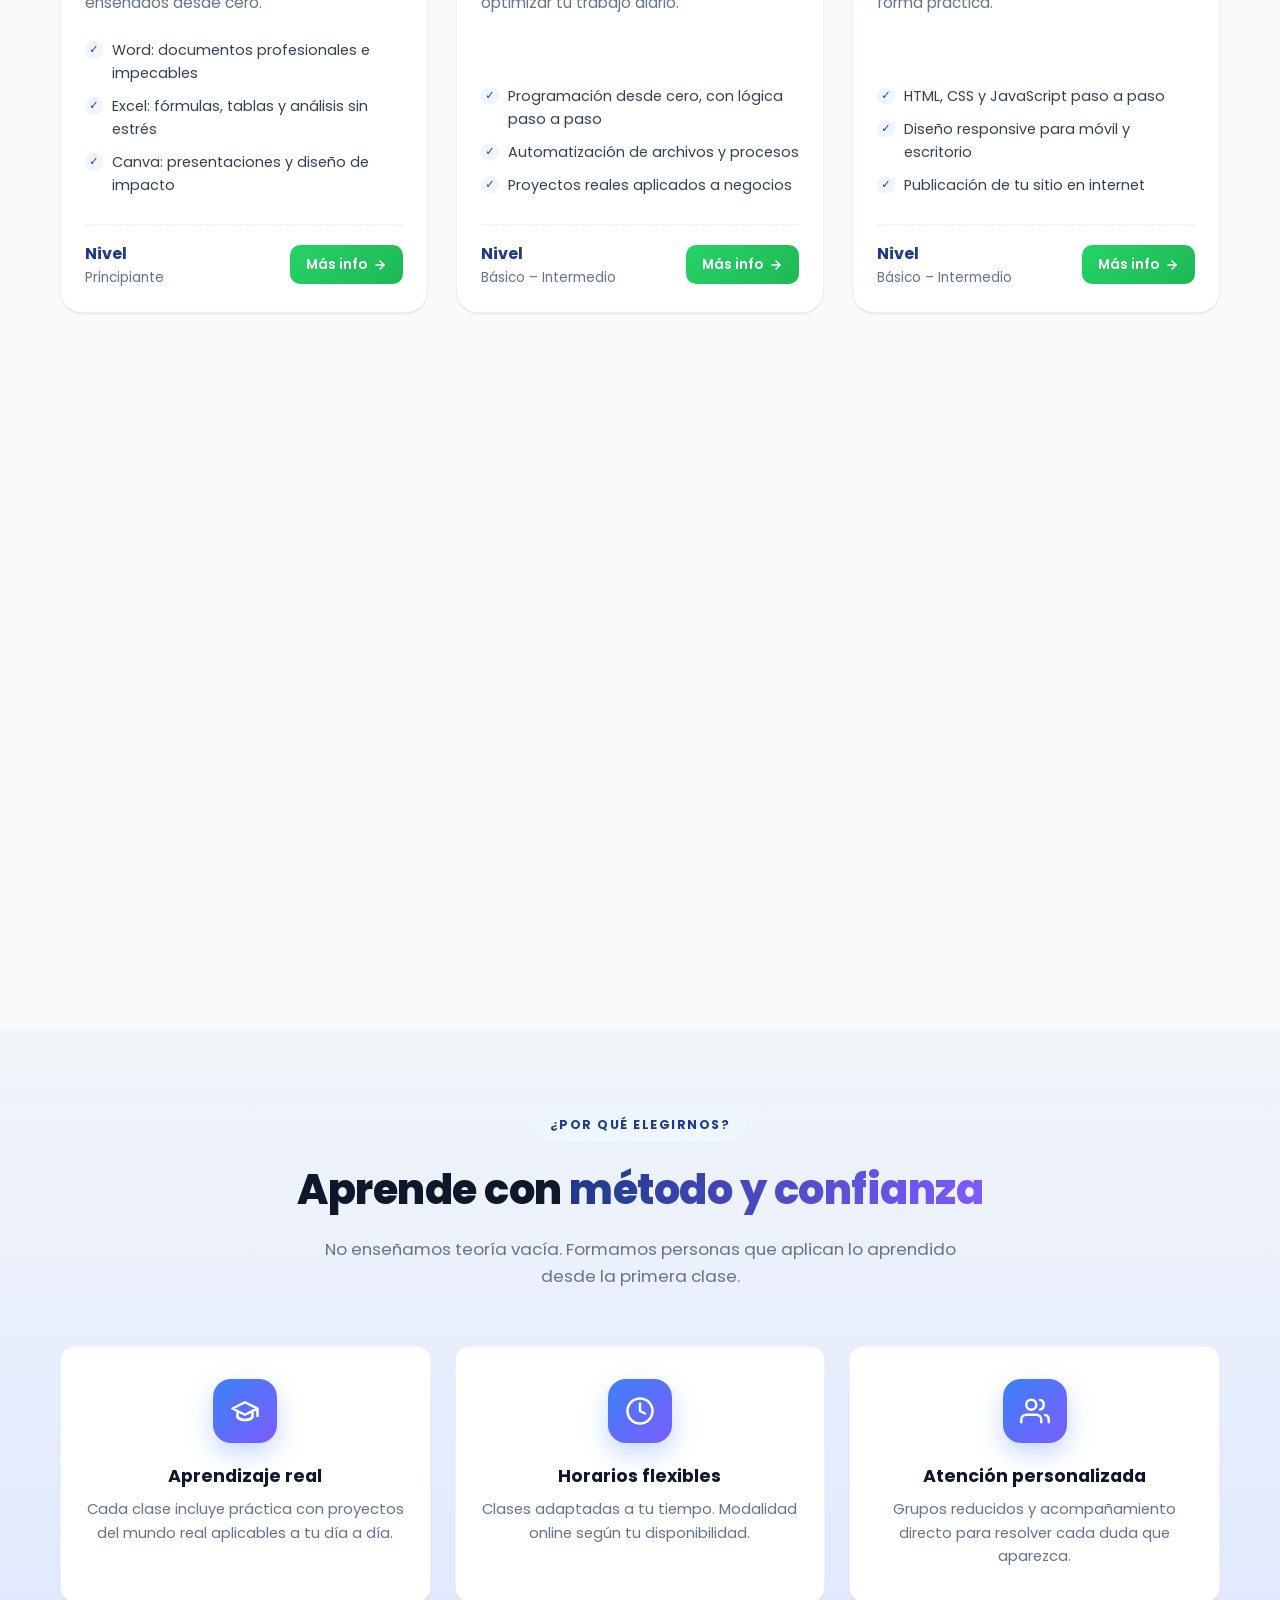
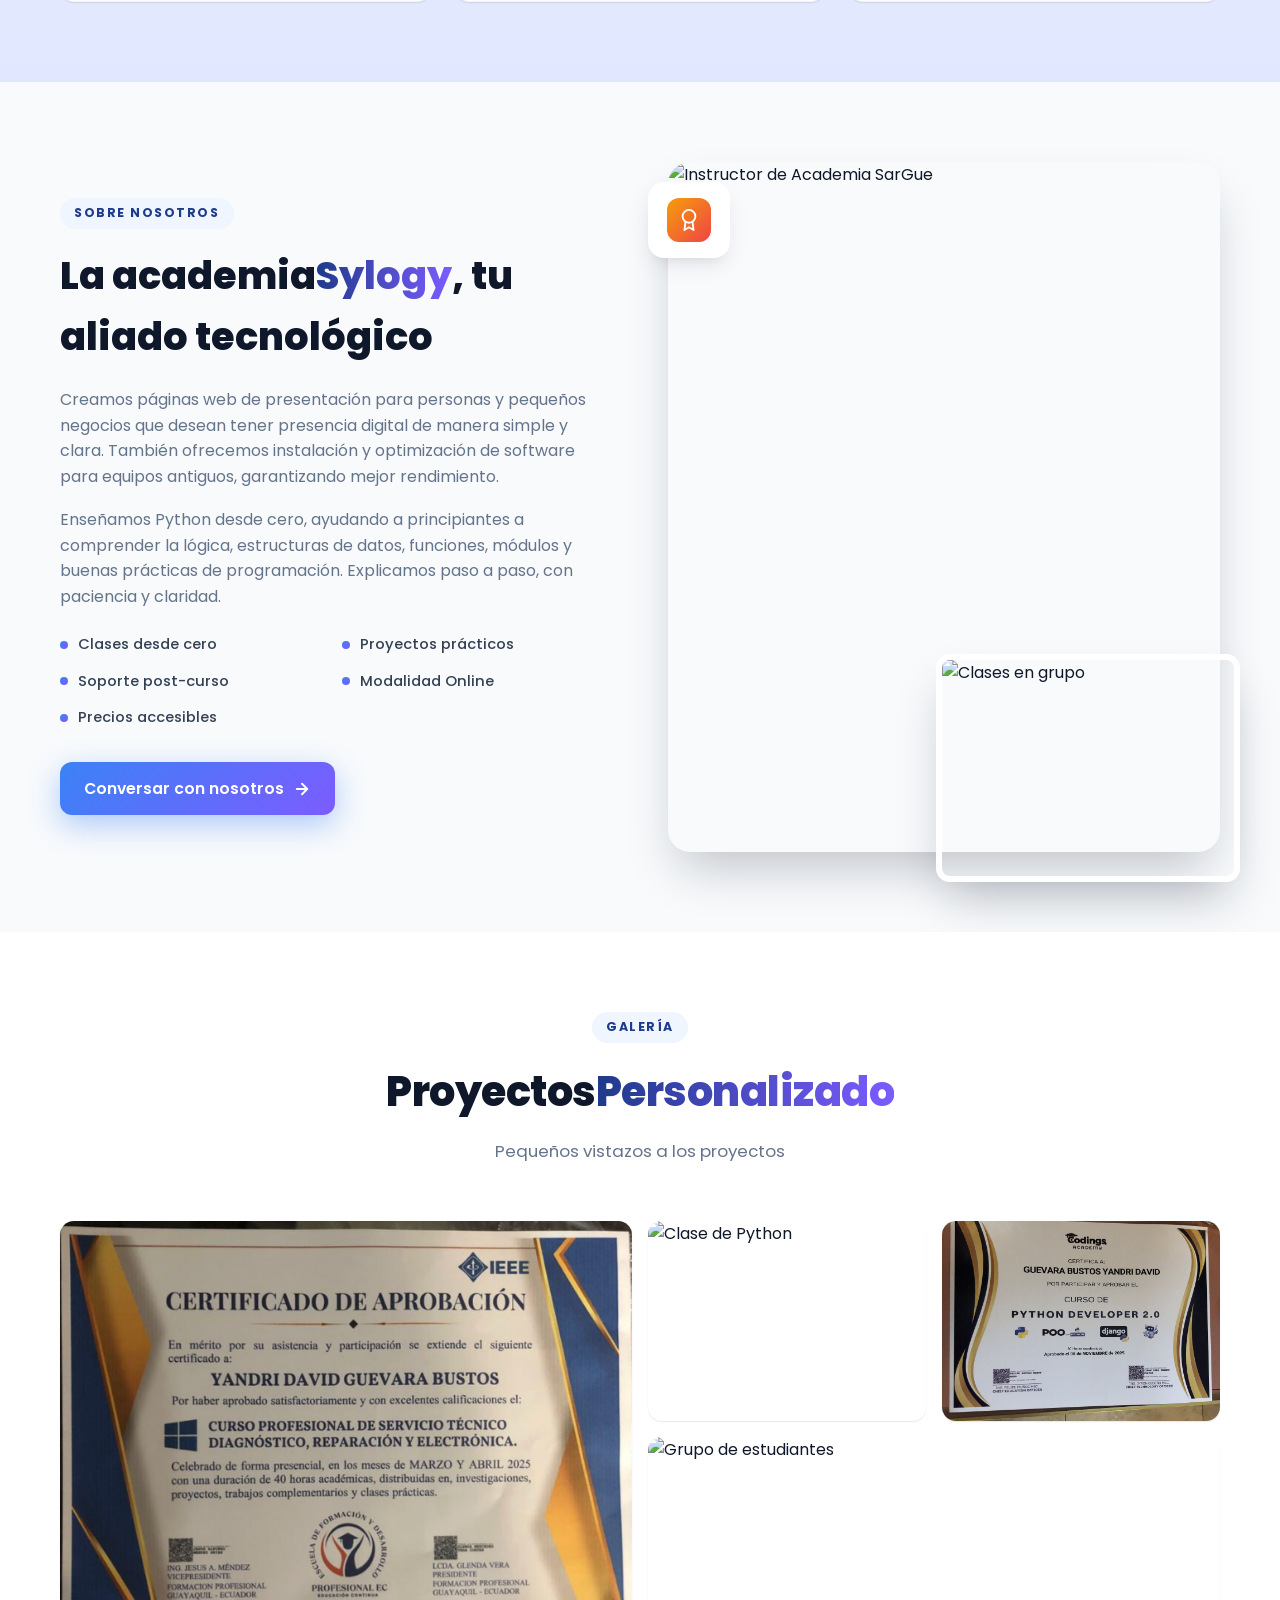
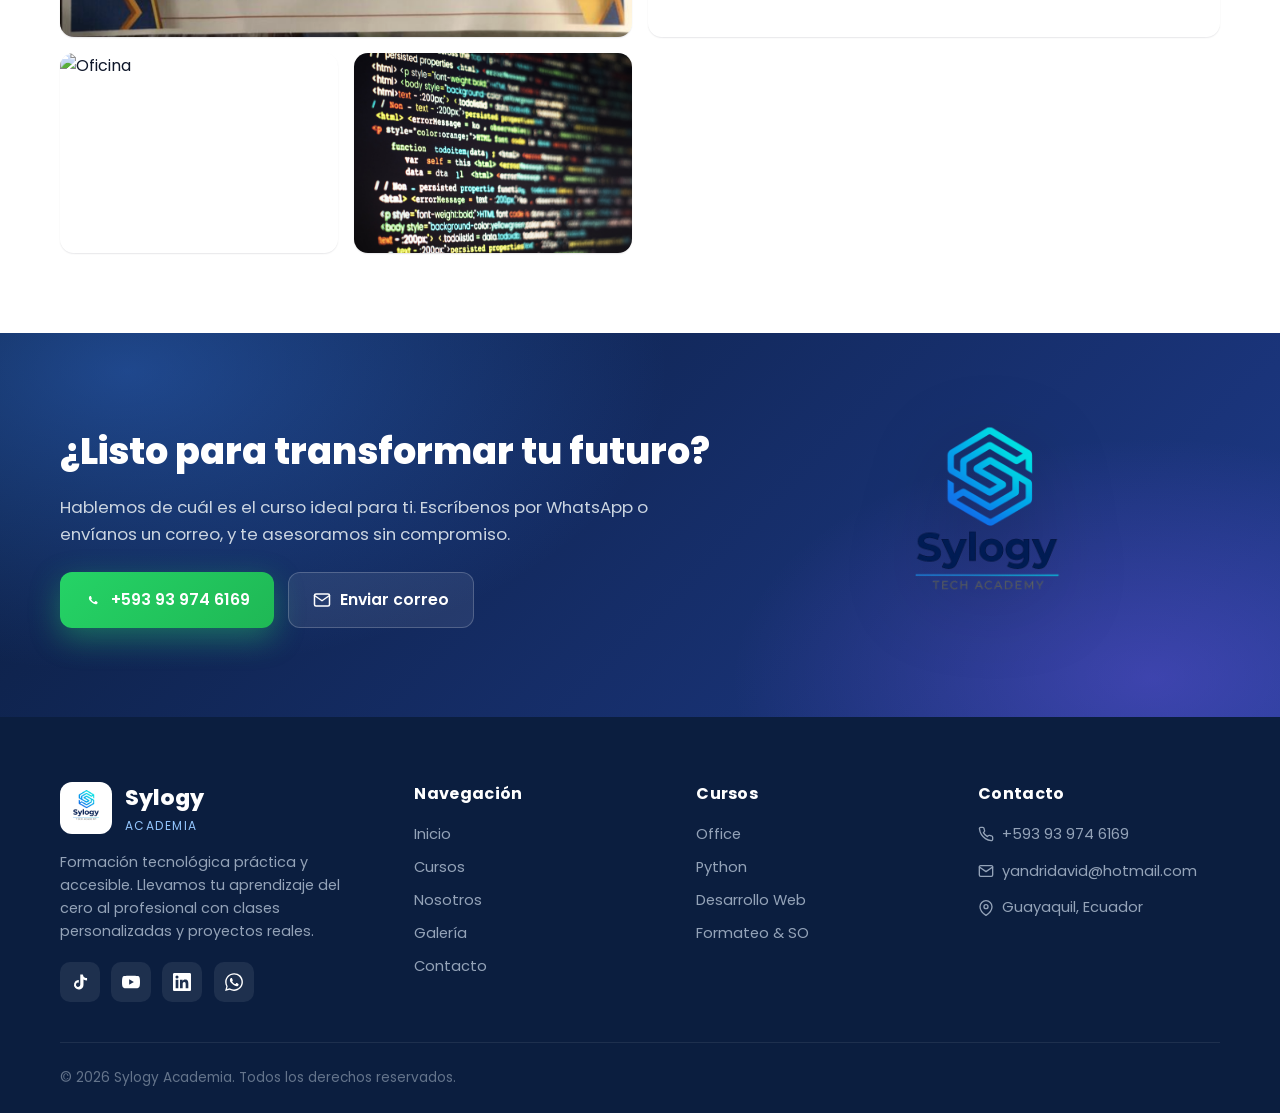
==== commit 95b0c06a: "Update index.html" ====
--- a/index.html
+++ b/index.html
@@ -500,7 +500,7 @@
           <div class="footer-brand">
             <img src="images/logob.png" alt="Sylogy" />
             <div>
-              <div class="name">SarGue</div>
+              <div class="name">Sylogy</div>
               <div class="tag">Academia</div>
             </div>
           </div>
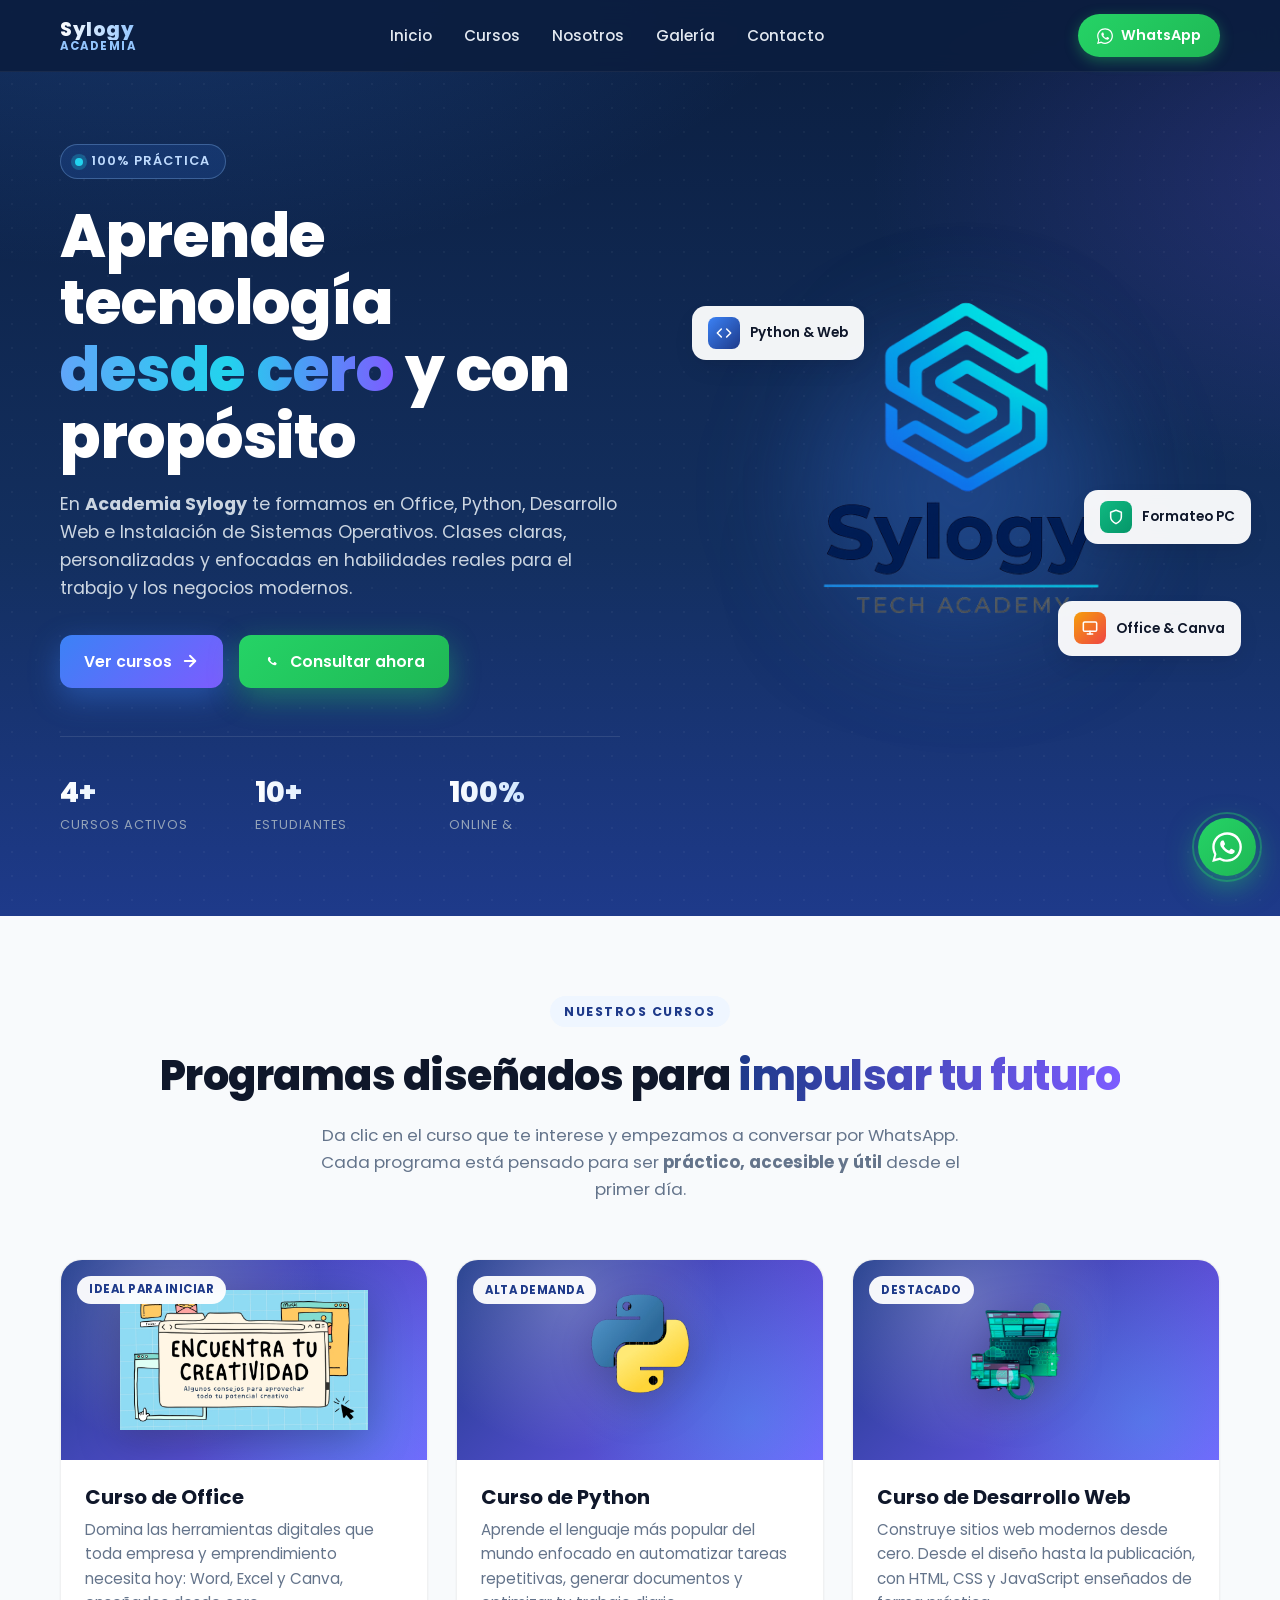
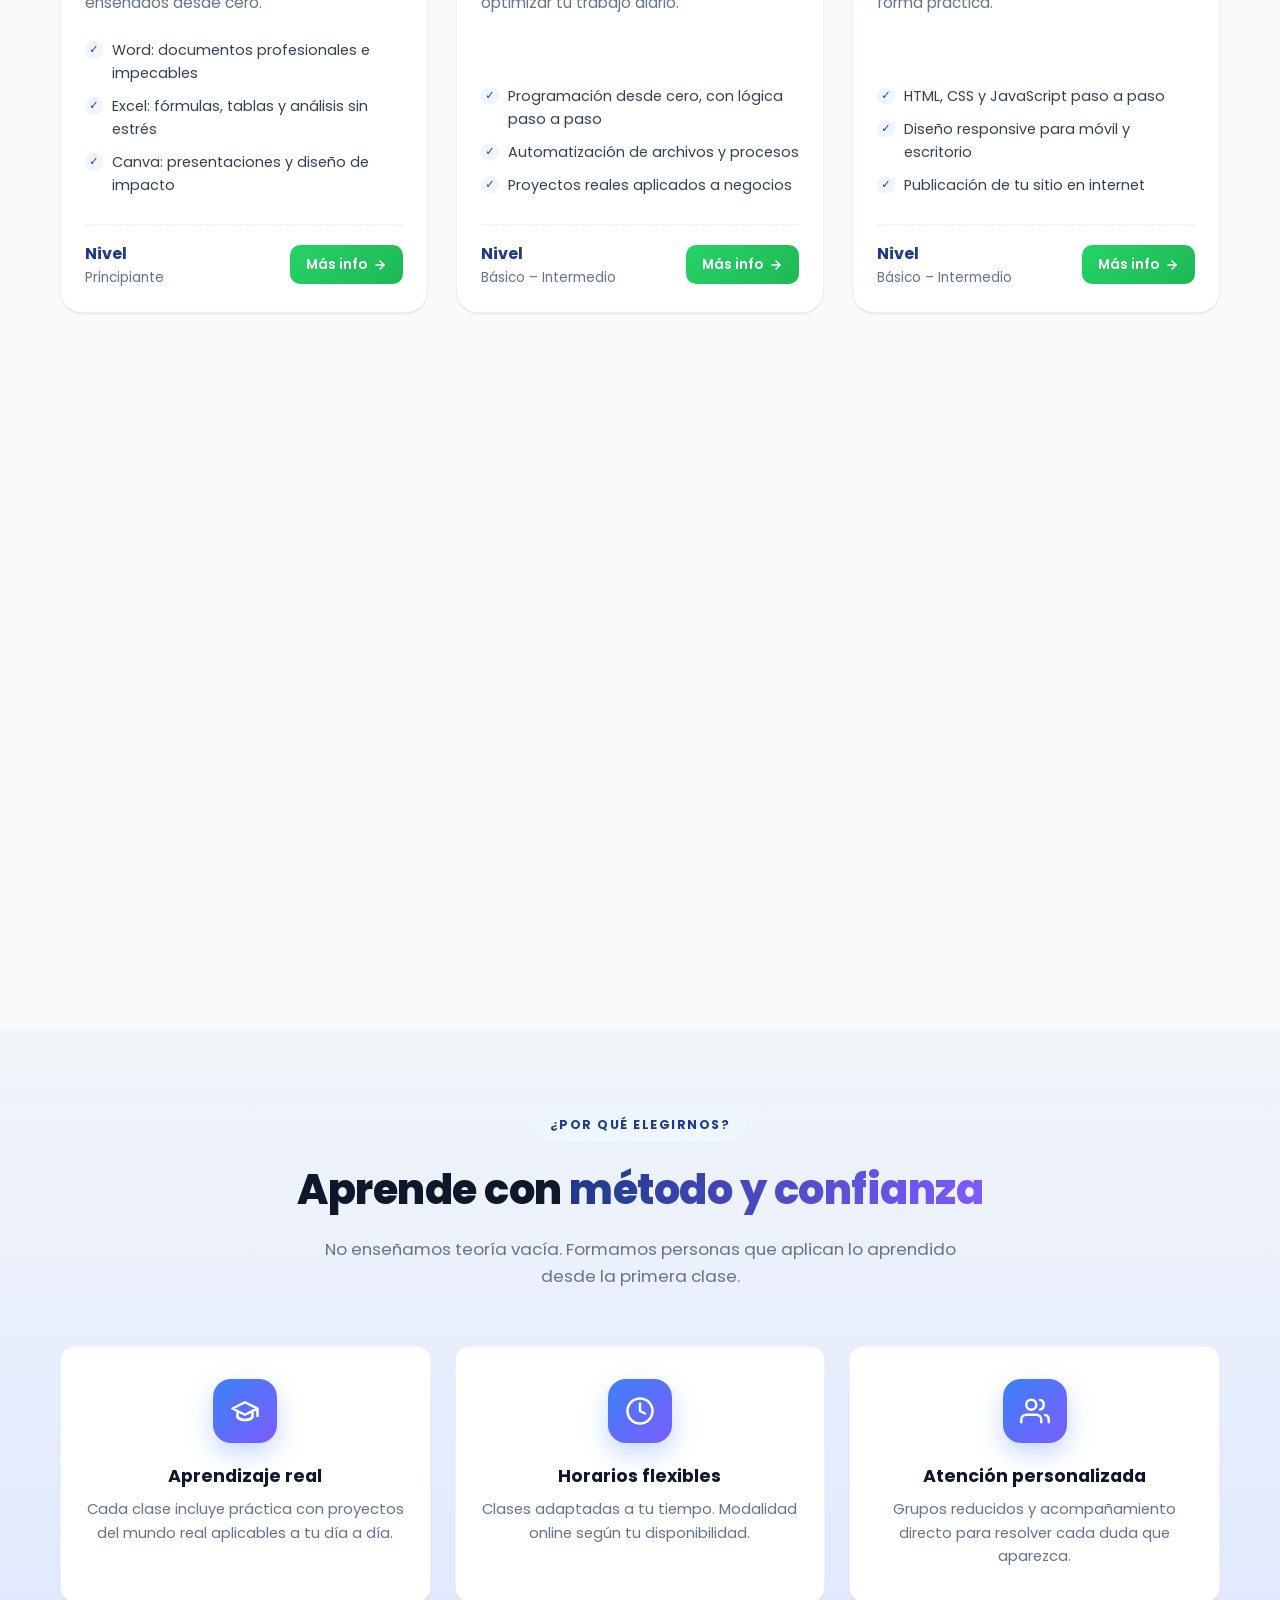
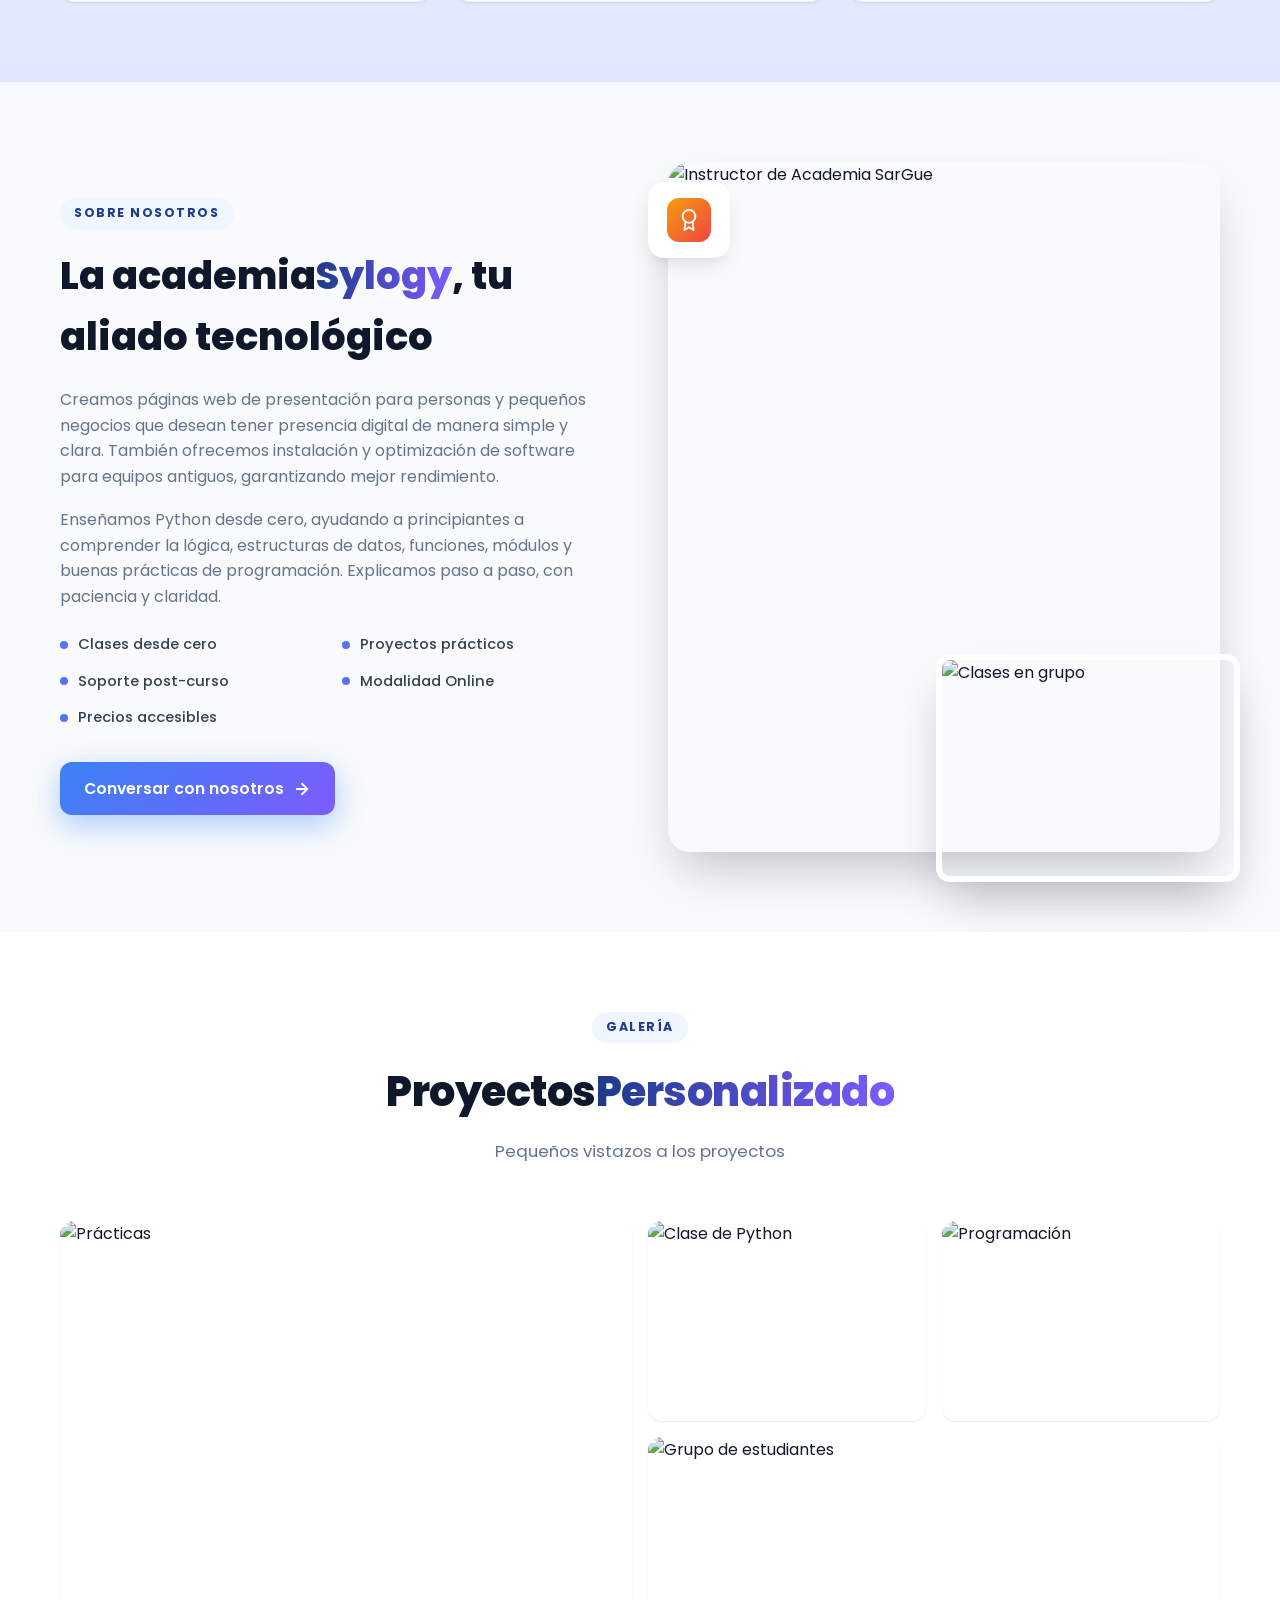
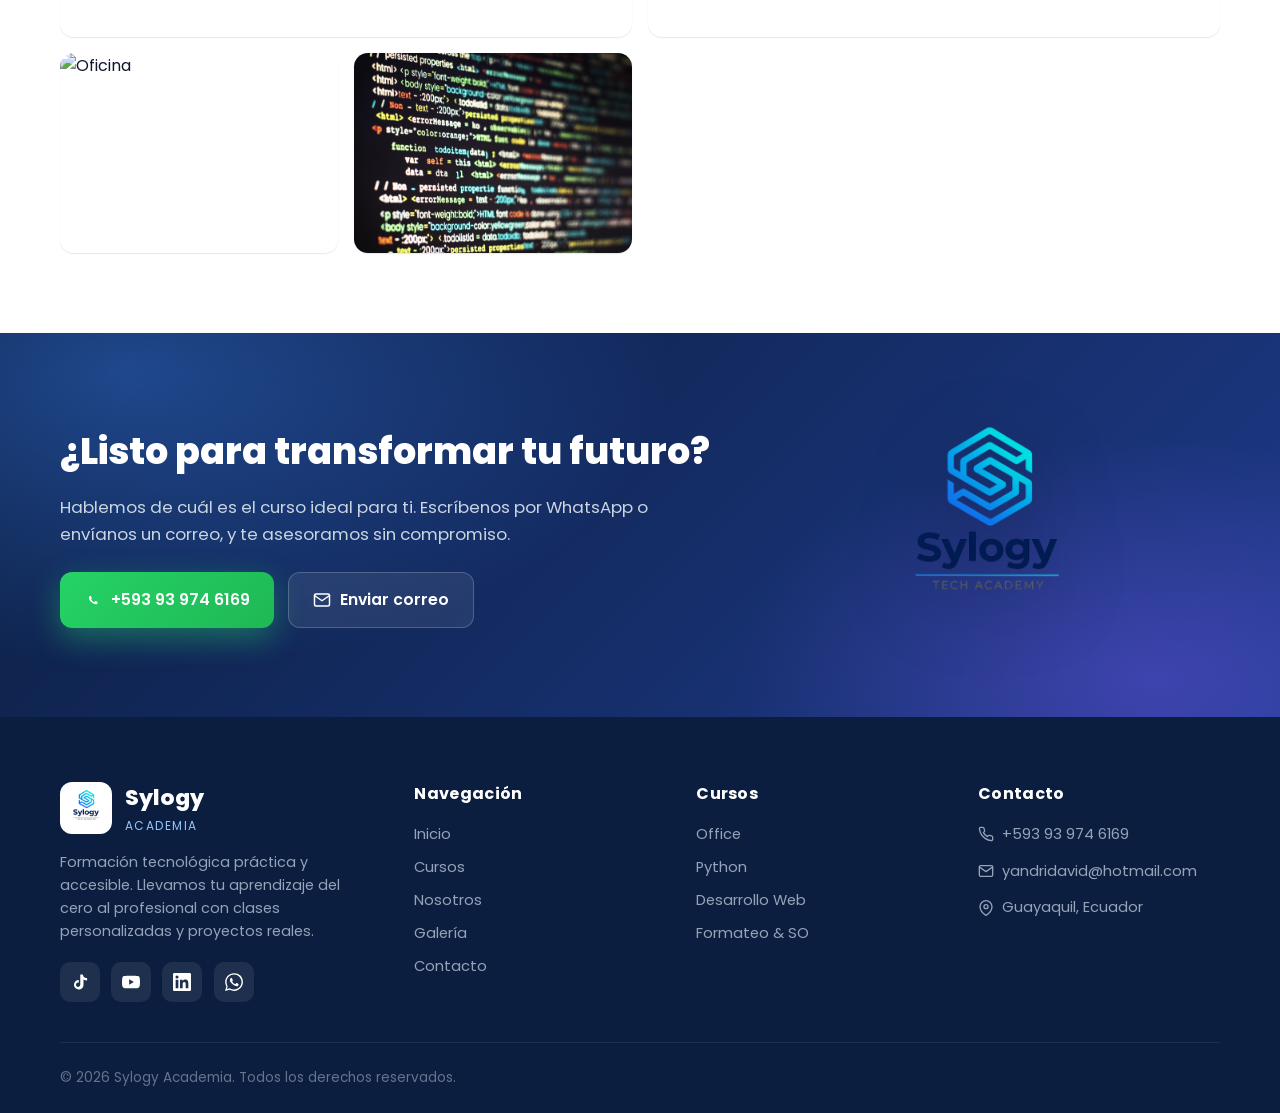
==== commit 229b8224: "Replace image sources with empty src attributes" ====
--- a/index.html
+++ b/index.html
@@ -429,7 +429,7 @@
 
       <div class="galeria-grid reveal">
         <div class="galeria-item">
-          <img src="images/galeria-practicas.png" alt="Prácticas">
+          <img src="images/" alt="Prácticas">
           <div class="cap">Desarrollo web</div>
         </div>
         <div class="galeria-item">
@@ -437,15 +437,15 @@
           <div class="cap">Programación Python</div>
         </div>
         <div class="galeria-item">
-          <img src="images/python.jpeg" alt="Programación">
+          <img src="images/" alt="Programación">
           <div class="cap">Office</div>
         </div>
         <div class="galeria-item">
-          <img src="images/galeria-grupo.jpeg" alt="Grupo de estudiantes">
+          <img src="images/" alt="Grupo de estudiantes">
           <div class="cap">Canvas</div>
         </div>
         <div class="galeria-item">
-          <img src="images/office.jpg" alt="Oficina">
+          <img src="images/" alt="Oficina">
           <div class="cap">Materiales</div>
         </div>
         <div class="galeria-item">
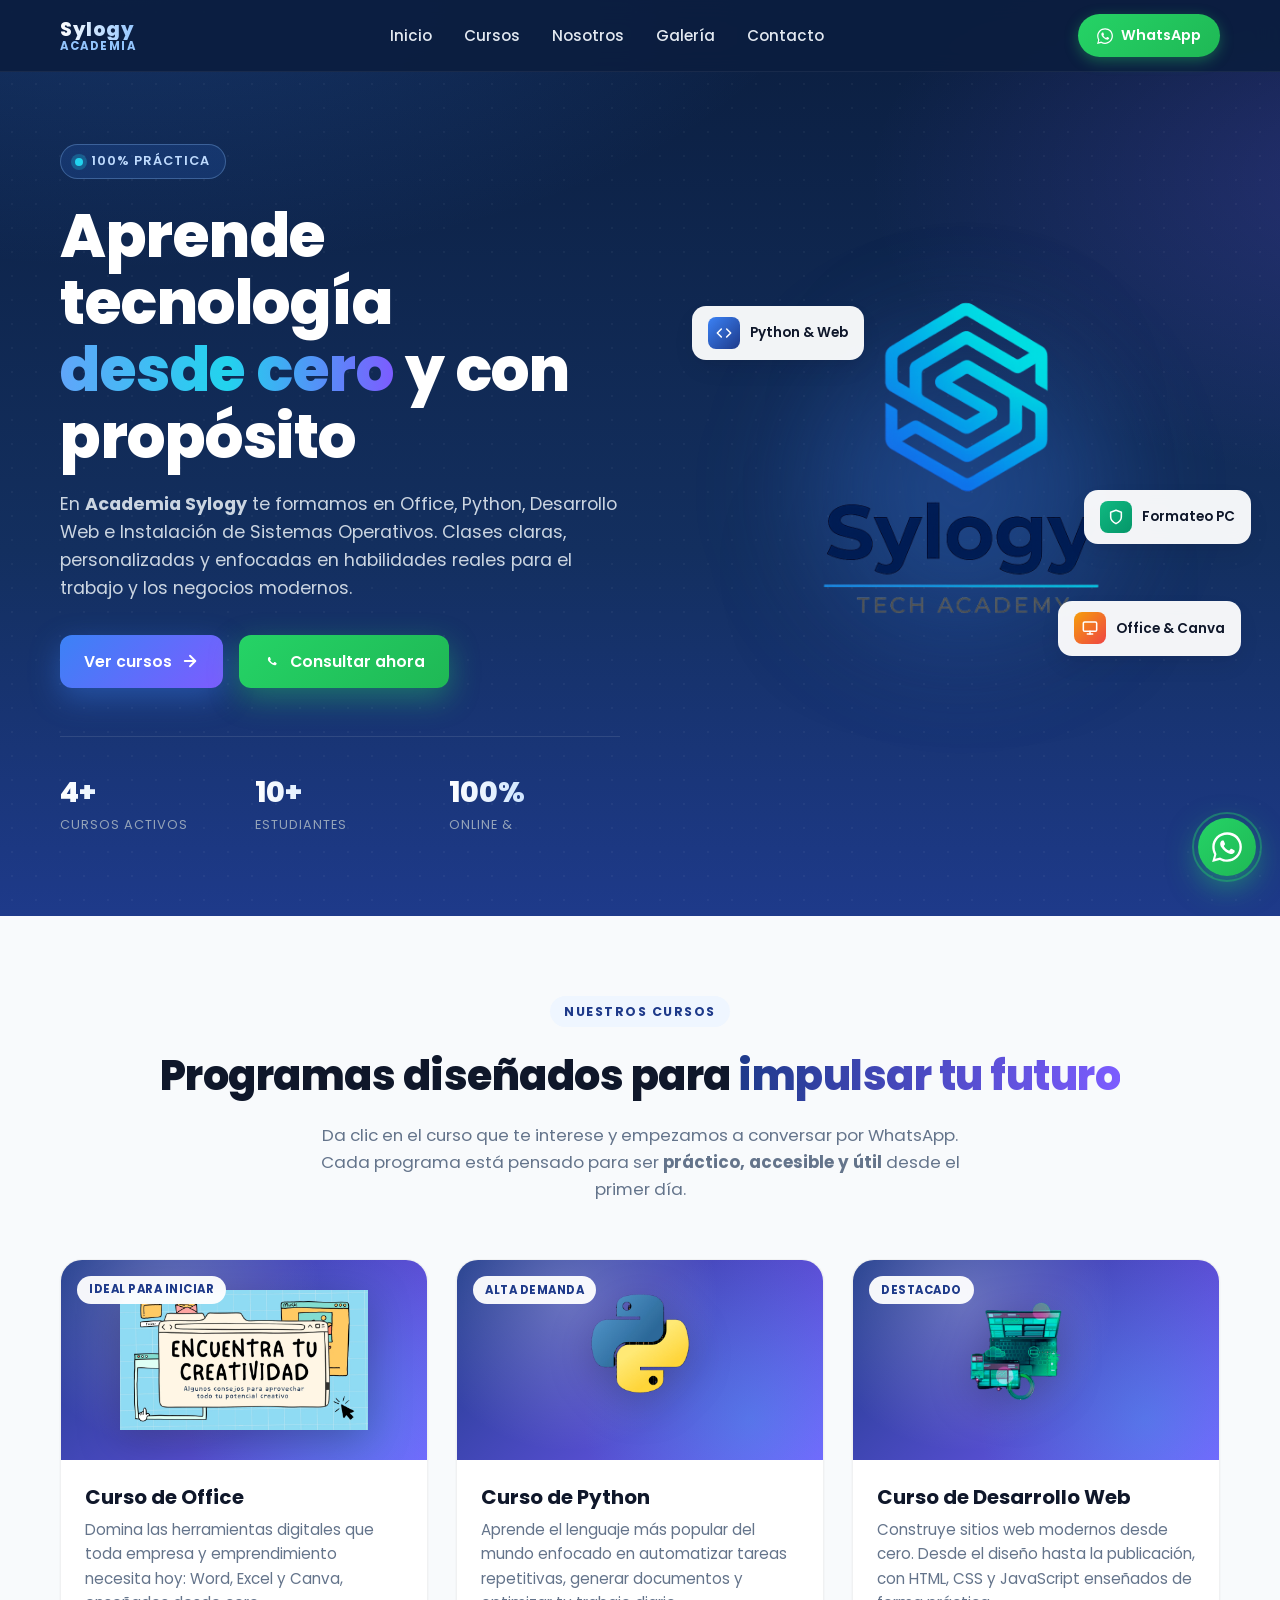
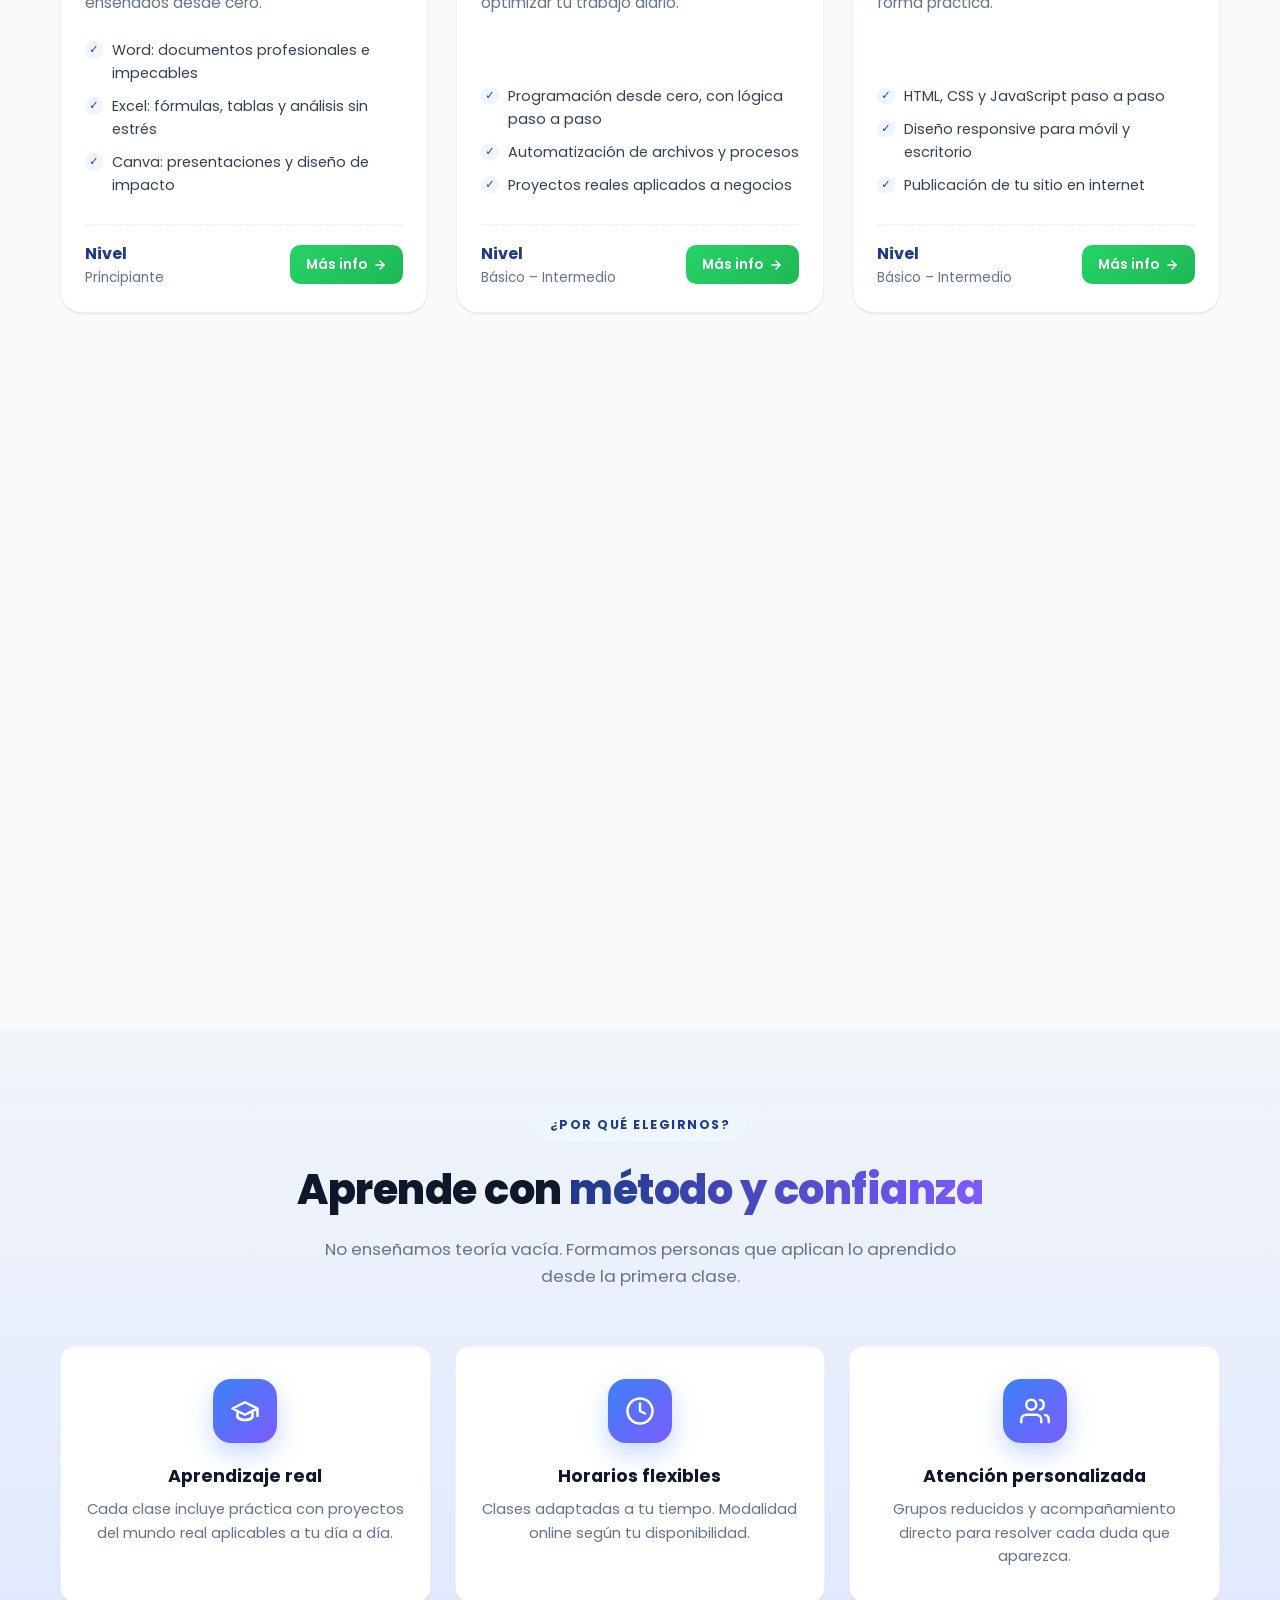
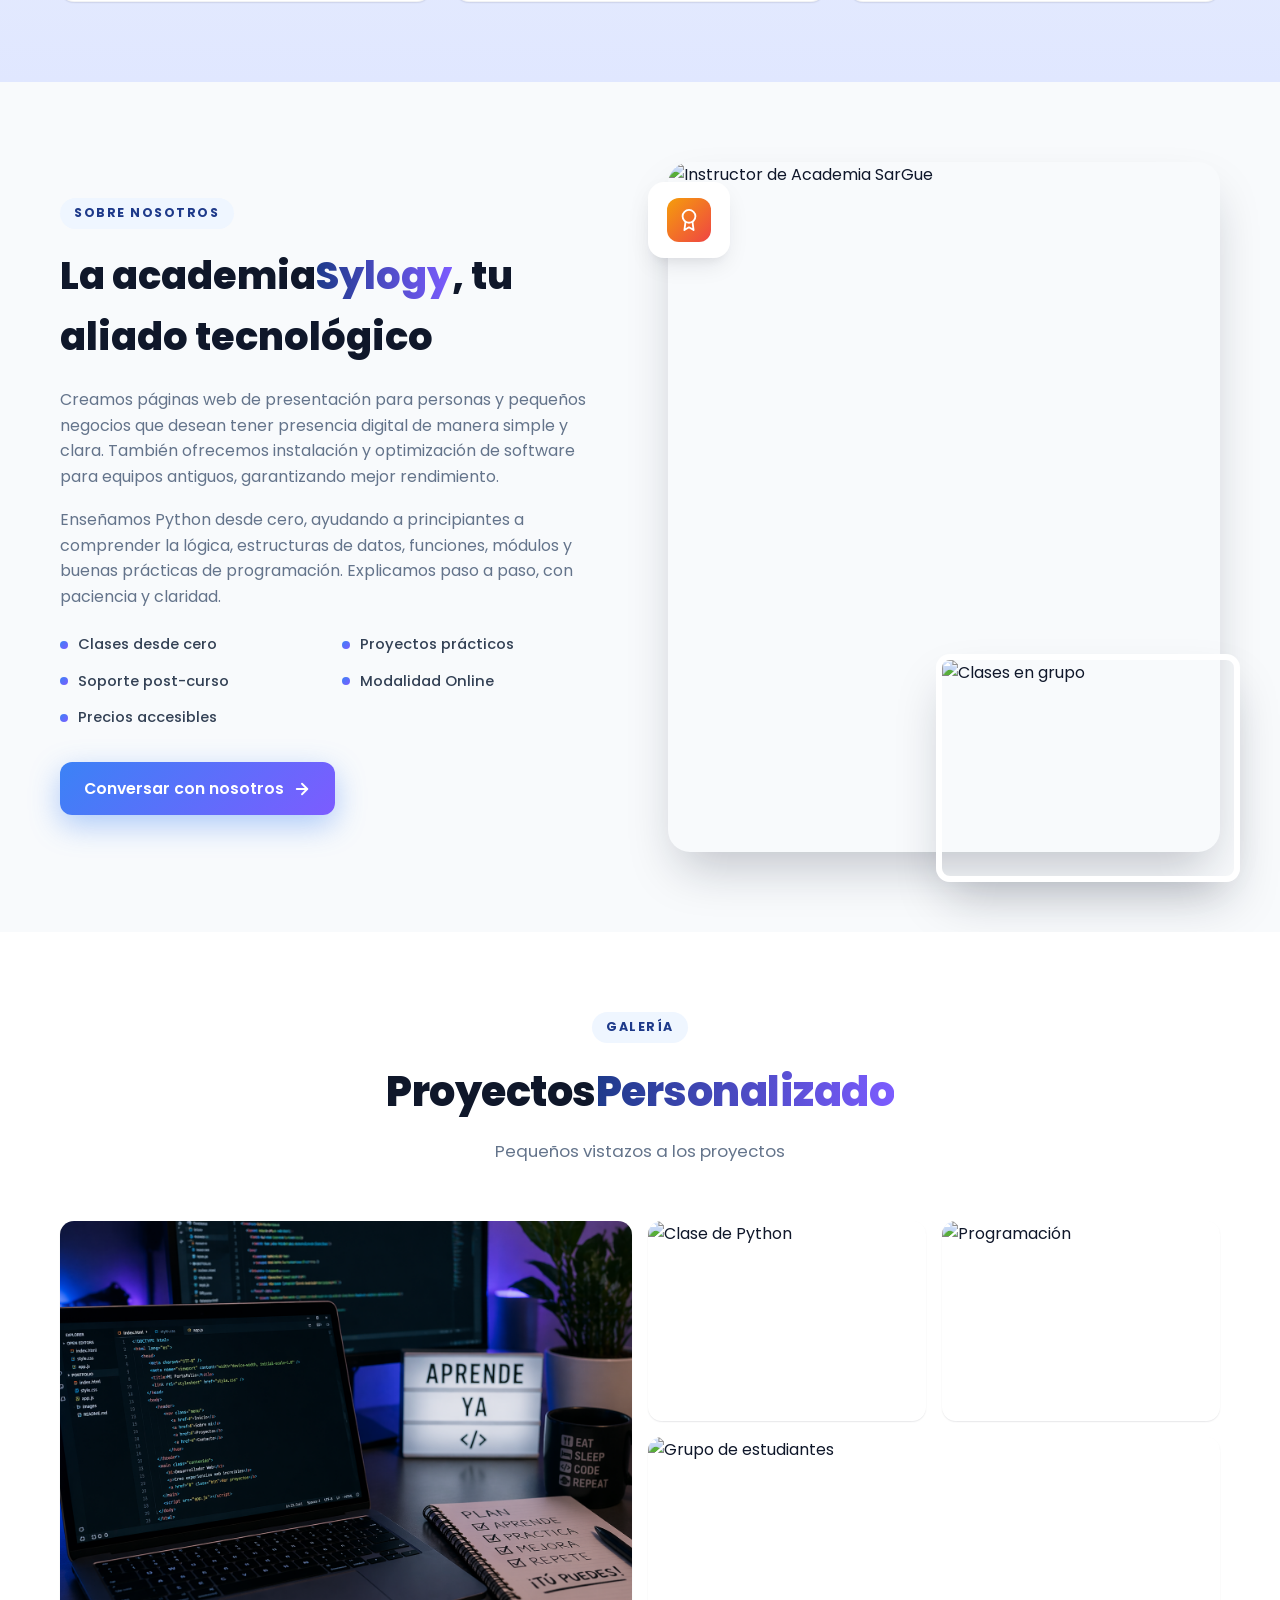
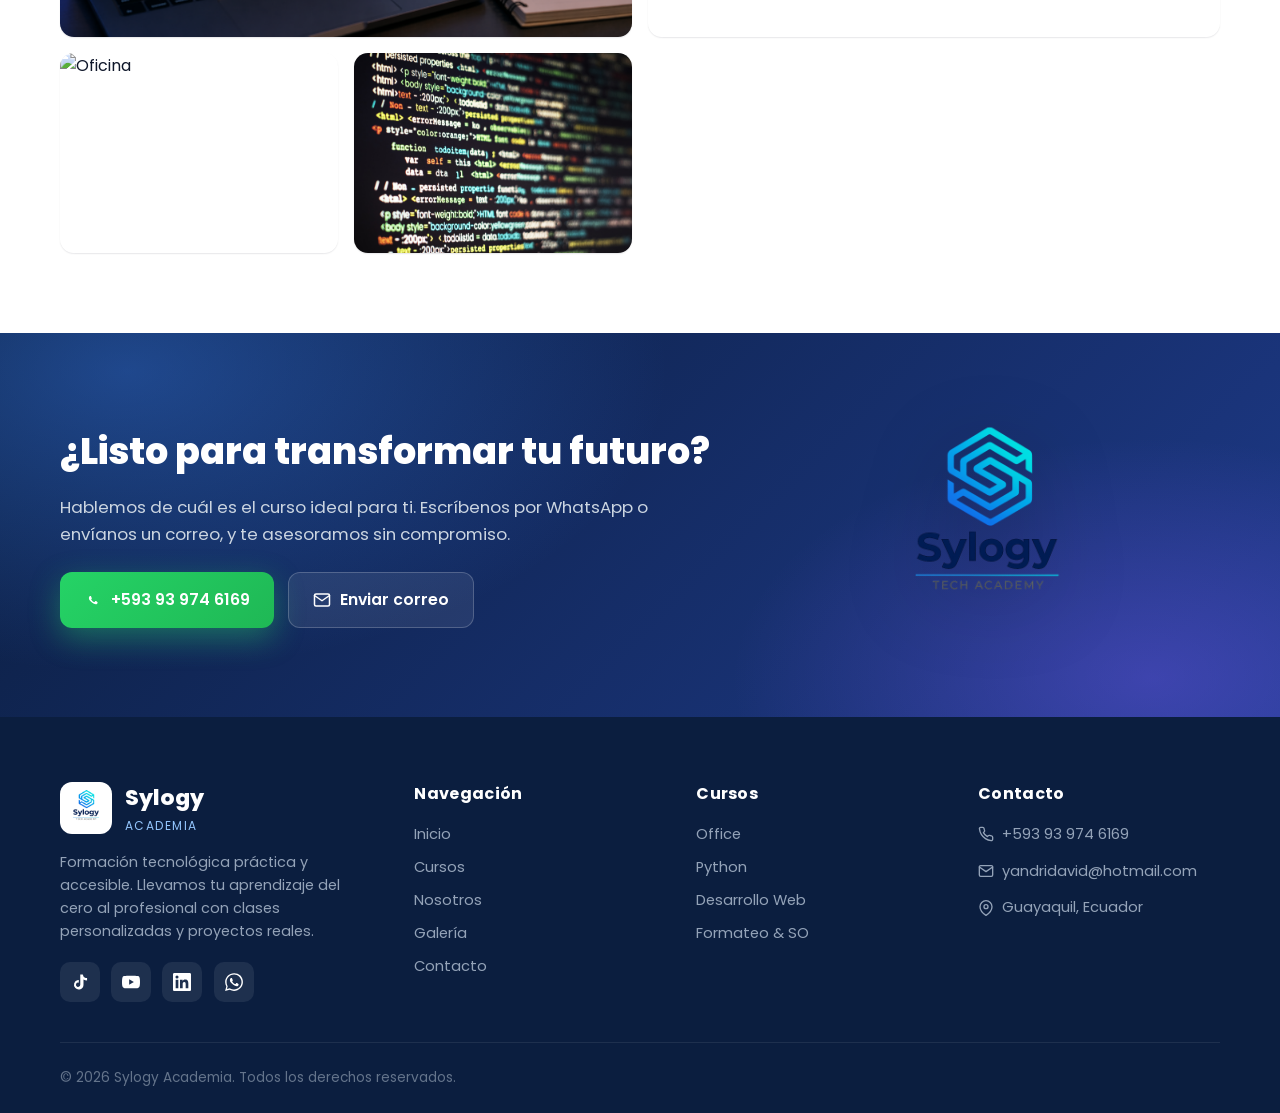
==== commit 5ae8df55: "Update image source for web development item" ====
--- a/index.html
+++ b/index.html
@@ -429,7 +429,7 @@
 
       <div class="galeria-grid reveal">
         <div class="galeria-item">
-          <img src="images/" alt="Prácticas">
+          <img src="images/dweb.png" alt="Prácticas">
           <div class="cap">Desarrollo web</div>
         </div>
         <div class="galeria-item">
